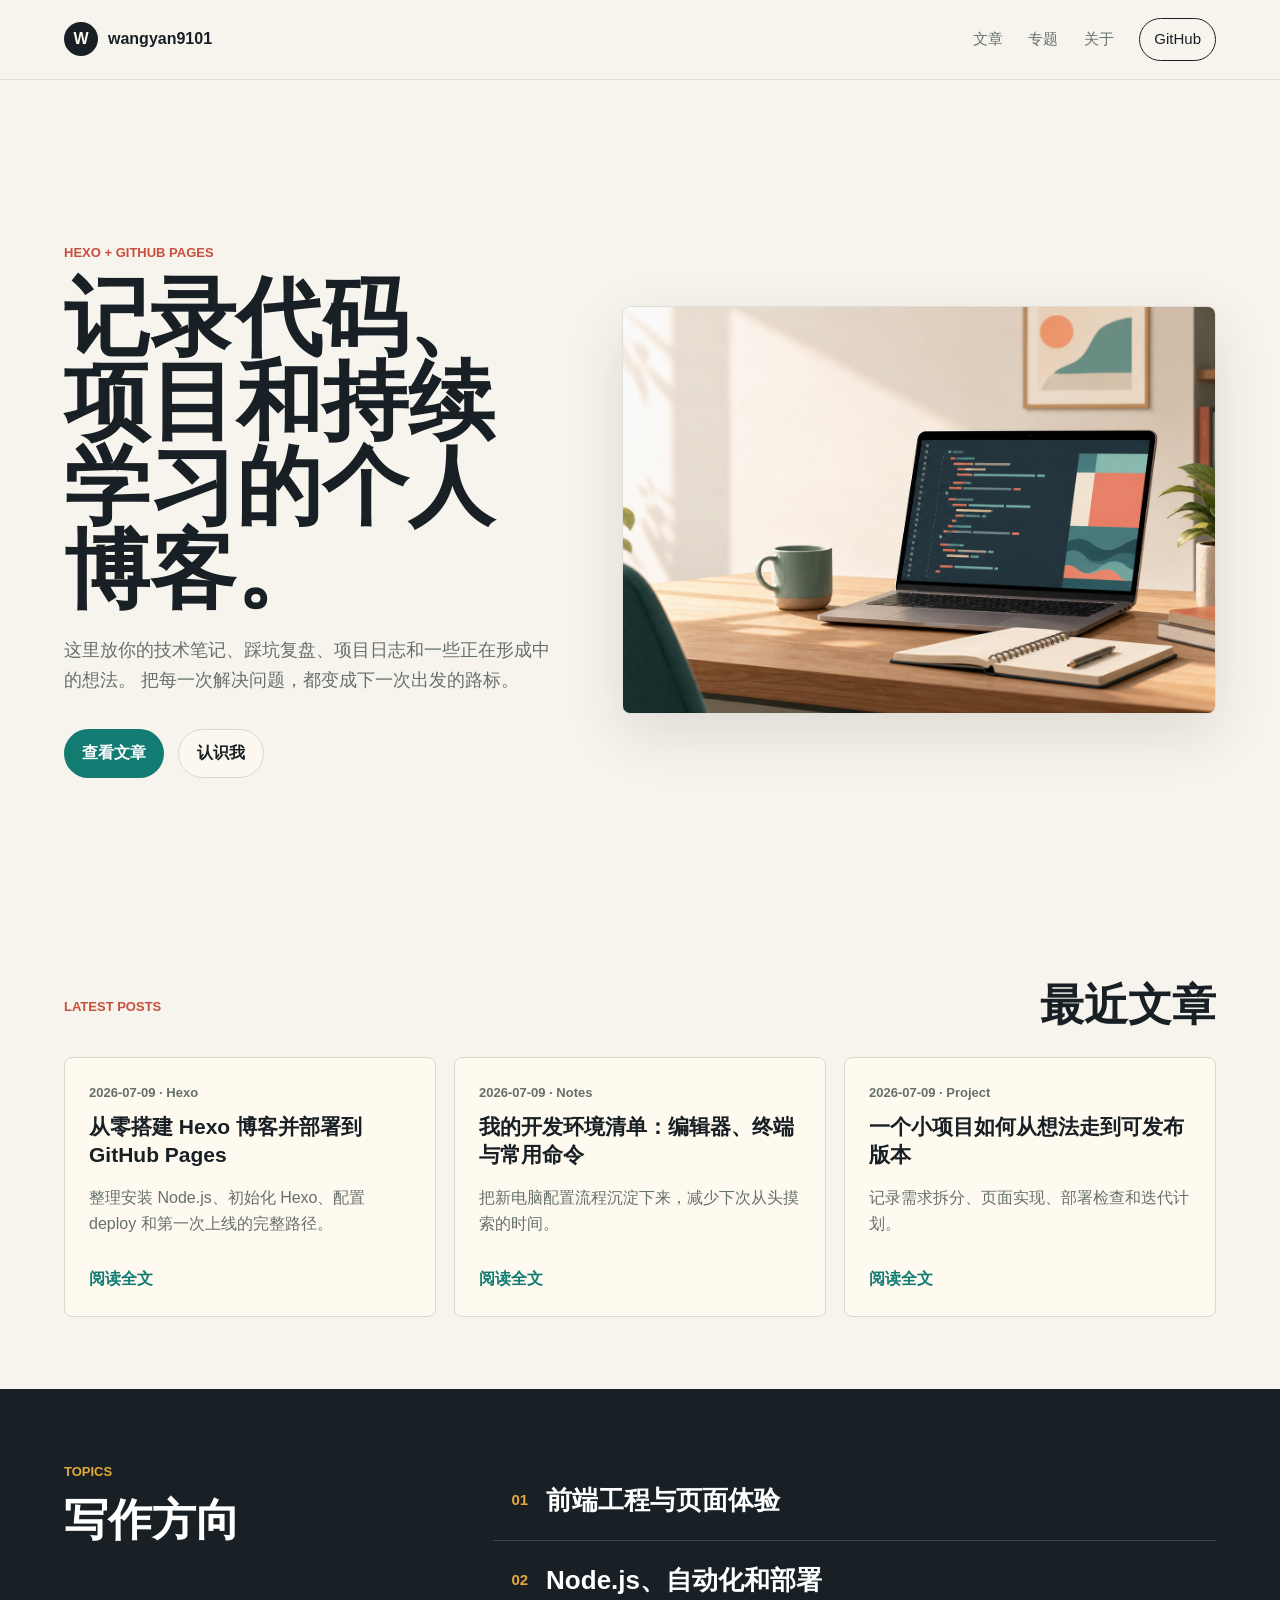
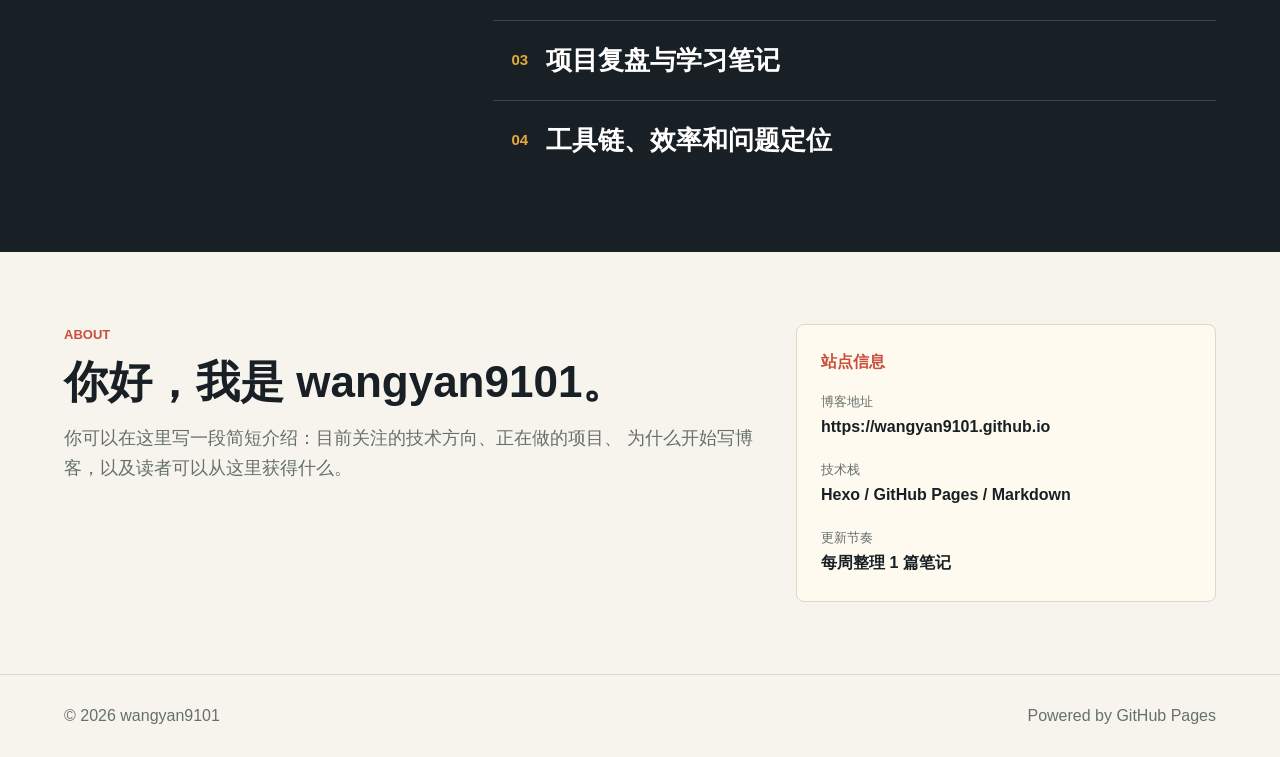
==== index.html @ 4f9e8845 "Publish Blog" ====
<!doctype html>
<html lang="zh-CN">
  <head>
    <meta charset="utf-8">
    <meta name="viewport" content="width=device-width, initial-scale=1">
    <title>wangyan9101 | 技术博客</title>
    <meta
      name="description"
      content="一个用于 GitHub Pages 的个人技术博客主页模板，适合 Hexo 博客、自我介绍和文章入口。"
    >
    <link rel="stylesheet" href="styles.css">
  </head>
  <body>
    <header class="site-header">
      <a class="brand" href="#top" aria-label="返回首页">
        <span class="brand-mark">W</span>
        <span>wangyan9101</span>
      </a>
      <nav class="nav" aria-label="主导航">
        <a href="#posts">文章</a>
        <a href="#topics">专题</a>
        <a href="#about">关于</a>
        <a class="nav-cta" href="https://github.com/wangyan9101" target="_blank" rel="noreferrer">GitHub</a>
      </nav>
    </header>

    <main id="top">
      <section class="hero">
        <div class="hero-copy">
          <p class="eyebrow">Hexo + GitHub Pages</p>
          <h1>记录代码、项目和持续学习的个人博客。</h1>
          <p class="hero-text">
            这里放你的技术笔记、踩坑复盘、项目日志和一些正在形成中的想法。
            把每一次解决问题，都变成下一次出发的路标。
          </p>
          <div class="hero-actions">
            <a class="button primary" href="#posts">查看文章</a>
            <a class="button secondary" href="#about">认识我</a>
          </div>
        </div>
        <div class="hero-media" aria-label="技术博客工作台插画">
          <img src="assets/hero-blog.png" alt="用于个人技术博客首页的代码写作工作台插画">
        </div>
      </section>

      <section class="section" id="posts" aria-labelledby="posts-title">
        <div class="section-heading">
          <p class="eyebrow">Latest Posts</p>
          <h2 id="posts-title">最近文章</h2>
        </div>

        <div class="post-grid">
          <article class="post-card">
            <p class="post-meta">2026-07-09 · Hexo</p>
            <h3>从零搭建 Hexo 博客并部署到 GitHub Pages</h3>
            <p>整理安装 Node.js、初始化 Hexo、配置 deploy 和第一次上线的完整路径。</p>
            <a href="#">阅读全文</a>
          </article>
          <article class="post-card">
            <p class="post-meta">2026-07-09 · Notes</p>
            <h3>我的开发环境清单：编辑器、终端与常用命令</h3>
            <p>把新电脑配置流程沉淀下来，减少下次从头摸索的时间。</p>
            <a href="#">阅读全文</a>
          </article>
          <article class="post-card">
            <p class="post-meta">2026-07-09 · Project</p>
            <h3>一个小项目如何从想法走到可发布版本</h3>
            <p>记录需求拆分、页面实现、部署检查和迭代计划。</p>
            <a href="#">阅读全文</a>
          </article>
        </div>
      </section>

      <section class="topics" id="topics" aria-labelledby="topics-title">
        <div>
          <p class="eyebrow">Topics</p>
          <h2 id="topics-title">写作方向</h2>
        </div>
        <ul class="topic-list">
          <li><span>01</span>前端工程与页面体验</li>
          <li><span>02</span>Node.js、自动化和部署</li>
          <li><span>03</span>项目复盘与学习笔记</li>
          <li><span>04</span>工具链、效率和问题定位</li>
        </ul>
      </section>

      <section class="about" id="about" aria-labelledby="about-title">
        <div class="about-copy">
          <p class="eyebrow">About</p>
          <h2 id="about-title">你好，我是 wangyan9101。</h2>
          <p>
            你可以在这里写一段简短介绍：目前关注的技术方向、正在做的项目、
            为什么开始写博客，以及读者可以从这里获得什么。
          </p>
        </div>
        <div class="profile-panel">
          <p class="profile-label">站点信息</p>
          <dl>
            <div>
              <dt>博客地址</dt>
              <dd>https://wangyan9101.github.io</dd>
            </div>
            <div>
              <dt>技术栈</dt>
              <dd>Hexo / GitHub Pages / Markdown</dd>
            </div>
            <div>
              <dt>更新节奏</dt>
              <dd>每周整理 1 篇笔记</dd>
            </div>
          </dl>
        </div>
      </section>
    </main>

    <footer class="site-footer">
      <span>© 2026 wangyan9101</span>
      <span>Powered by GitHub Pages</span>
    </footer>
  </body>
</html>
---- styles.css ----
:root {
  --bg: #f7f4ee;
  --ink: #182025;
  --muted: #66706b;
  --line: #ded7cb;
  --paper: #fffaf0;
  --green: #137c72;
  --coral: #c94f3d;
  --yellow: #e5a93a;
  --shadow: 0 20px 60px rgba(42, 36, 28, 0.12);
}

* {
  box-sizing: border-box;
}

html {
  scroll-behavior: smooth;
}

body {
  margin: 0;
  background: var(--bg);
  color: var(--ink);
  font-family:
    Inter, "PingFang SC", "Microsoft YaHei", "Noto Sans CJK SC", Arial,
    sans-serif;
  line-height: 1.65;
}

a {
  color: inherit;
  text-decoration: none;
}

.site-header {
  position: sticky;
  top: 0;
  z-index: 10;
  display: flex;
  align-items: center;
  justify-content: space-between;
  gap: 24px;
  padding: 18px clamp(20px, 5vw, 72px);
  border-bottom: 1px solid rgba(222, 215, 203, 0.76);
  background: rgba(247, 244, 238, 0.88);
  backdrop-filter: blur(16px);
}

.brand {
  display: inline-flex;
  align-items: center;
  gap: 10px;
  font-weight: 800;
}

.brand-mark {
  display: grid;
  width: 34px;
  height: 34px;
  place-items: center;
  border-radius: 50%;
  background: var(--ink);
  color: var(--paper);
}

.nav {
  display: flex;
  align-items: center;
  gap: clamp(12px, 2vw, 28px);
  color: var(--muted);
  font-size: 15px;
}

.nav a:hover {
  color: var(--ink);
}

.nav-cta {
  padding: 8px 14px;
  border: 1px solid var(--ink);
  border-radius: 999px;
  color: var(--ink);
}

.hero {
  display: grid;
  grid-template-columns: minmax(0, 0.9fr) minmax(320px, 1.1fr);
  align-items: center;
  gap: clamp(28px, 6vw, 72px);
  min-height: calc(100vh - 72px);
  padding: clamp(36px, 7vw, 88px) clamp(20px, 5vw, 72px) 56px;
}

.hero-copy {
  max-width: 650px;
}

.eyebrow {
  margin: 0 0 12px;
  color: var(--coral);
  font-size: 13px;
  font-weight: 800;
  letter-spacing: 0;
  text-transform: uppercase;
}

h1,
h2,
h3,
p {
  overflow-wrap: anywhere;
}

h1 {
  margin: 0;
  max-width: 11ch;
  font-size: clamp(44px, 7vw, 86px);
  line-height: 0.98;
  letter-spacing: 0;
}

h2 {
  margin: 0;
  font-size: clamp(28px, 4vw, 44px);
  line-height: 1.12;
  letter-spacing: 0;
}

h3 {
  margin: 10px 0 10px;
  font-size: 21px;
  line-height: 1.32;
  letter-spacing: 0;
}

.hero-text {
  max-width: 560px;
  margin: 24px 0 0;
  color: var(--muted);
  font-size: 18px;
}

.hero-actions {
  display: flex;
  flex-wrap: wrap;
  gap: 14px;
  margin-top: 34px;
}

.button {
  display: inline-flex;
  min-height: 46px;
  align-items: center;
  justify-content: center;
  padding: 10px 18px;
  border-radius: 999px;
  font-weight: 800;
}

.button.primary {
  background: var(--green);
  color: white;
}

.button.secondary {
  border: 1px solid var(--line);
  background: rgba(255, 250, 240, 0.64);
}

.hero-media {
  position: relative;
  min-height: 360px;
}

.hero-media img {
  display: block;
  width: 100%;
  aspect-ratio: 16 / 11;
  object-fit: cover;
  border: 1px solid rgba(24, 32, 37, 0.1);
  border-radius: 8px;
  box-shadow: var(--shadow);
}

.section,
.topics,
.about {
  padding: 72px clamp(20px, 5vw, 72px);
}

.section-heading {
  display: flex;
  align-items: end;
  justify-content: space-between;
  gap: 24px;
  margin-bottom: 28px;
}

.post-grid {
  display: grid;
  grid-template-columns: repeat(3, minmax(0, 1fr));
  gap: 18px;
}

.post-card {
  min-height: 250px;
  padding: 24px;
  border: 1px solid var(--line);
  border-radius: 8px;
  background: var(--paper);
}

.post-card p {
  color: var(--muted);
}

.post-card a {
  display: inline-flex;
  margin-top: 12px;
  color: var(--green);
  font-weight: 800;
}

.post-meta {
  margin: 0;
  color: var(--coral);
  font-size: 13px;
  font-weight: 800;
}

.topics {
  display: grid;
  grid-template-columns: minmax(220px, 0.55fr) minmax(0, 1fr);
  gap: 32px;
  background: #182025;
  color: white;
}

.topics .eyebrow {
  color: var(--yellow);
}

.topic-list {
  display: grid;
  gap: 1px;
  margin: 0;
  padding: 0;
  list-style: none;
  background: rgba(255, 255, 255, 0.16);
}

.topic-list li {
  display: flex;
  align-items: center;
  gap: 18px;
  min-height: 72px;
  padding: 18px;
  background: #182025;
  font-size: clamp(18px, 2.4vw, 26px);
  font-weight: 800;
}

.topic-list span {
  color: var(--yellow);
  font-size: 15px;
}

.about {
  display: grid;
  grid-template-columns: minmax(0, 1fr) minmax(280px, 420px);
  gap: 40px;
  align-items: start;
}

.about-copy p:last-child {
  max-width: 720px;
  color: var(--muted);
  font-size: 18px;
}

.profile-panel {
  padding: 24px;
  border: 1px solid var(--line);
  border-radius: 8px;
  background: var(--paper);
}

.profile-label {
  margin: 0 0 16px;
  color: var(--coral);
  font-weight: 800;
}

dl {
  display: grid;
  gap: 18px;
  margin: 0;
}

dt {
  color: var(--muted);
  font-size: 13px;
}

dd {
  margin: 2px 0 0;
  font-weight: 800;
  overflow-wrap: anywhere;
}

.site-footer {
  display: flex;
  justify-content: space-between;
  gap: 20px;
  padding: 28px clamp(20px, 5vw, 72px);
  border-top: 1px solid var(--line);
  color: var(--muted);
}

@media (max-width: 900px) {
  .site-header {
    align-items: flex-start;
    flex-direction: column;
  }

  .nav {
    width: 100%;
    overflow-x: auto;
    padding-bottom: 2px;
  }

  .hero,
  .topics,
  .about {
    grid-template-columns: 1fr;
  }

  .hero {
    min-height: auto;
  }

  h1 {
    max-width: 12ch;
  }

  .post-grid {
    grid-template-columns: 1fr;
  }
}

@media (max-width: 560px) {
  .hero-media {
    min-height: 220px;
  }

  .hero-media img {
    aspect-ratio: 4 / 3;
  }

  .section-heading,
  .site-footer {
    align-items: flex-start;
    flex-direction: column;
  }

  .topic-list li {
    align-items: flex-start;
    flex-direction: column;
    gap: 8px;
  }
}
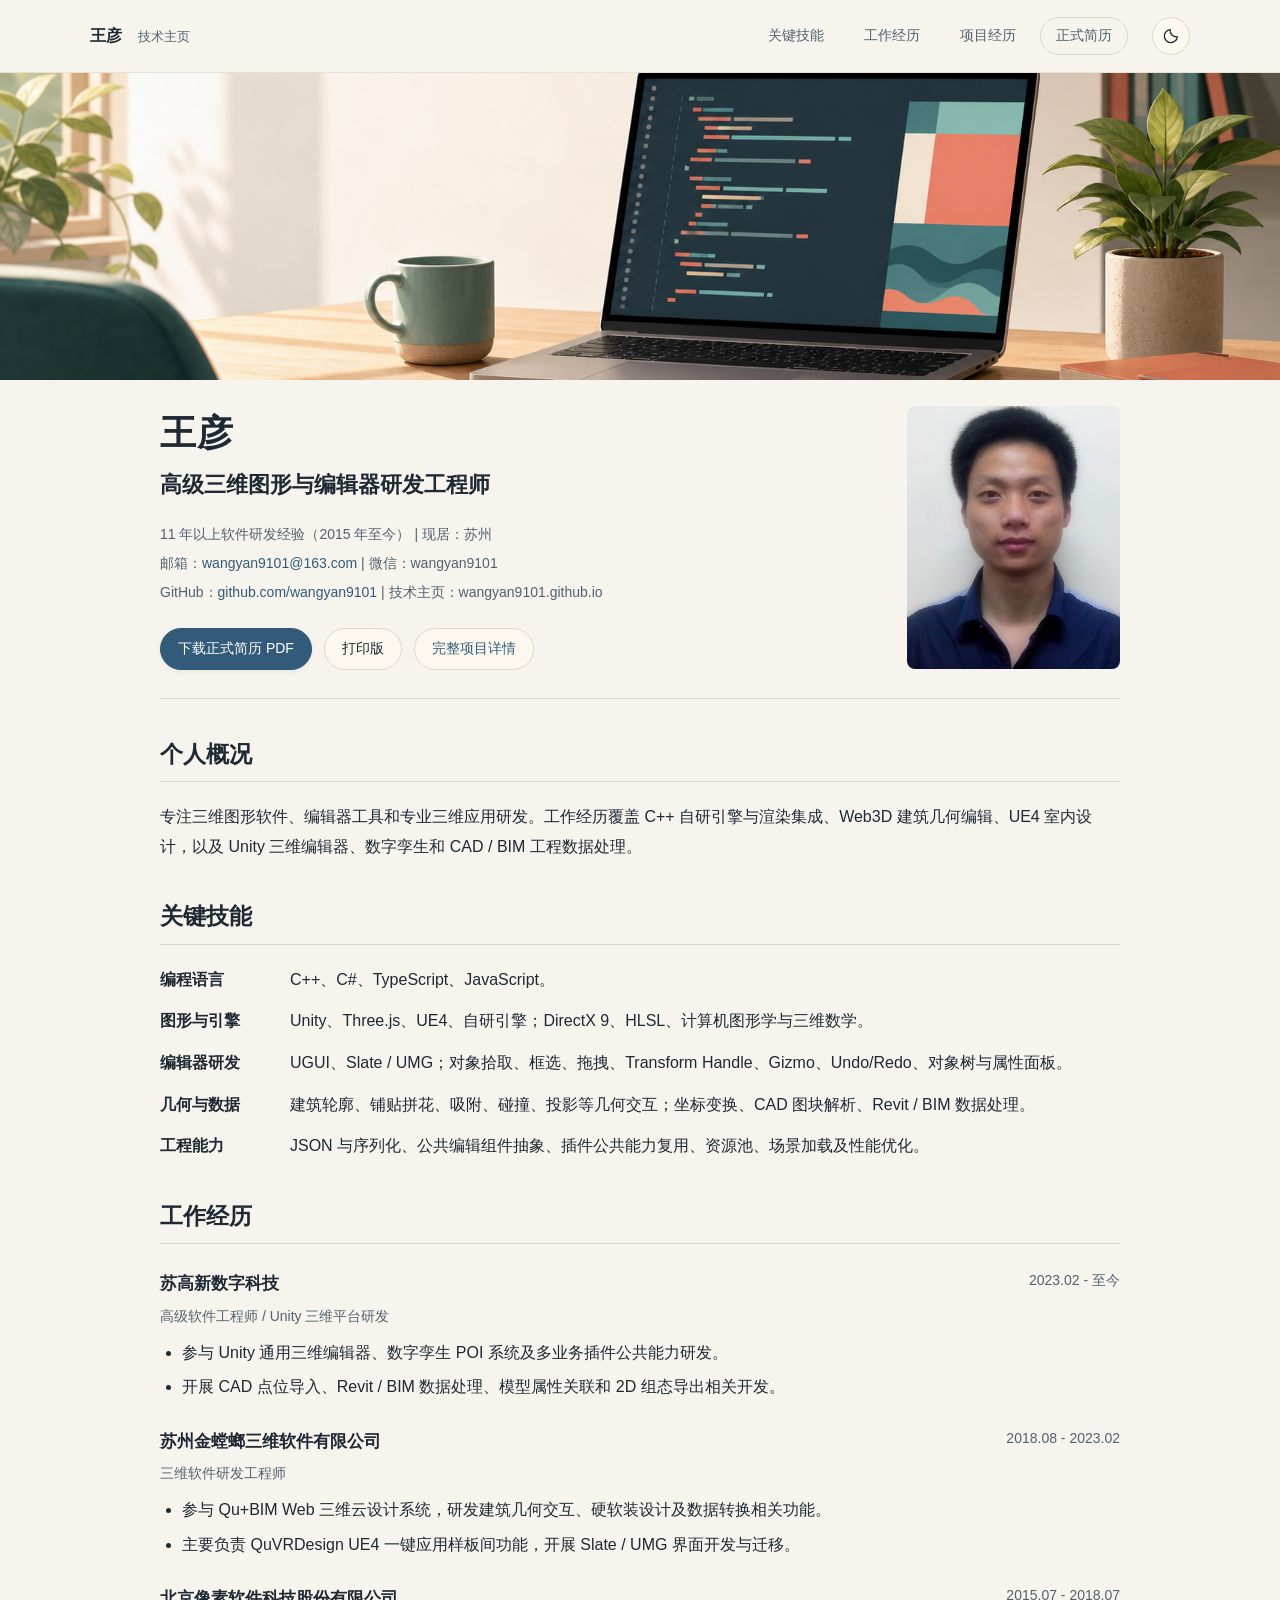
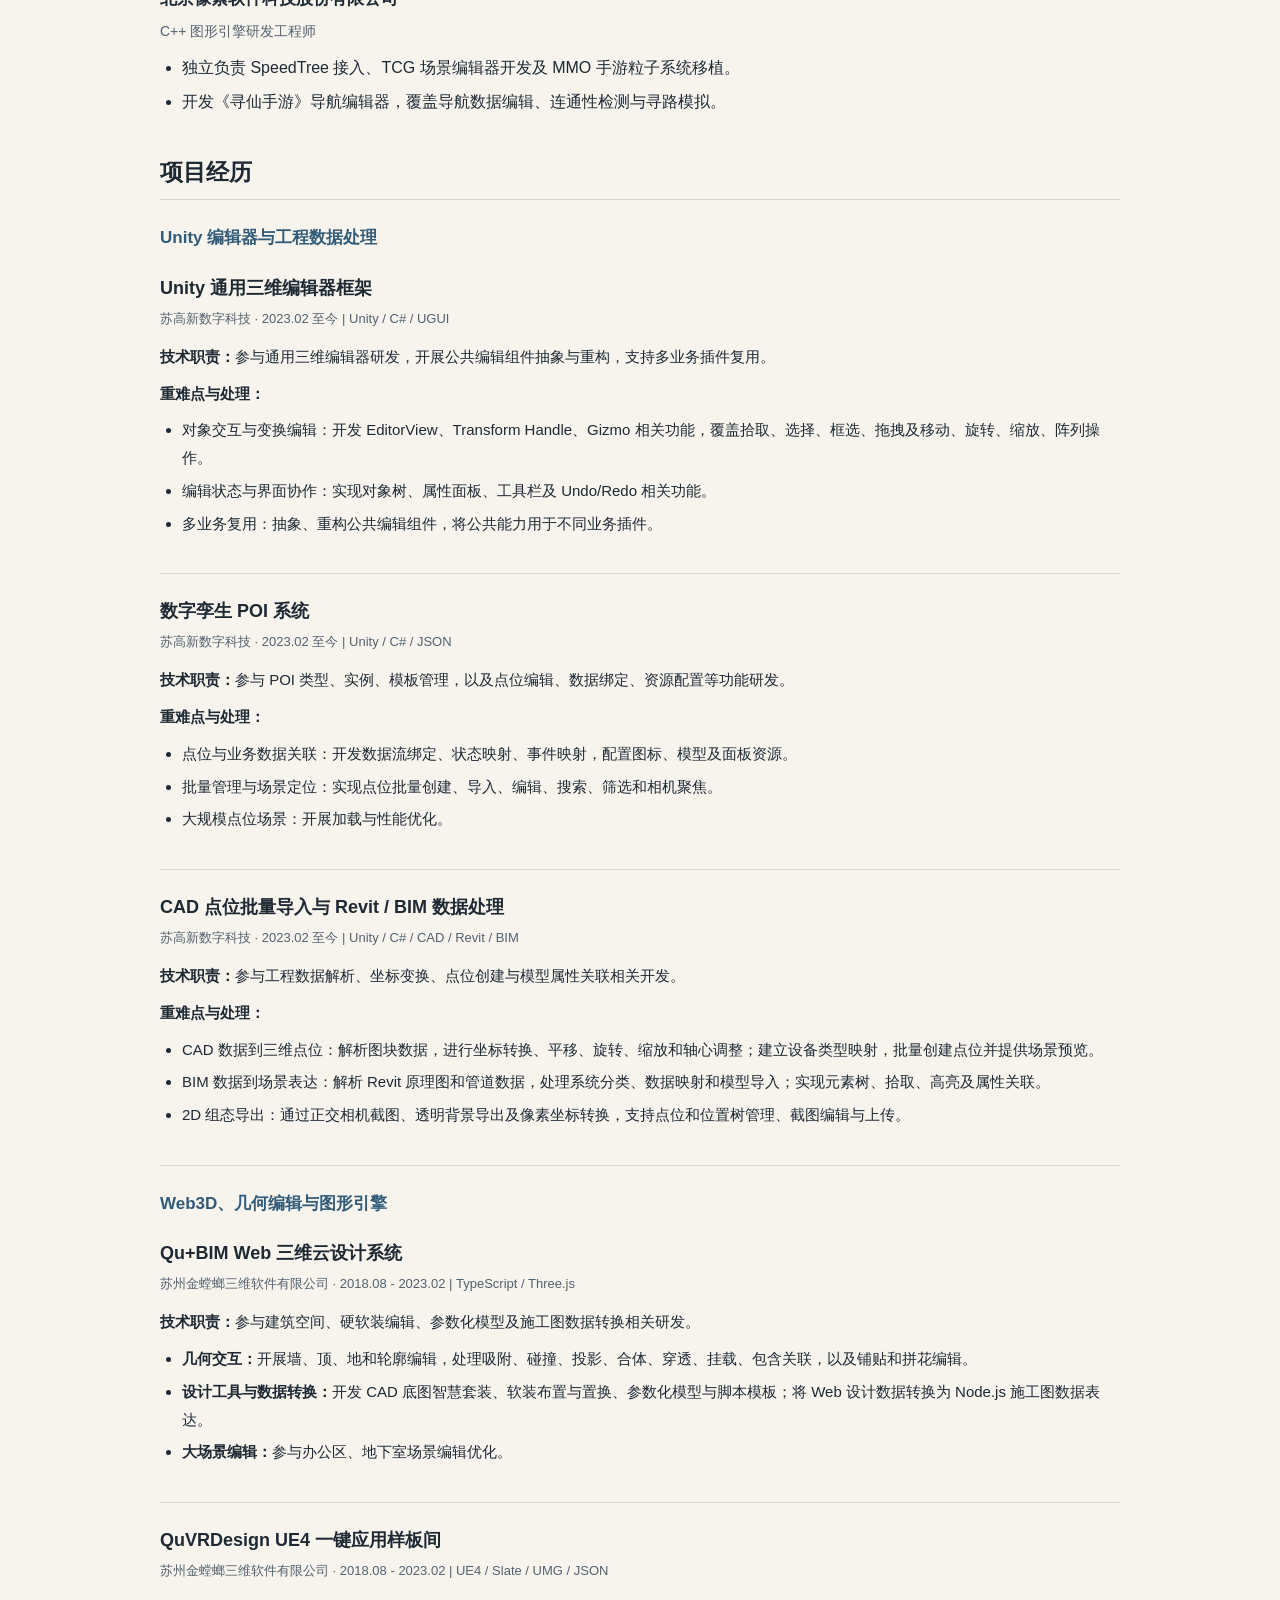
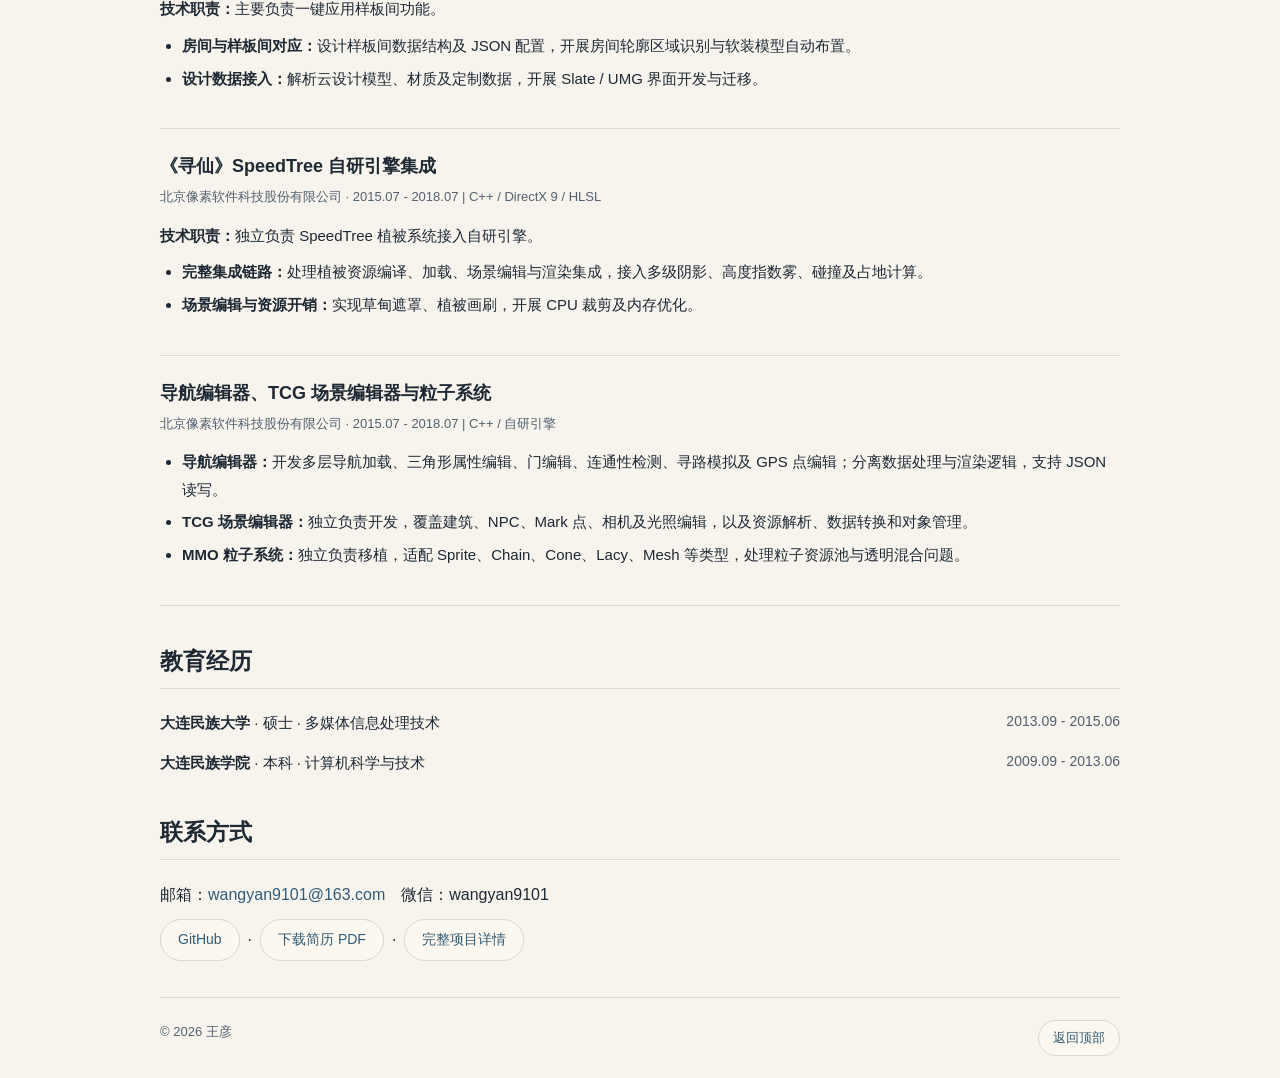
==== commit 79058bcf: "Update personal homepage and resume" ====
--- a/index.html
+++ b/index.html
@@ -1,121 +1,14 @@
-<!doctype html>
-<html lang="zh-CN">
-  <head>
-    <meta charset="utf-8">
-    <meta name="viewport" content="width=device-width, initial-scale=1">
-    <title>wangyan9101 | 技术博客</title>
-    <meta
-      name="description"
-      content="一个用于 GitHub Pages 的个人技术博客主页模板，适合 Hexo 博客、自我介绍和文章入口。"
-    >
-    <link rel="stylesheet" href="styles.css">
-  </head>
-  <body>
-    <header class="site-header">
-      <a class="brand" href="#top" aria-label="返回首页">
-        <span class="brand-mark">W</span>
-        <span>wangyan9101</span>
-      </a>
-      <nav class="nav" aria-label="主导航">
-        <a href="#posts">文章</a>
-        <a href="#topics">专题</a>
-        <a href="#about">关于</a>
-        <a class="nav-cta" href="https://github.com/wangyan9101" target="_blank" rel="noreferrer">GitHub</a>
-      </nav>
-    </header>
-
-    <main id="top">
-      <section class="hero">
-        <div class="hero-copy">
-          <p class="eyebrow">Hexo + GitHub Pages</p>
-          <h1>记录代码、项目和持续学习的个人博客。</h1>
-          <p class="hero-text">
-            这里放你的技术笔记、踩坑复盘、项目日志和一些正在形成中的想法。
-            把每一次解决问题，都变成下一次出发的路标。
-          </p>
-          <div class="hero-actions">
-            <a class="button primary" href="#posts">查看文章</a>
-            <a class="button secondary" href="#about">认识我</a>
-          </div>
-        </div>
-        <div class="hero-media" aria-label="技术博客工作台插画">
-          <img src="assets/hero-blog.png" alt="用于个人技术博客首页的代码写作工作台插画">
-        </div>
-      </section>
-
-      <section class="section" id="posts" aria-labelledby="posts-title">
-        <div class="section-heading">
-          <p class="eyebrow">Latest Posts</p>
-          <h2 id="posts-title">最近文章</h2>
-        </div>
-
-        <div class="post-grid">
-          <article class="post-card">
-            <p class="post-meta">2026-07-09 · Hexo</p>
-            <h3>从零搭建 Hexo 博客并部署到 GitHub Pages</h3>
-            <p>整理安装 Node.js、初始化 Hexo、配置 deploy 和第一次上线的完整路径。</p>
-            <a href="#">阅读全文</a>
-          </article>
-          <article class="post-card">
-            <p class="post-meta">2026-07-09 · Notes</p>
-            <h3>我的开发环境清单：编辑器、终端与常用命令</h3>
-            <p>把新电脑配置流程沉淀下来，减少下次从头摸索的时间。</p>
-            <a href="#">阅读全文</a>
-          </article>
-          <article class="post-card">
-            <p class="post-meta">2026-07-09 · Project</p>
-            <h3>一个小项目如何从想法走到可发布版本</h3>
-            <p>记录需求拆分、页面实现、部署检查和迭代计划。</p>
-            <a href="#">阅读全文</a>
-          </article>
-        </div>
-      </section>
-
-      <section class="topics" id="topics" aria-labelledby="topics-title">
-        <div>
-          <p class="eyebrow">Topics</p>
-          <h2 id="topics-title">写作方向</h2>
-        </div>
-        <ul class="topic-list">
-          <li><span>01</span>前端工程与页面体验</li>
-          <li><span>02</span>Node.js、自动化和部署</li>
-          <li><span>03</span>项目复盘与学习笔记</li>
-          <li><span>04</span>工具链、效率和问题定位</li>
-        </ul>
-      </section>
-
-      <section class="about" id="about" aria-labelledby="about-title">
-        <div class="about-copy">
-          <p class="eyebrow">About</p>
-          <h2 id="about-title">你好，我是 wangyan9101。</h2>
-          <p>
-            你可以在这里写一段简短介绍：目前关注的技术方向、正在做的项目、
-            为什么开始写博客，以及读者可以从这里获得什么。
-          </p>
-        </div>
-        <div class="profile-panel">
-          <p class="profile-label">站点信息</p>
-          <dl>
-            <div>
-              <dt>博客地址</dt>
-              <dd>https://wangyan9101.github.io</dd>
-            </div>
-            <div>
-              <dt>技术栈</dt>
-              <dd>Hexo / GitHub Pages / Markdown</dd>
-            </div>
-            <div>
-              <dt>更新节奏</dt>
-              <dd>每周整理 1 篇笔记</dd>
-            </div>
-          </dl>
-        </div>
-      </section>
-    </main>
-
-    <footer class="site-footer">
-      <span>© 2026 wangyan9101</span>
-      <span>Powered by GitHub Pages</span>
-    </footer>
-  </body>
-</html>
+<!doctype html><html lang="zh-CN"><head><meta charset="utf-8"><meta name="viewport" content="width=device-width,initial-scale=1"><title>王彦 | 三维图形与编辑器研发</title><meta name="description" content="王彦，11 年以上三维软件研发经验。C++、C#、Unity、Three.js、几何编辑与 CAD/BIM。工作经历、关键技能和项目重难点。"><meta property="og:title" content="王彦 | 三维图形与编辑器研发"><meta property="og:description" content="关键技能、项目职责与重难点处理"><meta property="og:type" content="website"><meta name="color-scheme" content="light"><link rel="icon" href="resume-v2/mark.svg" type="image/svg+xml"><link rel="stylesheet" href="styles.css"><script src="main.js" defer></script></head><body><a class="skip" href="#main">跳至正文</a><div class="site-header"><a class="brand" href="#top">王彦 <span>技术主页</span></a><nav aria-label="主导航"><a href="#skills">关键技能</a><a href="#experience">工作经历</a><a href="#projects">项目经历</a><a href="resume-v2/print.html">正式简历</a></nav><button class="theme-toggle" type="button" aria-label="切换至深色主题" aria-pressed="false" title="切换至深色主题"><svg class="moon-icon" viewBox="0 0 24 24" fill="none" stroke="currentColor" stroke-width="1.7" aria-hidden="true"><path d="M20.5 13.2A8.7 8.7 0 0 1 10.8 3.5a8.7 8.7 0 1 0 9.7 9.7Z"/></svg><svg class="sun-icon" viewBox="0 0 24 24" fill="none" stroke="currentColor" stroke-width="1.7" aria-hidden="true"><circle cx="12" cy="12" r="4"/><path d="M12 2v2m0 16v2M2 12h2m16 0h2M5 5l1.5 1.5m11 11L19 19M5 19l1.5-1.5m11-11L19 5"/></svg></button></div><div id="top"></div><div class="intro-banner"><img src="assets/hero-blog.png" alt="代码写作工作台插画" width="1717" height="916" fetchpriority="high"></div><main id="main"><header class="profile-intro"><div class="profile-copy"><div class="identity-title"><h1>王彦</h1><p class="position">高级三维图形与编辑器研发工程师</p></div><p class="meta">11 年以上软件研发经验（2015 年至今） | 现居：苏州</p><p class="meta">邮箱：<a href="mailto:wangyan9101@163.com">wangyan9101@163.com</a> | 微信：wangyan9101</p><p class="meta">GitHub：<a href="https://github.com/wangyan9101" target="_blank" rel="noopener noreferrer">github.com/wangyan9101</a> | 技术主页：wangyan9101.github.io</p><div class="actions"><a class="button primary" href="resume-v2/wangyan-resume.pdf" download>下载正式简历 PDF</a><a class="button" href="resume-v2/print.html">打印版</a><a class="text-link" href="resume-v2/">完整项目详情</a></div></div><div class="portrait-frame"><img class="portrait" src="assets/SB.jpg" alt="王彦证件照" width="358" height="441"></div></header>
+<h2 id="about">个人概况</h2><p>专注三维图形软件、编辑器工具和专业三维应用研发。工作经历覆盖 C++ 自研引擎与渲染集成、Web3D 建筑几何编辑、UE4 室内设计，以及 Unity 三维编辑器、数字孪生和 CAD / BIM 工程数据处理。</p>
+<h2 id="skills">关键技能</h2><dl class="skills"><dt>编程语言</dt><dd>C++、C#、TypeScript、JavaScript。</dd><dt>图形与引擎</dt><dd>Unity、Three.js、UE4、自研引擎；DirectX 9、HLSL、计算机图形学与三维数学。</dd><dt>编辑器研发</dt><dd>UGUI、Slate / UMG；对象拾取、框选、拖拽、Transform Handle、Gizmo、Undo/Redo、对象树与属性面板。</dd><dt>几何与数据</dt><dd>建筑轮廓、铺贴拼花、吸附、碰撞、投影等几何交互；坐标变换、CAD 图块解析、Revit / BIM 数据处理。</dd><dt>工程能力</dt><dd>JSON 与序列化、公共编辑组件抽象、插件公共能力复用、资源池、场景加载及性能优化。</dd></dl>
+<h2 id="experience">工作经历</h2><div class="job"><strong>苏高新数字科技</strong><span>2023.02 - 至今</span></div><p>高级软件工程师 / Unity 三维平台研发</p><ul><li>参与 Unity 通用三维编辑器、数字孪生 POI 系统及多业务插件公共能力研发。</li><li>开展 CAD 点位导入、Revit / BIM 数据处理、模型属性关联和 2D 组态导出相关开发。</li></ul>
+<div class="job"><strong>苏州金螳螂三维软件有限公司</strong><span>2018.08 - 2023.02</span></div><p>三维软件研发工程师</p><ul><li>参与 Qu+BIM Web 三维云设计系统，研发建筑几何交互、硬软装设计及数据转换相关功能。</li><li>主要负责 QuVRDesign UE4 一键应用样板间功能，开展 Slate / UMG 界面开发与迁移。</li></ul>
+<div class="job"><strong>北京像素软件科技股份有限公司</strong><span>2015.07 - 2018.07</span></div><p>C++ 图形引擎研发工程师</p><ul><li>独立负责 SpeedTree 接入、TCG 场景编辑器开发及 MMO 手游粒子系统移植。</li><li>开发《寻仙手游》导航编辑器，覆盖导航数据编辑、连通性检测与寻路模拟。</li></ul>
+<h2 id="projects">项目经历</h2><h3 class="group-title">Unity 编辑器与工程数据处理</h3>
+<article class="project"><h3>Unity 通用三维编辑器框架</h3><p class="stack">苏高新数字科技 · 2023.02 至今 | Unity / C# / UGUI</p><p><span class="label">技术职责：</span>参与通用三维编辑器研发，开展公共编辑组件抽象与重构，支持多业务插件复用。</p><p><span class="label">重难点与处理：</span></p><ul><li>对象交互与变换编辑：开发 EditorView、Transform Handle、Gizmo 相关功能，覆盖拾取、选择、框选、拖拽及移动、旋转、缩放、阵列操作。</li><li>编辑状态与界面协作：实现对象树、属性面板、工具栏及 Undo/Redo 相关功能。</li><li>多业务复用：抽象、重构公共编辑组件，将公共能力用于不同业务插件。</li></ul></article>
+<article class="project"><h3>数字孪生 POI 系统</h3><p class="stack">苏高新数字科技 · 2023.02 至今 | Unity / C# / JSON</p><p><span class="label">技术职责：</span>参与 POI 类型、实例、模板管理，以及点位编辑、数据绑定、资源配置等功能研发。</p><p><span class="label">重难点与处理：</span></p><ul><li>点位与业务数据关联：开发数据流绑定、状态映射、事件映射，配置图标、模型及面板资源。</li><li>批量管理与场景定位：实现点位批量创建、导入、编辑、搜索、筛选和相机聚焦。</li><li>大规模点位场景：开展加载与性能优化。</li></ul></article>
+<article class="project"><h3>CAD 点位批量导入与 Revit / BIM 数据处理</h3><p class="stack">苏高新数字科技 · 2023.02 至今 | Unity / C# / CAD / Revit / BIM</p><p><span class="label">技术职责：</span>参与工程数据解析、坐标变换、点位创建与模型属性关联相关开发。</p><p><span class="label">重难点与处理：</span></p><ul><li>CAD 数据到三维点位：解析图块数据，进行坐标转换、平移、旋转、缩放和轴心调整；建立设备类型映射，批量创建点位并提供场景预览。</li><li>BIM 数据到场景表达：解析 Revit 原理图和管道数据，处理系统分类、数据映射和模型导入；实现元素树、拾取、高亮及属性关联。</li><li>2D 组态导出：通过正交相机截图、透明背景导出及像素坐标转换，支持点位和位置树管理、截图编辑与上传。</li></ul></article><h3 class="group-title">Web3D、几何编辑与图形引擎</h3>
+<article class="project"><h3>Qu+BIM Web 三维云设计系统</h3><p class="stack">苏州金螳螂三维软件有限公司 · 2018.08 - 2023.02 | TypeScript / Three.js</p><p><span class="label">技术职责：</span>参与建筑空间、硬软装编辑、参数化模型及施工图数据转换相关研发。</p><ul><li><strong>几何交互：</strong>开展墙、顶、地和轮廓编辑，处理吸附、碰撞、投影、合体、穿透、挂载、包含关联，以及铺贴和拼花编辑。</li><li><strong>设计工具与数据转换：</strong>开发 CAD 底图智慧套装、软装布置与置换、参数化模型与脚本模板；将 Web 设计数据转换为 Node.js 施工图数据表达。</li><li><strong>大场景编辑：</strong>参与办公区、地下室场景编辑优化。</li></ul></article>
+<article class="project"><h3>QuVRDesign UE4 一键应用样板间</h3><p class="stack">苏州金螳螂三维软件有限公司 · 2018.08 - 2023.02 | UE4 / Slate / UMG / JSON</p><p><span class="label">技术职责：</span>主要负责一键应用样板间功能。</p><ul><li><strong>房间与样板间对应：</strong>设计样板间数据结构及 JSON 配置，开展房间轮廓区域识别与软装模型自动布置。</li><li><strong>设计数据接入：</strong>解析云设计模型、材质及定制数据，开展 Slate / UMG 界面开发与迁移。</li></ul></article>
+<article class="project"><h3>《寻仙》SpeedTree 自研引擎集成</h3><p class="stack">北京像素软件科技股份有限公司 · 2015.07 - 2018.07 | C++ / DirectX 9 / HLSL</p><p><span class="label">技术职责：</span>独立负责 SpeedTree 植被系统接入自研引擎。</p><ul><li><strong>完整集成链路：</strong>处理植被资源编译、加载、场景编辑与渲染集成，接入多级阴影、高度指数雾、碰撞及占地计算。</li><li><strong>场景编辑与资源开销：</strong>实现草甸遮罩、植被画刷，开展 CPU 裁剪及内存优化。</li></ul></article>
+<article class="project"><h3>导航编辑器、TCG 场景编辑器与粒子系统</h3><p class="stack">北京像素软件科技股份有限公司 · 2015.07 - 2018.07 | C++ / 自研引擎</p><ul><li><strong>导航编辑器：</strong>开发多层导航加载、三角形属性编辑、门编辑、连通性检测、寻路模拟及 GPS 点编辑；分离数据处理与渲染逻辑，支持 JSON 读写。</li><li><strong>TCG 场景编辑器：</strong>独立负责开发，覆盖建筑、NPC、Mark 点、相机及光照编辑，以及资源解析、数据转换和对象管理。</li><li><strong>MMO 粒子系统：</strong>独立负责移植，适配 Sprite、Chain、Cone、Lacy、Mesh 等类型，处理粒子资源池与透明混合问题。</li></ul></article><h2>教育经历</h2><div class="education"><span><strong>大连民族大学</strong> · 硕士 · 多媒体信息处理技术</span><span>2013.09 - 2015.06</span></div><div class="education"><span><strong>大连民族学院</strong> · 本科 · 计算机科学与技术</span><span>2009.09 - 2013.06</span></div><section class="contact"><h2>联系方式</h2><p>邮箱：<a href="mailto:wangyan9101@163.com">wangyan9101@163.com</a>　微信：wangyan9101</p><p><a href="https://github.com/wangyan9101" target="_blank" rel="noopener noreferrer">GitHub</a> · <a href="resume-v2/wangyan-resume.pdf" download>下载简历 PDF</a> · <a href="resume-v2/">完整项目详情</a></p></section></main><footer class="site-footer"><span>© 2026 王彦</span><a href="#top">返回顶部</a></footer></body></html>
--- a/styles.css
+++ b/styles.css
@@ -1,372 +1,286 @@
+:root{color-scheme:light;--text:#1e2933;--muted:#53616e;--line:#ded7cb;--accent:#315b78;--bg:#f7f4ee}*{box-sizing:border-box}html{scroll-behavior:smooth;scroll-padding-top:90px}body{margin:0;background:var(--bg);color:var(--text);font-family:"Segoe UI","Microsoft YaHei","PingFang SC",sans-serif;font-size:16px;line-height:1.85}a{color:var(--accent);text-decoration:none}a:hover{text-decoration:underline}a:focus-visible{outline:3px solid var(--accent);outline-offset:4px}h1,h2,h3,p{margin:0}h1,h2,h3{line-height:1.5}h1{font-size:36px;letter-spacing:1px}h2{font-size:23px;margin:38px 0 20px;border-bottom:1px solid var(--line);padding-bottom:10px}h3{font-size:18px}p{margin:9px 0}ul{margin:8px 0 12px;padding-left:22px}li{margin:5px 0}main,.site-footer{width:min(960px,calc(100% - 64px));margin:auto}.site-header{position:sticky;top:0;z-index:5;display:flex;align-items:center;justify-content:space-between;padding:17px max(32px,calc((100% - 1100px)/2));background:#fffffff5;border-bottom:1px solid var(--line);gap:24px}.brand{color:var(--text);font-weight:650;white-space:nowrap}.brand span{font-size:13px;color:var(--muted);font-weight:400;margin-left:12px}nav{display:flex;flex-wrap:wrap;gap:25px;font-size:14px}nav a{color:var(--muted)}header{padding:38px 0 28px;border-bottom:1px solid var(--line)}.position{font-size:22px;font-weight:600;margin:5px 0 15px}.meta{font-size:14px;color:var(--muted);margin:3px 0}.actions{display:flex;flex-wrap:wrap;align-items:center;gap:12px;margin-top:22px}.button{display:inline-block;border:1px solid var(--line);border-radius:4px;padding:8px 18px;font-size:14px;font-weight:500;color:var(--text)}.button:hover{border-color:var(--accent);text-decoration:none}.primary{background:var(--accent);border-color:var(--accent);color:white}.text-link{font-size:14px;padding:8px}.skills{display:grid;grid-template-columns:110px 1fr;gap:12px 20px;margin:0}.skills dt{font-weight:600}.skills dd{margin:0}.job{display:flex;justify-content:space-between;gap:20px;margin-top:24px}.job strong{font-size:17px}.job span{font-size:14px;color:var(--muted);white-space:nowrap}.job+p{font-size:14px;color:var(--muted);margin:4px 0}.group-title{margin-top:25px;color:var(--accent);font-size:17px}.project{padding:24px 0;border-bottom:1px solid var(--line)}.project .stack{font-size:13px;color:var(--muted);margin:5px 0 12px}.project p,.project li{font-size:15px}.label{font-weight:600}.education{display:flex;justify-content:space-between;gap:20px;margin:12px 0;font-size:15px}.education>span:last-child{font-size:14px;color:var(--muted);white-space:nowrap}.contact{margin-bottom:36px}.site-footer{border-top:1px solid var(--line);padding:22px 0;display:flex;justify-content:space-between;color:var(--muted);font-size:13px}.skip{position:fixed;top:-100px;left:10px;background:white;padding:10px;z-index:10}.skip:focus{top:0}#top{scroll-margin-top:90px}@media(max-width:700px){main,.site-footer{width:calc(100% - 36px)}.site-header{padding:12px 18px;flex-wrap:wrap;gap:9px}nav{width:100%;gap:19px;font-size:13px}header{padding-top:25px}.position{font-size:20px}h1{font-size:30px}h2{font-size:21px;margin-top:30px}.skills{grid-template-columns:1fr;gap:4px}.skills dt:not(:first-child){margin-top:10px}.skills dd{font-size:15px}.job,.education{flex-direction:column;gap:3px}.job{margin-top:20px}.project{padding:20px 0}p,li,dd{overflow-wrap:anywhere}.meta{font-size:13px}.actions{gap:8px}.button{padding:8px 12px}}@media(prefers-reduced-motion:reduce){html{scroll-behavior:auto}}@media print{.site-header,.actions,.site-footer,.skip{display:none}main{width:100%}body{font-size:10pt;line-height:1.6}h1{font-size:24pt}h2{font-size:14pt;margin-top:20px}header{padding-top:0}.project{break-inside:avoid}.project p,.project li,.skills dd{font-size:10pt}@page{size:A4;margin:15mm}}
+/* Rounded controls and restrained motion, shared across the homepage. */
 :root {
-  --bg: #f7f4ee;
-  --ink: #182025;
-  --muted: #66706b;
-  --line: #ded7cb;
-  --paper: #fffaf0;
-  --green: #137c72;
-  --coral: #c94f3d;
-  --yellow: #e5a93a;
-  --shadow: 0 20px 60px rgba(42, 36, 28, 0.12);
-}
-
-* {
-  box-sizing: border-box;
-}
-
-html {
-  scroll-behavior: smooth;
-}
-
-body {
-  margin: 0;
-  background: var(--bg);
-  color: var(--ink);
-  font-family:
-    Inter, "PingFang SC", "Microsoft YaHei", "Noto Sans CJK SC", Arial,
-    sans-serif;
-  line-height: 1.65;
-}
-
-a {
-  color: inherit;
-  text-decoration: none;
-}
-
+  --ease-out: cubic-bezier(.22, 1, .36, 1);
+  --control-bg: #eee8dd;
+  --header-height: 84px;
+}
+html { scroll-padding-top: calc(var(--header-height) + 18px); }
 .site-header {
-  position: sticky;
-  top: 0;
-  z-index: 10;
-  display: flex;
-  align-items: center;
-  justify-content: space-between;
-  gap: 24px;
-  padding: 18px clamp(20px, 5vw, 72px);
-  border-bottom: 1px solid rgba(222, 215, 203, 0.76);
-  background: rgba(247, 244, 238, 0.88);
-  backdrop-filter: blur(16px);
-}
-
-.brand {
+  background: rgba(247, 244, 238, .94);
+  border-bottom-color: rgba(222, 215, 203, .65);
+  -webkit-backdrop-filter: blur(16px) saturate(140%);
+  backdrop-filter: blur(16px) saturate(140%);
+  transition: background-color 300ms ease, border-color 300ms ease, box-shadow 300ms ease;
+}
+.site-header.is-scrolled {
+  background: rgba(247, 244, 238, .78);
+  border-bottom-color: rgba(222, 215, 203, .8);
+  box-shadow: 0 6px 28px rgba(30, 41, 51, .045);
+}
+nav { gap: 8px; }
+nav a,
+.button,
+.text-link,
+.contact p:last-child a,
+.site-footer a {
   display: inline-flex;
   align-items: center;
-  gap: 10px;
-  font-weight: 800;
+  justify-content: center;
+  min-height: 42px;
+  padding: 8px 17px;
+  border: 1px solid var(--line);
+  border-radius: 999px;
+  background: rgba(255, 250, 240, .64);
+  font-weight: 500;
+  line-height: 1.65;
+  text-decoration: none;
+  transition: background-color 200ms ease, color 200ms ease,
+    border-color 200ms ease, box-shadow 250ms ease, transform 250ms var(--ease-out);
+}
+nav a {
+  min-height: 38px;
+  padding: 6px 15px;
+  border-color: transparent;
+  background: transparent;
+}
+nav a:last-child { border-color: var(--line); }
+nav a[aria-current="location"] {
+  color: var(--accent);
+  background: #ece7dc;
+  border-color: #d9d2c5;
+}
+.button.primary {
+  background: var(--accent);
+  color: #fff;
+  border-color: var(--accent);
+  box-shadow: 0 2px 5px rgba(49, 91, 120, .08);
+}
+.text-link { color: var(--accent); }
+.contact p:last-child { display: flex; align-items: center; flex-wrap: wrap; gap: 8px; }
+.contact p:last-child a { font-size: 14px; }
+.site-footer a { min-height: 36px; padding: 5px 14px; }
+.brand { border-radius: 999px; transition: opacity 200ms ease; }
+.brand:hover { text-decoration: none; opacity: .72; }
+.meta a, .contact p:first-of-type a {
+  text-decoration: underline;
+  text-decoration-color: transparent;
+  text-underline-offset: 4px;
+  transition: color 200ms ease, text-decoration-color 200ms ease;
+}
+.meta a:hover, .contact p:first-of-type a:hover { text-decoration-color: currentColor; }
+a:focus-visible {
+  outline: 3px solid rgba(49, 91, 120, .65);
+  outline-offset: 4px;
+}
+nav a:active, .button:active, .text-link:active,
+.contact p:last-child a:active, .site-footer a:active {
+  transform: translateY(0) scale(.98);
+  box-shadow: none;
+  background: #e8e1d5;
+}
+.button.primary:active { background: #264b65; }
+main h2 { transition: border-color 300ms ease; }
+main h2:target { border-bottom-color: var(--accent); }
+@media (hover: hover) and (pointer: fine) {
+  nav a:hover, .button:hover, .text-link:hover,
+  .contact p:last-child a:hover, .site-footer a:hover {
+    background: var(--control-bg);
+    border-color: #b9cbd8;
+    color: var(--accent);
+    text-decoration: none;
+    transform: translateY(-2px);
+    box-shadow: 0 4px 12px rgba(30, 41, 51, .06);
+  }
+  .button.primary:hover {
+    background: #284e69;
+    border-color: #284e69;
+    color: #fff;
+    box-shadow: 0 5px 16px rgba(49, 91, 120, .17);
+  }
+  nav a:active, .button:active, .text-link:active,
+  .contact p:last-child a:active, .site-footer a:active {
+    transform: scale(.98);
+    box-shadow: none;
+  }
+}
+@supports not ((backdrop-filter: blur(1px)) or (-webkit-backdrop-filter: blur(1px))) {
+  .site-header, .site-header.is-scrolled { background: rgba(247, 244, 238, .97); }
+}
+@media (max-width: 700px) {
+  .site-header { gap: 10px; padding-block: 12px; }
+  nav { gap: 5px; }
+  nav a { padding: 6px 10px; min-height: 36px; }
+  .button, .text-link { padding: 9px 16px; }
+  .actions { gap: 10px; }
+}
+@media (prefers-reduced-motion: reduce) {
+  html { scroll-behavior: auto; }
+  *, *::before, *::after { transition: none !important; animation: none !important; }
+  nav a, .button, .text-link, .contact p:last-child a, .site-footer a { transform: none !important; }
+}
+@media print {
+  .site-header { display: none; }
+  .contact p:last-child { display: block; }
+  .contact p:last-child a { display: inline; padding: 0; border: 0; background: none; box-shadow: none; }
 }
 
-.brand-mark {
+/* Top illustration and portrait use the existing local assets. */
+.intro-banner {
+  margin: 0;
+  width: 100%;
+  height: clamp(180px, 24vw, 340px);
+  overflow: hidden;
+  border-radius: 0;
+  border: 0;
+  box-shadow: none;
+}
+.intro-banner img {
+  display: block;
+  width: 100%;
+  height: 100%;
+  object-fit: cover;
+  object-position: center 58%;
+}
+main > header { padding-top: 26px; }
+.profile-intro {
   display: grid;
-  width: 34px;
-  height: 34px;
-  place-items: center;
-  border-radius: 50%;
-  background: var(--ink);
-  color: var(--paper);
-}
-
-.nav {
-  display: flex;
-  align-items: center;
-  gap: clamp(12px, 2vw, 28px);
-  color: var(--muted);
-  font-size: 15px;
-}
-
-.nav a:hover {
-  color: var(--ink);
-}
-
-.nav-cta {
-  padding: 8px 14px;
-  border: 1px solid var(--ink);
-  border-radius: 999px;
-  color: var(--ink);
-}
-
-.hero {
-  display: grid;
-  grid-template-columns: minmax(0, 0.9fr) minmax(320px, 1.1fr);
-  align-items: center;
-  gap: clamp(28px, 6vw, 72px);
-  min-height: calc(100vh - 72px);
-  padding: clamp(36px, 7vw, 88px) clamp(20px, 5vw, 72px) 56px;
-}
-
-.hero-copy {
-  max-width: 650px;
-}
-
-.eyebrow {
-  margin: 0 0 12px;
-  color: var(--coral);
-  font-size: 13px;
-  font-weight: 800;
-  letter-spacing: 0;
-  text-transform: uppercase;
-}
-
-h1,
-h2,
-h3,
-p {
-  overflow-wrap: anywhere;
-}
-
-h1 {
+  grid-template-columns: minmax(0, 1fr) var(--portrait-width, 210px);
+  align-items: start;
+  gap: 32px;
+}
+.identity-title { margin-bottom: 16px; }
+.identity-title .position { margin-bottom: 0; }
+.portrait-frame {
+  position: relative;
+  isolation: isolate;
+  height: var(--portrait-height, 260px);
   margin: 0;
-  max-width: 11ch;
-  font-size: clamp(44px, 7vw, 86px);
-  line-height: 0.98;
-  letter-spacing: 0;
-}
-
-h2 {
+  padding: 0;
+  border-radius: 8px;
+}
+.portrait-frame::before {
+  content: "";
+  position: absolute;
+  z-index: -1;
+  inset: -4px;
+  border-radius: inherit;
+  background: linear-gradient(135deg, rgba(111, 172, 194, .65), rgba(201, 176, 120, .15) 55%, rgba(124, 168, 190, .45));
+  filter: blur(10px);
+  pointer-events: none;
+}
+.portrait-frame::after {
+  content: "";
+  position: absolute;
+  inset: 0;
+  border-radius: inherit;
+  box-shadow: inset 0 0 0 1px rgba(148, 190, 204, .5), 0 0 5px rgba(125, 179, 199, .2);
+  pointer-events: none;
+}
+.portrait {
+  display: block;
+  width: 100%;
+  height: 100%;
+  object-fit: contain;
   margin: 0;
-  font-size: clamp(28px, 4vw, 44px);
-  line-height: 1.12;
-  letter-spacing: 0;
-}
-
-h3 {
-  margin: 10px 0 10px;
-  font-size: 21px;
-  line-height: 1.32;
-  letter-spacing: 0;
-}
-
-.hero-text {
-  max-width: 560px;
-  margin: 24px 0 0;
-  color: var(--muted);
-  font-size: 18px;
-}
-
-.hero-actions {
-  display: flex;
-  flex-wrap: wrap;
-  gap: 14px;
-  margin-top: 34px;
-}
-
-.button {
+  padding: 0;
+  border: 0;
+  border-radius: inherit;
+  box-shadow: none;
+  background: transparent;
+}
+@media (max-width: 700px) {
+  .intro-banner { height: 180px; }
+  .profile-intro { grid-template-columns: 1fr; gap: 20px; }
+  .portrait-frame { width: 160px; height: auto; aspect-ratio: 358 / 441; }
+  .identity-title .position { font-size: 18px; }
+}
+@media print {
+  body { background: #fff; }
+  .intro-banner { display: none; }
+  main > header { padding-top: 0; }
+  .profile-intro { grid-template-columns: 1fr 35mm; }
+  .portrait-frame { height: auto; width: 35mm; aspect-ratio: 358 / 441; }
+  .portrait { box-shadow: none; }
+}
+.site-header nav { margin-left: auto; }
+.theme-toggle {
   display: inline-flex;
-  min-height: 46px;
+  flex: 0 0 38px;
   align-items: center;
   justify-content: center;
-  padding: 10px 18px;
-  border-radius: 999px;
-  font-weight: 800;
+  width: 38px;
+  height: 38px;
+  padding: 9px;
+  border: 1px solid var(--line);
+  border-radius: 50%;
+  background: rgba(255, 250, 240, .64);
+  color: var(--text);
+  cursor: pointer;
+  transition: background-color 200ms ease, transform 250ms var(--ease-out);
+}
+.theme-toggle svg { width: 20px; height: 20px; }
+.theme-toggle .sun-icon { display: none; }
+.theme-toggle:focus-visible { outline: 3px solid var(--accent); outline-offset: 4px; }
+.theme-toggle:active { transform: scale(.95); }
+@media (hover: hover) { .theme-toggle:hover { background: var(--control-bg); } }
+[data-theme="dark"] {
+  color-scheme: dark;
+  --bg: #1c2023;
+  --text: #e8e5de;
+  --muted: #b5b4ae;
+  --line: #414549;
+  --accent: #a5c4d6;
+  --control-bg: #343c40;
+}
+[data-theme="dark"] .site-header { background: rgba(28, 32, 35, .94); border-color: var(--line); }
+[data-theme="dark"] .site-header.is-scrolled { background: rgba(28, 32, 35, .8); }
+[data-theme="dark"] .button,
+[data-theme="dark"] .text-link,
+[data-theme="dark"] .contact p:last-child a,
+[data-theme="dark"] .site-footer a,
+[data-theme="dark"] .theme-toggle { background: #282e32; }
+[data-theme="dark"] .button.primary { background: #a5c4d6; color: #18232b; }
+[data-theme="dark"] nav a[aria-current="location"] { background: #303b43; border-color: #4c6270; }
+[data-theme="dark"] .portrait-frame::before {
+  background: linear-gradient(135deg, rgba(117, 189, 215, .6), rgba(174, 156, 109, .1) 55%, rgba(103, 159, 195, .45));
+}
+[data-theme="dark"] .portrait-frame::after {
+  box-shadow: inset 0 0 0 1px rgba(166, 208, 223, .5), 0 0 8px rgba(112, 179, 209, .22);
+}
+[data-theme="dark"] .theme-toggle .moon-icon { display: none; }
+[data-theme="dark"] .theme-toggle .sun-icon { display: block; }
+[data-theme="dark"] .skip { background: var(--bg); }
+@media (hover: hover) {
+  [data-theme="dark"] .button:hover,
+  [data-theme="dark"] .text-link:hover,
+  [data-theme="dark"] nav a:hover,
+  [data-theme="dark"] .contact p:last-child a:hover,
+  [data-theme="dark"] .site-footer a:hover,
+  [data-theme="dark"] .theme-toggle:hover { background: var(--control-bg); }
+  [data-theme="dark"] .button.primary:hover { background: #bad4e3; color: #18232b; }
+}
+@media (max-width: 700px) {
+  .site-header .brand { order: 0; }
+  .site-header .theme-toggle { order: 1; margin-left: auto; }
+  .site-header nav { order: 2; margin-left: 0; }
+}
+@media print {
+  html[data-theme="dark"] { --text: #1e2933; --muted: #53616e; --line: #dce2e7; --accent: #315b78; color-scheme: light; }
+  .theme-toggle { display: none; }
 }
 
-.button.primary {
-  background: var(--green);
-  color: white;
+@media print {
+  .portrait-frame::before, .portrait-frame::after { display: none; }
 }
 
-.button.secondary {
-  border: 1px solid var(--line);
-  background: rgba(255, 250, 240, 0.64);
-}
-
-.hero-media {
-  position: relative;
-  min-height: 360px;
-}
-
-.hero-media img {
-  display: block;
-  width: 100%;
-  aspect-ratio: 16 / 11;
-  object-fit: cover;
-  border: 1px solid rgba(24, 32, 37, 0.1);
-  border-radius: 8px;
-  box-shadow: var(--shadow);
-}
-
-.section,
-.topics,
-.about {
-  padding: 72px clamp(20px, 5vw, 72px);
-}
-
-.section-heading {
-  display: flex;
-  align-items: end;
-  justify-content: space-between;
-  gap: 24px;
-  margin-bottom: 28px;
-}
-
-.post-grid {
-  display: grid;
-  grid-template-columns: repeat(3, minmax(0, 1fr));
-  gap: 18px;
-}
-
-.post-card {
-  min-height: 250px;
-  padding: 24px;
-  border: 1px solid var(--line);
-  border-radius: 8px;
-  background: var(--paper);
-}
-
-.post-card p {
-  color: var(--muted);
-}
-
-.post-card a {
-  display: inline-flex;
-  margin-top: 12px;
-  color: var(--green);
-  font-weight: 800;
-}
-
-.post-meta {
-  margin: 0;
-  color: var(--coral);
-  font-size: 13px;
-  font-weight: 800;
-}
-
-.topics {
-  display: grid;
-  grid-template-columns: minmax(220px, 0.55fr) minmax(0, 1fr);
-  gap: 32px;
-  background: #182025;
-  color: white;
-}
-
-.topics .eyebrow {
-  color: var(--yellow);
-}
-
-.topic-list {
-  display: grid;
-  gap: 1px;
-  margin: 0;
-  padding: 0;
-  list-style: none;
-  background: rgba(255, 255, 255, 0.16);
-}
-
-.topic-list li {
-  display: flex;
-  align-items: center;
-  gap: 18px;
-  min-height: 72px;
-  padding: 18px;
-  background: #182025;
-  font-size: clamp(18px, 2.4vw, 26px);
-  font-weight: 800;
-}
-
-.topic-list span {
-  color: var(--yellow);
-  font-size: 15px;
-}
-
-.about {
-  display: grid;
-  grid-template-columns: minmax(0, 1fr) minmax(280px, 420px);
-  gap: 40px;
-  align-items: start;
-}
-
-.about-copy p:last-child {
-  max-width: 720px;
-  color: var(--muted);
-  font-size: 18px;
-}
-
-.profile-panel {
-  padding: 24px;
-  border: 1px solid var(--line);
-  border-radius: 8px;
-  background: var(--paper);
-}
-
-.profile-label {
-  margin: 0 0 16px;
-  color: var(--coral);
-  font-weight: 800;
-}
-
-dl {
-  display: grid;
-  gap: 18px;
-  margin: 0;
-}
-
-dt {
-  color: var(--muted);
-  font-size: 13px;
-}
-
-dd {
-  margin: 2px 0 0;
-  font-weight: 800;
-  overflow-wrap: anywhere;
-}
-
-.site-footer {
-  display: flex;
-  justify-content: space-between;
-  gap: 20px;
-  padding: 28px clamp(20px, 5vw, 72px);
-  border-top: 1px solid var(--line);
-  color: var(--muted);
-}
-
-@media (max-width: 900px) {
-  .site-header {
-    align-items: flex-start;
-    flex-direction: column;
-  }
-
-  .nav {
-    width: 100%;
-    overflow-x: auto;
-    padding-bottom: 2px;
-  }
-
-  .hero,
-  .topics,
-  .about {
-    grid-template-columns: 1fr;
-  }
-
-  .hero {
-    min-height: auto;
-  }
-
-  h1 {
-    max-width: 12ch;
-  }
-
-  .post-grid {
-    grid-template-columns: 1fr;
-  }
-}
-
-@media (max-width: 560px) {
-  .hero-media {
-    min-height: 220px;
-  }
-
-  .hero-media img {
-    aspect-ratio: 4 / 3;
-  }
-
-  .section-heading,
-  .site-footer {
-    align-items: flex-start;
-    flex-direction: column;
-  }
-
-  .topic-list li {
-    align-items: flex-start;
-    flex-direction: column;
-    gap: 8px;
-  }
-}
+/* The portrait highlight appears only on devices with hover input. */
+.portrait-frame::before,
+.portrait-frame::after {
+  opacity: 0;
+  transition: opacity 280ms ease;
+}
+@media (hover: hover) and (pointer: fine) {
+  .portrait-frame:hover::before,
+  .portrait-frame:hover::after { opacity: 1; }
+}
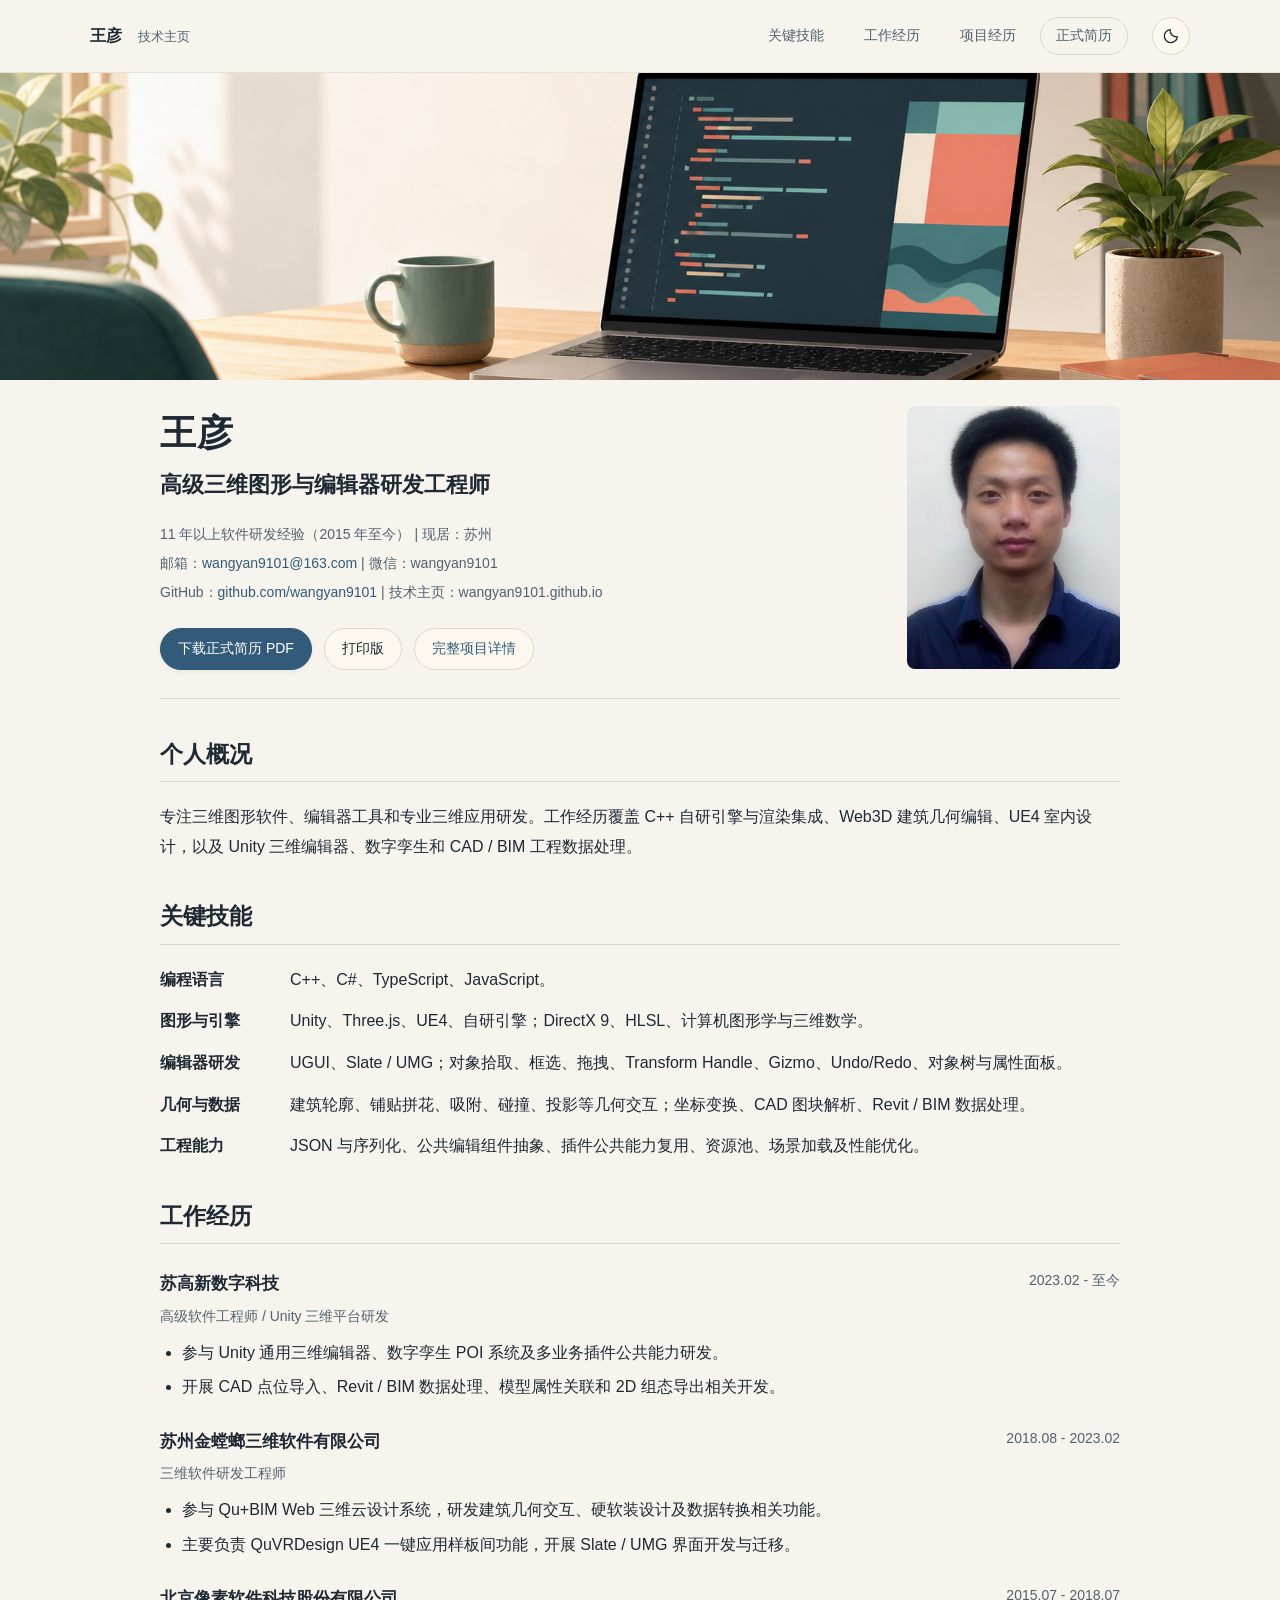
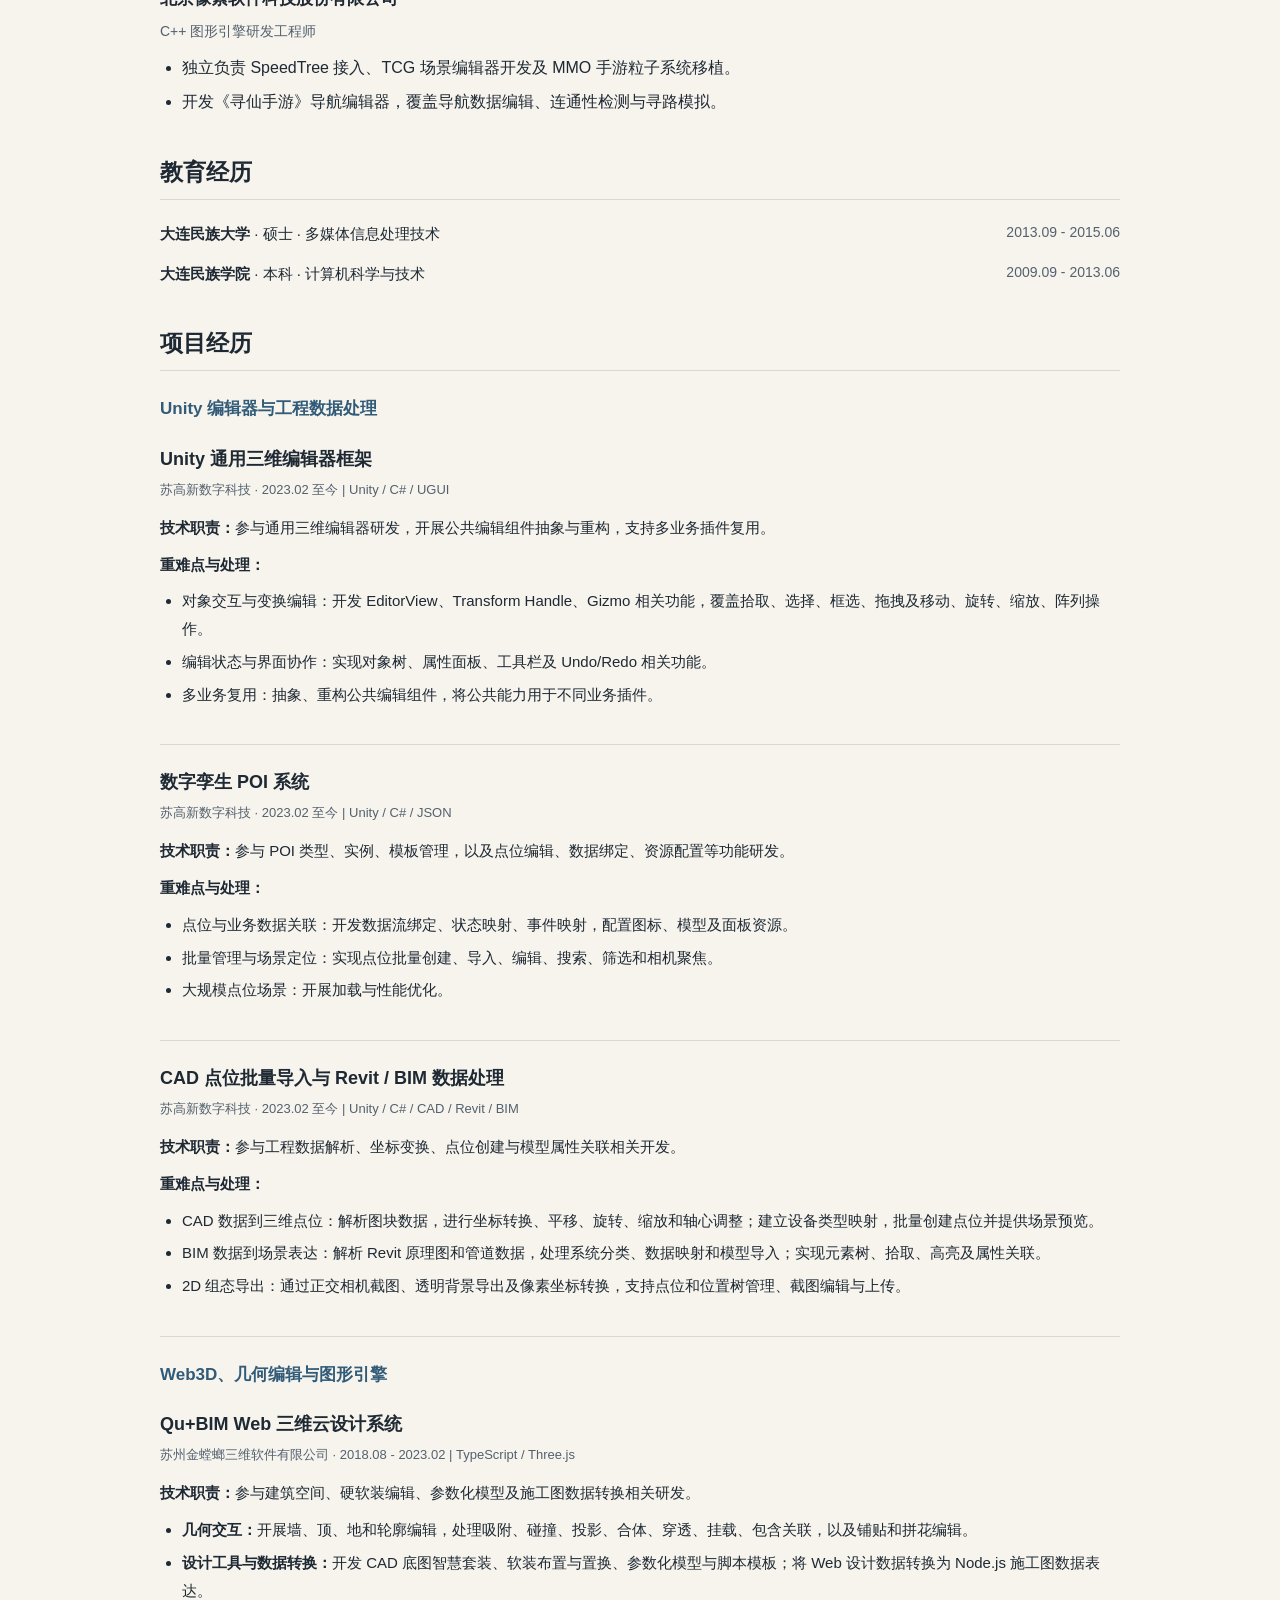
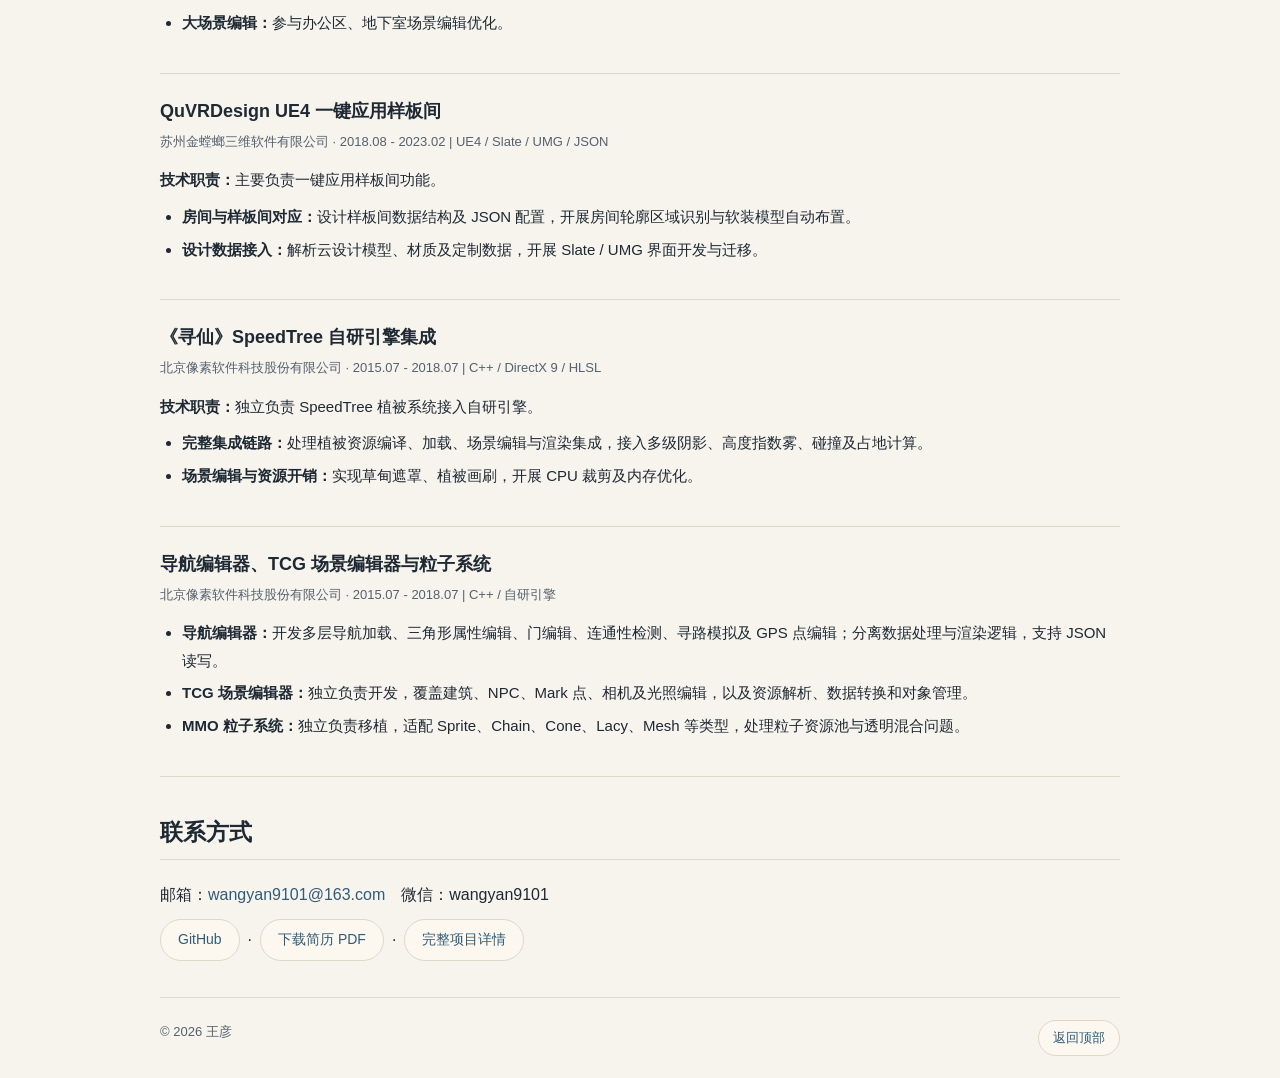
==== commit bdde395b: "标题顺序" ====
--- a/index.html
+++ b/index.html
@@ -1,9 +1,10 @@
-<!doctype html><html lang="zh-CN"><head><meta charset="utf-8"><meta name="viewport" content="width=device-width,initial-scale=1"><title>王彦 | 三维图形与编辑器研发</title><meta name="description" content="王彦，11 年以上三维软件研发经验。C++、C#、Unity、Three.js、几何编辑与 CAD/BIM。工作经历、关键技能和项目重难点。"><meta property="og:title" content="王彦 | 三维图形与编辑器研发"><meta property="og:description" content="关键技能、项目职责与重难点处理"><meta property="og:type" content="website"><meta name="color-scheme" content="light"><link rel="icon" href="resume-v2/mark.svg" type="image/svg+xml"><link rel="stylesheet" href="styles.css"><script src="main.js" defer></script></head><body><a class="skip" href="#main">跳至正文</a><div class="site-header"><a class="brand" href="#top">王彦 <span>技术主页</span></a><nav aria-label="主导航"><a href="#skills">关键技能</a><a href="#experience">工作经历</a><a href="#projects">项目经历</a><a href="resume-v2/print.html">正式简历</a></nav><button class="theme-toggle" type="button" aria-label="切换至深色主题" aria-pressed="false" title="切换至深色主题"><svg class="moon-icon" viewBox="0 0 24 24" fill="none" stroke="currentColor" stroke-width="1.7" aria-hidden="true"><path d="M20.5 13.2A8.7 8.7 0 0 1 10.8 3.5a8.7 8.7 0 1 0 9.7 9.7Z"/></svg><svg class="sun-icon" viewBox="0 0 24 24" fill="none" stroke="currentColor" stroke-width="1.7" aria-hidden="true"><circle cx="12" cy="12" r="4"/><path d="M12 2v2m0 16v2M2 12h2m16 0h2M5 5l1.5 1.5m11 11L19 19M5 19l1.5-1.5m11-11L19 5"/></svg></button></div><div id="top"></div><div class="intro-banner"><img src="assets/hero-blog.png" alt="代码写作工作台插画" width="1717" height="916" fetchpriority="high"></div><main id="main"><header class="profile-intro"><div class="profile-copy"><div class="identity-title"><h1>王彦</h1><p class="position">高级三维图形与编辑器研发工程师</p></div><p class="meta">11 年以上软件研发经验（2015 年至今） | 现居：苏州</p><p class="meta">邮箱：<a href="mailto:wangyan9101@163.com">wangyan9101@163.com</a> | 微信：wangyan9101</p><p class="meta">GitHub：<a href="https://github.com/wangyan9101" target="_blank" rel="noopener noreferrer">github.com/wangyan9101</a> | 技术主页：wangyan9101.github.io</p><div class="actions"><a class="button primary" href="resume-v2/wangyan-resume.pdf" download>下载正式简历 PDF</a><a class="button" href="resume-v2/print.html">打印版</a><a class="text-link" href="resume-v2/">完整项目详情</a></div></div><div class="portrait-frame"><img class="portrait" src="assets/SB.jpg" alt="王彦证件照" width="358" height="441"></div></header>
+<!doctype html><html lang="zh-CN"><head><meta charset="utf-8"><meta name="viewport" content="width=device-width,initial-scale=1"><title>王彦 | 三维图形与编辑器研发</title><meta name="description" content="王彦，11 年以上三维软件研发经验。C++、C#、Unity、Three.js、几何编辑与 CAD/BIM。工作经历、关键技能和项目重难点。"><meta property="og:title" content="王彦 | 三维图形与编辑器研发"><meta property="og:description" content="关键技能、项目职责与重难点处理"><meta property="og:type" content="website"><meta name="color-scheme" content="light"><link rel="icon" href="resume-v2/mark.svg" type="image/svg+xml"><link rel="stylesheet" href="styles.css?v=c5d308048a21"><script src="main.js?v=d6a070cda247" defer></script></head><body><a class="skip" href="#main">跳至正文</a><div class="site-header"><a class="brand" href="#top">王彦 <span>技术主页</span></a><nav aria-label="主导航"><a href="#skills">关键技能</a><a href="#experience">工作经历</a><a href="#projects">项目经历</a><a href="resume-v2/print.html">正式简历</a></nav><button class="theme-toggle" type="button" aria-label="切换至深色主题" aria-pressed="false" title="切换至深色主题"><svg class="moon-icon" viewBox="0 0 24 24" fill="none" stroke="currentColor" stroke-width="1.7" aria-hidden="true"><path d="M20.5 13.2A8.7 8.7 0 0 1 10.8 3.5a8.7 8.7 0 1 0 9.7 9.7Z"/></svg><svg class="sun-icon" viewBox="0 0 24 24" fill="none" stroke="currentColor" stroke-width="1.7" aria-hidden="true"><circle cx="12" cy="12" r="4"/><path d="M12 2v2m0 16v2M2 12h2m16 0h2M5 5l1.5 1.5m11 11L19 19M5 19l1.5-1.5m11-11L19 5"/></svg></button></div><div id="top"></div><div class="intro-banner"><img src="assets/hero-blog.png" alt="代码写作工作台插画" width="1717" height="916" fetchpriority="high"></div><main id="main"><header class="profile-intro"><div class="profile-copy"><div class="identity-title"><h1>王彦</h1><p class="position">高级三维图形与编辑器研发工程师</p></div><p class="meta">11 年以上软件研发经验（2015 年至今） | 现居：苏州</p><p class="meta">邮箱：<a href="mailto:wangyan9101@163.com">wangyan9101@163.com</a> | 微信：wangyan9101</p><p class="meta">GitHub：<a href="https://github.com/wangyan9101" target="_blank" rel="noopener noreferrer">github.com/wangyan9101</a> | 技术主页：wangyan9101.github.io</p><div class="actions"><a class="button primary" href="resume-v2/wangyan-resume.pdf" download>下载正式简历 PDF</a><a class="button" href="resume-v2/print.html">打印版</a><a class="text-link" href="resume-v2/">完整项目详情</a></div></div><div class="portrait-frame"><img class="portrait" src="assets/SB.jpg" alt="王彦证件照" width="358" height="441"></div></header>
 <h2 id="about">个人概况</h2><p>专注三维图形软件、编辑器工具和专业三维应用研发。工作经历覆盖 C++ 自研引擎与渲染集成、Web3D 建筑几何编辑、UE4 室内设计，以及 Unity 三维编辑器、数字孪生和 CAD / BIM 工程数据处理。</p>
 <h2 id="skills">关键技能</h2><dl class="skills"><dt>编程语言</dt><dd>C++、C#、TypeScript、JavaScript。</dd><dt>图形与引擎</dt><dd>Unity、Three.js、UE4、自研引擎；DirectX 9、HLSL、计算机图形学与三维数学。</dd><dt>编辑器研发</dt><dd>UGUI、Slate / UMG；对象拾取、框选、拖拽、Transform Handle、Gizmo、Undo/Redo、对象树与属性面板。</dd><dt>几何与数据</dt><dd>建筑轮廓、铺贴拼花、吸附、碰撞、投影等几何交互；坐标变换、CAD 图块解析、Revit / BIM 数据处理。</dd><dt>工程能力</dt><dd>JSON 与序列化、公共编辑组件抽象、插件公共能力复用、资源池、场景加载及性能优化。</dd></dl>
 <h2 id="experience">工作经历</h2><div class="job"><strong>苏高新数字科技</strong><span>2023.02 - 至今</span></div><p>高级软件工程师 / Unity 三维平台研发</p><ul><li>参与 Unity 通用三维编辑器、数字孪生 POI 系统及多业务插件公共能力研发。</li><li>开展 CAD 点位导入、Revit / BIM 数据处理、模型属性关联和 2D 组态导出相关开发。</li></ul>
 <div class="job"><strong>苏州金螳螂三维软件有限公司</strong><span>2018.08 - 2023.02</span></div><p>三维软件研发工程师</p><ul><li>参与 Qu+BIM Web 三维云设计系统，研发建筑几何交互、硬软装设计及数据转换相关功能。</li><li>主要负责 QuVRDesign UE4 一键应用样板间功能，开展 Slate / UMG 界面开发与迁移。</li></ul>
 <div class="job"><strong>北京像素软件科技股份有限公司</strong><span>2015.07 - 2018.07</span></div><p>C++ 图形引擎研发工程师</p><ul><li>独立负责 SpeedTree 接入、TCG 场景编辑器开发及 MMO 手游粒子系统移植。</li><li>开发《寻仙手游》导航编辑器，覆盖导航数据编辑、连通性检测与寻路模拟。</li></ul>
+<h2>教育经历</h2><div class="education"><span><strong>大连民族大学</strong> · 硕士 · 多媒体信息处理技术</span><span>2013.09 - 2015.06</span></div><div class="education"><span><strong>大连民族学院</strong> · 本科 · 计算机科学与技术</span><span>2009.09 - 2013.06</span></div>
 <h2 id="projects">项目经历</h2><h3 class="group-title">Unity 编辑器与工程数据处理</h3>
 <article class="project"><h3>Unity 通用三维编辑器框架</h3><p class="stack">苏高新数字科技 · 2023.02 至今 | Unity / C# / UGUI</p><p><span class="label">技术职责：</span>参与通用三维编辑器研发，开展公共编辑组件抽象与重构，支持多业务插件复用。</p><p><span class="label">重难点与处理：</span></p><ul><li>对象交互与变换编辑：开发 EditorView、Transform Handle、Gizmo 相关功能，覆盖拾取、选择、框选、拖拽及移动、旋转、缩放、阵列操作。</li><li>编辑状态与界面协作：实现对象树、属性面板、工具栏及 Undo/Redo 相关功能。</li><li>多业务复用：抽象、重构公共编辑组件，将公共能力用于不同业务插件。</li></ul></article>
 <article class="project"><h3>数字孪生 POI 系统</h3><p class="stack">苏高新数字科技 · 2023.02 至今 | Unity / C# / JSON</p><p><span class="label">技术职责：</span>参与 POI 类型、实例、模板管理，以及点位编辑、数据绑定、资源配置等功能研发。</p><p><span class="label">重难点与处理：</span></p><ul><li>点位与业务数据关联：开发数据流绑定、状态映射、事件映射，配置图标、模型及面板资源。</li><li>批量管理与场景定位：实现点位批量创建、导入、编辑、搜索、筛选和相机聚焦。</li><li>大规模点位场景：开展加载与性能优化。</li></ul></article>
@@ -11,4 +12,4 @@
 <article class="project"><h3>Qu+BIM Web 三维云设计系统</h3><p class="stack">苏州金螳螂三维软件有限公司 · 2018.08 - 2023.02 | TypeScript / Three.js</p><p><span class="label">技术职责：</span>参与建筑空间、硬软装编辑、参数化模型及施工图数据转换相关研发。</p><ul><li><strong>几何交互：</strong>开展墙、顶、地和轮廓编辑，处理吸附、碰撞、投影、合体、穿透、挂载、包含关联，以及铺贴和拼花编辑。</li><li><strong>设计工具与数据转换：</strong>开发 CAD 底图智慧套装、软装布置与置换、参数化模型与脚本模板；将 Web 设计数据转换为 Node.js 施工图数据表达。</li><li><strong>大场景编辑：</strong>参与办公区、地下室场景编辑优化。</li></ul></article>
 <article class="project"><h3>QuVRDesign UE4 一键应用样板间</h3><p class="stack">苏州金螳螂三维软件有限公司 · 2018.08 - 2023.02 | UE4 / Slate / UMG / JSON</p><p><span class="label">技术职责：</span>主要负责一键应用样板间功能。</p><ul><li><strong>房间与样板间对应：</strong>设计样板间数据结构及 JSON 配置，开展房间轮廓区域识别与软装模型自动布置。</li><li><strong>设计数据接入：</strong>解析云设计模型、材质及定制数据，开展 Slate / UMG 界面开发与迁移。</li></ul></article>
 <article class="project"><h3>《寻仙》SpeedTree 自研引擎集成</h3><p class="stack">北京像素软件科技股份有限公司 · 2015.07 - 2018.07 | C++ / DirectX 9 / HLSL</p><p><span class="label">技术职责：</span>独立负责 SpeedTree 植被系统接入自研引擎。</p><ul><li><strong>完整集成链路：</strong>处理植被资源编译、加载、场景编辑与渲染集成，接入多级阴影、高度指数雾、碰撞及占地计算。</li><li><strong>场景编辑与资源开销：</strong>实现草甸遮罩、植被画刷，开展 CPU 裁剪及内存优化。</li></ul></article>
-<article class="project"><h3>导航编辑器、TCG 场景编辑器与粒子系统</h3><p class="stack">北京像素软件科技股份有限公司 · 2015.07 - 2018.07 | C++ / 自研引擎</p><ul><li><strong>导航编辑器：</strong>开发多层导航加载、三角形属性编辑、门编辑、连通性检测、寻路模拟及 GPS 点编辑；分离数据处理与渲染逻辑，支持 JSON 读写。</li><li><strong>TCG 场景编辑器：</strong>独立负责开发，覆盖建筑、NPC、Mark 点、相机及光照编辑，以及资源解析、数据转换和对象管理。</li><li><strong>MMO 粒子系统：</strong>独立负责移植，适配 Sprite、Chain、Cone、Lacy、Mesh 等类型，处理粒子资源池与透明混合问题。</li></ul></article><h2>教育经历</h2><div class="education"><span><strong>大连民族大学</strong> · 硕士 · 多媒体信息处理技术</span><span>2013.09 - 2015.06</span></div><div class="education"><span><strong>大连民族学院</strong> · 本科 · 计算机科学与技术</span><span>2009.09 - 2013.06</span></div><section class="contact"><h2>联系方式</h2><p>邮箱：<a href="mailto:wangyan9101@163.com">wangyan9101@163.com</a>　微信：wangyan9101</p><p><a href="https://github.com/wangyan9101" target="_blank" rel="noopener noreferrer">GitHub</a> · <a href="resume-v2/wangyan-resume.pdf" download>下载简历 PDF</a> · <a href="resume-v2/">完整项目详情</a></p></section></main><footer class="site-footer"><span>© 2026 王彦</span><a href="#top">返回顶部</a></footer></body></html>+<article class="project"><h3>导航编辑器、TCG 场景编辑器与粒子系统</h3><p class="stack">北京像素软件科技股份有限公司 · 2015.07 - 2018.07 | C++ / 自研引擎</p><ul><li><strong>导航编辑器：</strong>开发多层导航加载、三角形属性编辑、门编辑、连通性检测、寻路模拟及 GPS 点编辑；分离数据处理与渲染逻辑，支持 JSON 读写。</li><li><strong>TCG 场景编辑器：</strong>独立负责开发，覆盖建筑、NPC、Mark 点、相机及光照编辑，以及资源解析、数据转换和对象管理。</li><li><strong>MMO 粒子系统：</strong>独立负责移植，适配 Sprite、Chain、Cone、Lacy、Mesh 等类型，处理粒子资源池与透明混合问题。</li></ul></article><section class="contact"><h2>联系方式</h2><p>邮箱：<a href="mailto:wangyan9101@163.com">wangyan9101@163.com</a>　微信：wangyan9101</p><p><a href="https://github.com/wangyan9101" target="_blank" rel="noopener noreferrer">GitHub</a> · <a href="resume-v2/wangyan-resume.pdf" download>下载简历 PDF</a> · <a href="resume-v2/">完整项目详情</a></p></section></main><footer class="site-footer"><span>© 2026 王彦</span><a href="#top">返回顶部</a></footer></body></html>
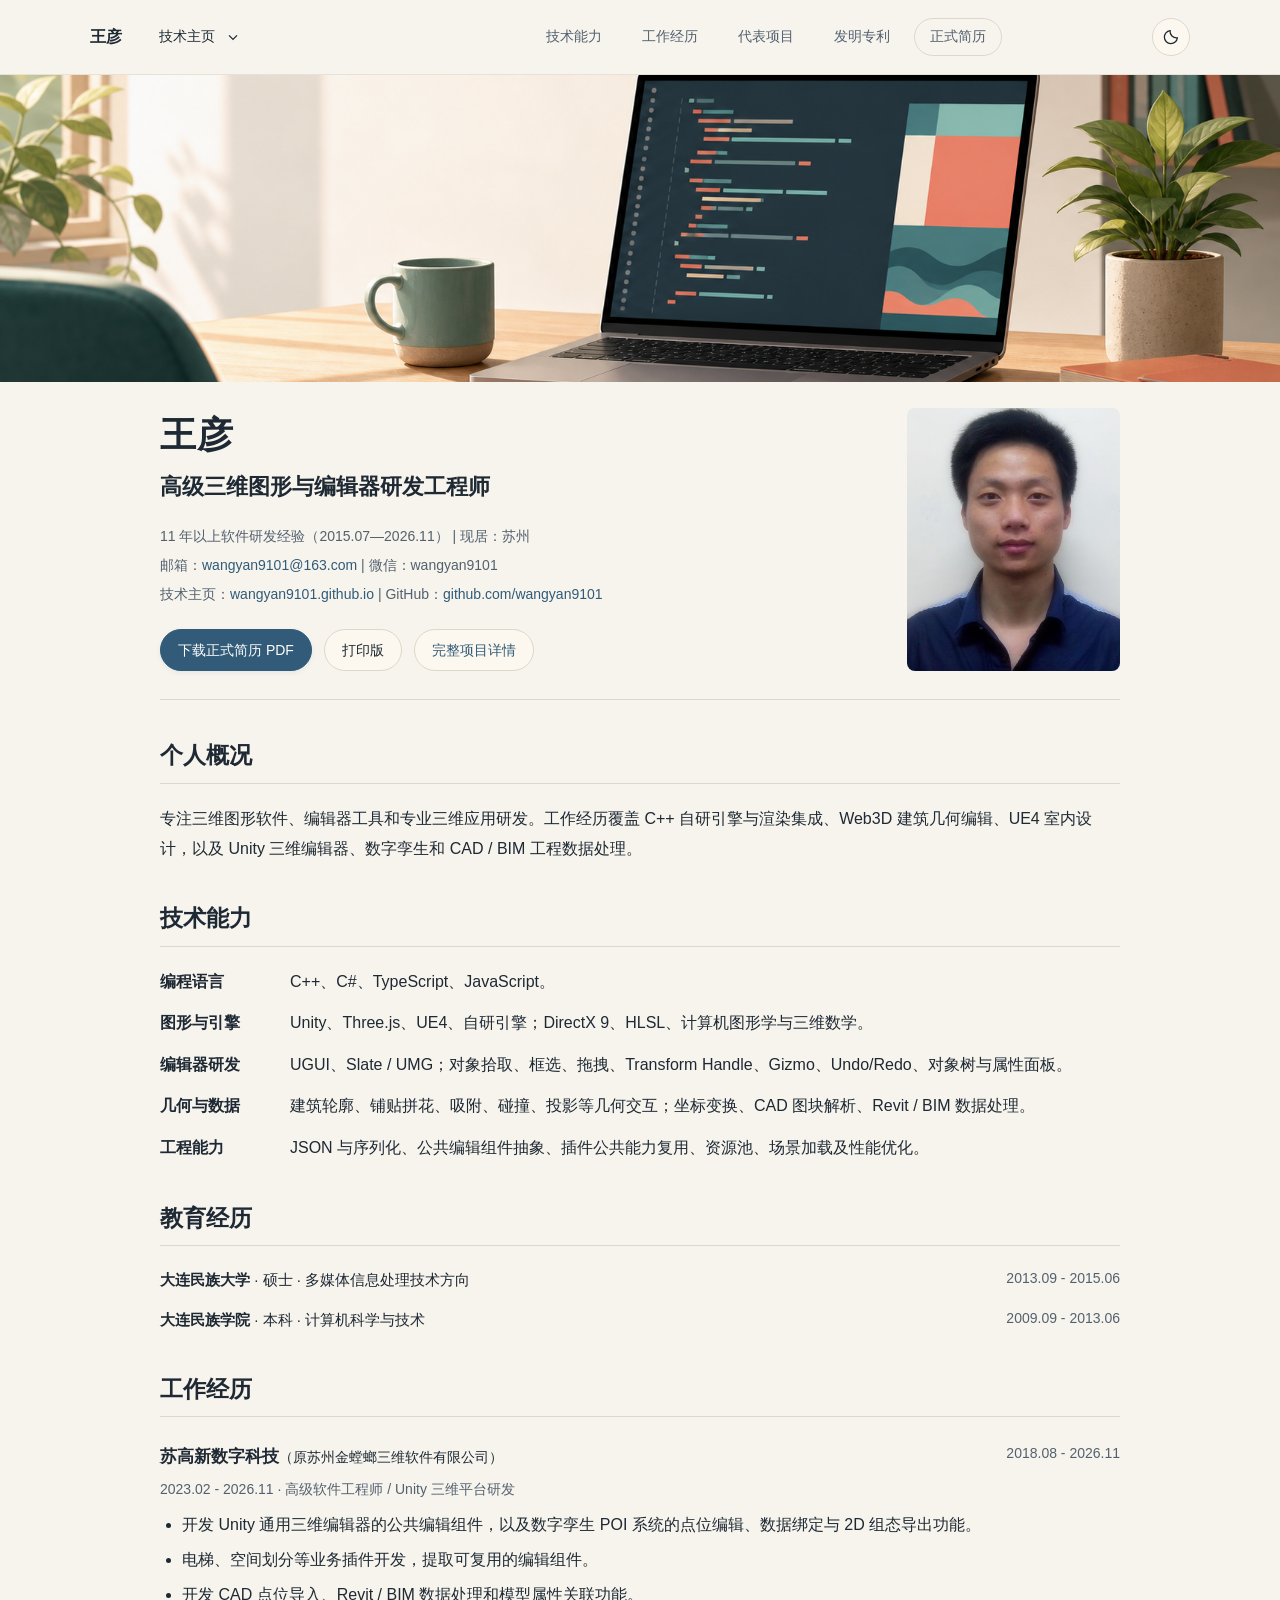
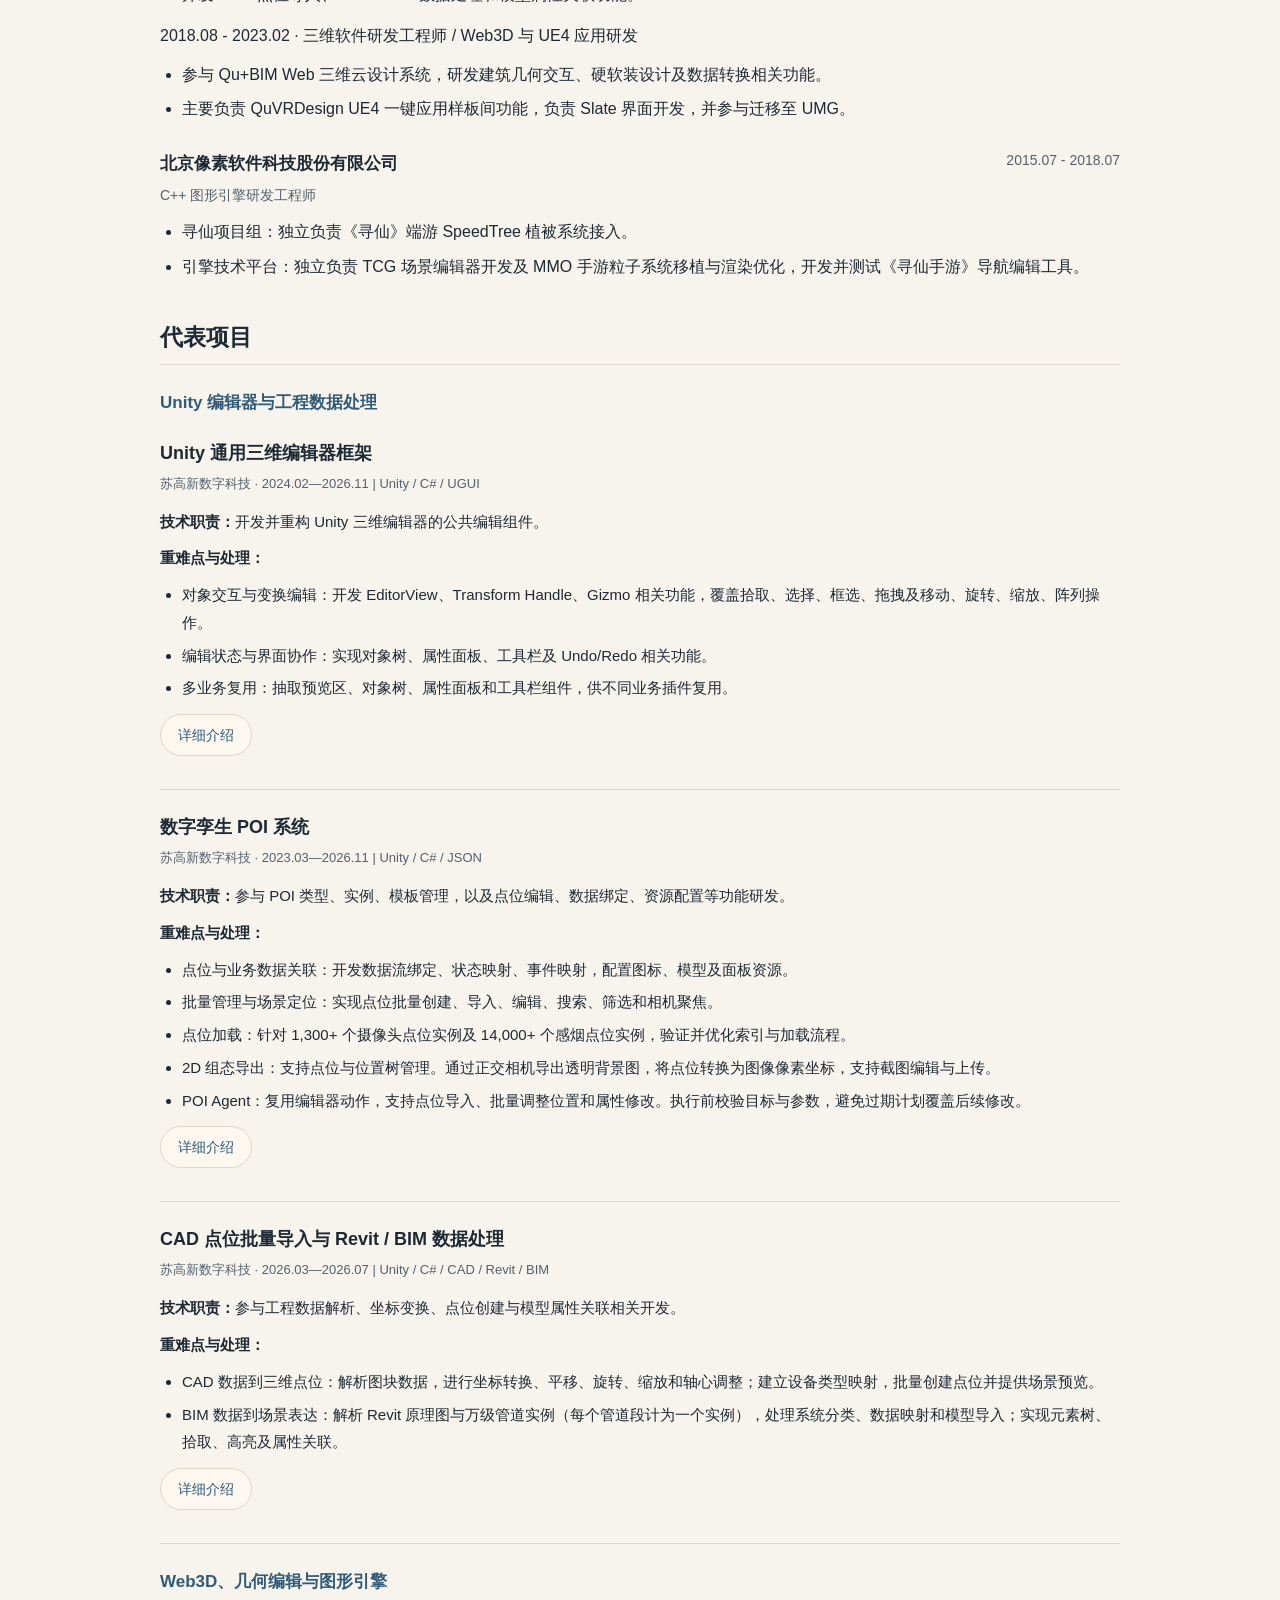
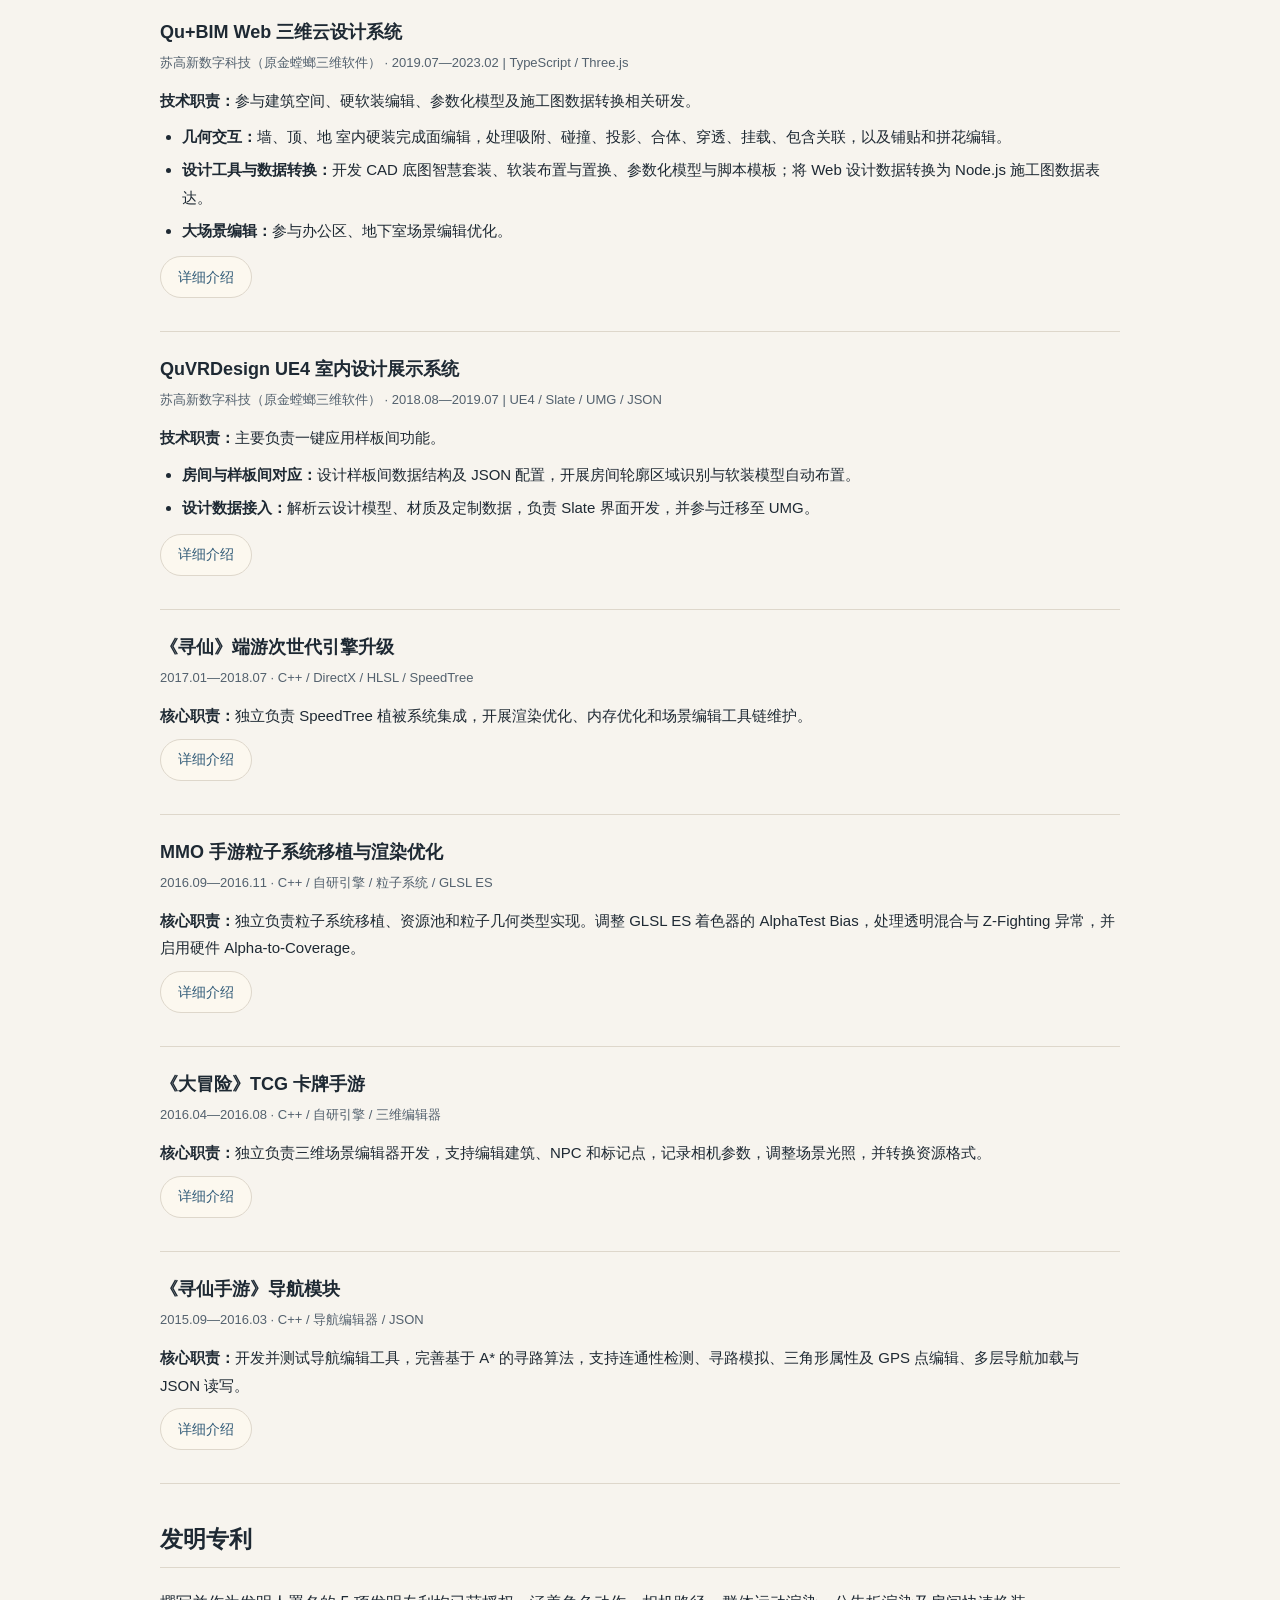
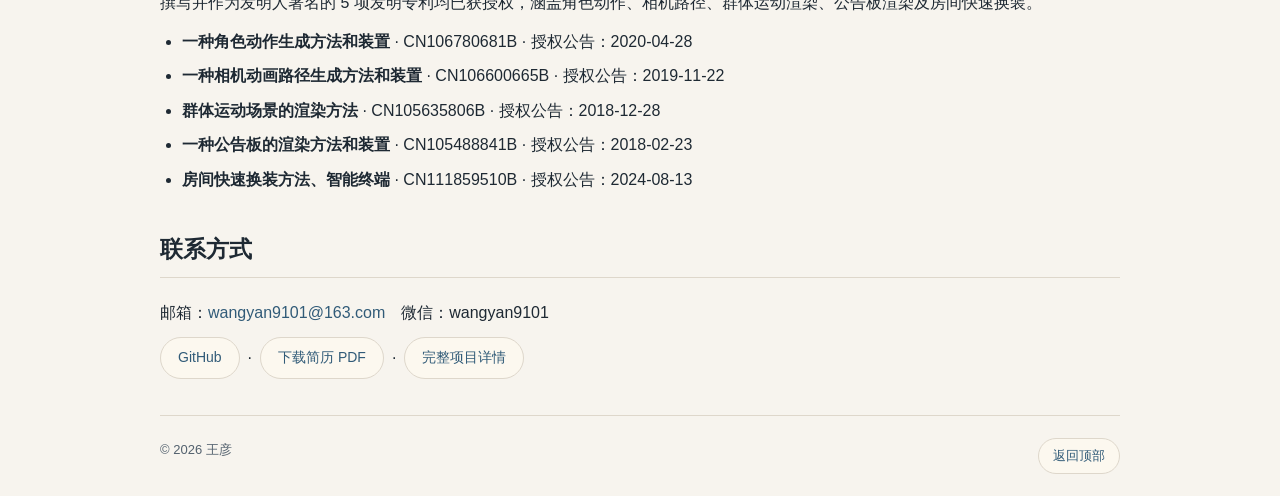
==== commit 678ff51d: "Publish updated portfolio and resume" ====
--- a/index.html
+++ b/index.html
@@ -1,15 +1,19 @@
-<!doctype html><html lang="zh-CN"><head><meta charset="utf-8"><meta name="viewport" content="width=device-width,initial-scale=1"><title>王彦 | 三维图形与编辑器研发</title><meta name="description" content="王彦，11 年以上三维软件研发经验。C++、C#、Unity、Three.js、几何编辑与 CAD/BIM。工作经历、关键技能和项目重难点。"><meta property="og:title" content="王彦 | 三维图形与编辑器研发"><meta property="og:description" content="关键技能、项目职责与重难点处理"><meta property="og:type" content="website"><meta name="color-scheme" content="light"><link rel="icon" href="resume-v2/mark.svg" type="image/svg+xml"><link rel="stylesheet" href="styles.css?v=c5d308048a21"><script src="main.js?v=d6a070cda247" defer></script></head><body><a class="skip" href="#main">跳至正文</a><div class="site-header"><a class="brand" href="#top">王彦 <span>技术主页</span></a><nav aria-label="主导航"><a href="#skills">关键技能</a><a href="#experience">工作经历</a><a href="#projects">项目经历</a><a href="resume-v2/print.html">正式简历</a></nav><button class="theme-toggle" type="button" aria-label="切换至深色主题" aria-pressed="false" title="切换至深色主题"><svg class="moon-icon" viewBox="0 0 24 24" fill="none" stroke="currentColor" stroke-width="1.7" aria-hidden="true"><path d="M20.5 13.2A8.7 8.7 0 0 1 10.8 3.5a8.7 8.7 0 1 0 9.7 9.7Z"/></svg><svg class="sun-icon" viewBox="0 0 24 24" fill="none" stroke="currentColor" stroke-width="1.7" aria-hidden="true"><circle cx="12" cy="12" r="4"/><path d="M12 2v2m0 16v2M2 12h2m16 0h2M5 5l1.5 1.5m11 11L19 19M5 19l1.5-1.5m11-11L19 5"/></svg></button></div><div id="top"></div><div class="intro-banner"><img src="assets/hero-blog.png" alt="代码写作工作台插画" width="1717" height="916" fetchpriority="high"></div><main id="main"><header class="profile-intro"><div class="profile-copy"><div class="identity-title"><h1>王彦</h1><p class="position">高级三维图形与编辑器研发工程师</p></div><p class="meta">11 年以上软件研发经验（2015 年至今） | 现居：苏州</p><p class="meta">邮箱：<a href="mailto:wangyan9101@163.com">wangyan9101@163.com</a> | 微信：wangyan9101</p><p class="meta">GitHub：<a href="https://github.com/wangyan9101" target="_blank" rel="noopener noreferrer">github.com/wangyan9101</a> | 技术主页：wangyan9101.github.io</p><div class="actions"><a class="button primary" href="resume-v2/wangyan-resume.pdf" download>下载正式简历 PDF</a><a class="button" href="resume-v2/print.html">打印版</a><a class="text-link" href="resume-v2/">完整项目详情</a></div></div><div class="portrait-frame"><img class="portrait" src="assets/SB.jpg" alt="王彦证件照" width="358" height="441"></div></header>
+<!doctype html><html lang="zh-CN"><head><meta charset="utf-8"><meta name="viewport" content="width=device-width,initial-scale=1"><title>王彦 | 三维图形与编辑器研发</title><meta name="description" content="王彦，11 年以上三维软件研发经验。C++、C#、Unity、Three.js、几何编辑与 CAD/BIM。工作经历、关键技能和项目重难点。"><meta property="og:title" content="王彦 | 三维图形与编辑器研发"><meta property="og:description" content="关键技能、项目职责与重难点处理"><meta property="og:type" content="website"><meta name="color-scheme" content="light"><link rel="icon" href="projects/mark.svg" type="image/svg+xml"><link rel="stylesheet" href="styles.css?v=e8d966989921"><script src="main.js?v=283712231aef" defer></script><link rel="stylesheet" href="back-to-top.css?v=5ec0dcc4ddd5"><script defer src="back-to-top.js?v=46f91dd4b315"></script></head><body><a class="skip" href="#main">跳至正文</a><div class="site-header"><a class="brand" href="./">王彦</a><details class="page-switcher"><summary>技术主页<svg viewBox="0 0 20 20" width="16" height="16" fill="none" stroke="currentColor" stroke-width="1.6" aria-hidden="true"><path d="m5 8 5 5 5-5"/></svg></summary><div class="page-switcher-menu"><a href="./" aria-current="page">技术主页</a><a href="projects/">项目详情页</a></div></details><nav aria-label="主导航"><a href="#skills">技术能力</a><a href="#experience">工作经历</a><a href="#projects">代表项目</a><a href="#patents">发明专利</a><a href="resume/print.html">正式简历</a></nav><button class="theme-toggle" type="button" aria-label="切换至深色主题" aria-pressed="false" title="切换至深色主题"><svg class="moon-icon" viewBox="0 0 24 24" fill="none" stroke="currentColor" stroke-width="1.7" aria-hidden="true"><path d="M20.5 13.2A8.7 8.7 0 0 1 10.8 3.5a8.7 8.7 0 1 0 9.7 9.7Z"/></svg><svg class="sun-icon" viewBox="0 0 24 24" fill="none" stroke="currentColor" stroke-width="1.7" aria-hidden="true"><circle cx="12" cy="12" r="4"/><path d="M12 2v2m0 16v2M2 12h2m16 0h2M5 5l1.5 1.5m11 11L19 19M5 19l1.5-1.5m11-11L19 5"/></svg></button></div><div id="top"></div><div class="intro-banner"><img src="assets/hero-blog.png" alt="代码写作工作台插画" width="1717" height="916" fetchpriority="high"></div><main id="main"><header class="profile-intro"><div class="profile-copy"><div class="identity-title"><h1>王彦</h1><p class="position">高级三维图形与编辑器研发工程师</p></div><p class="meta">11 年以上软件研发经验（2015.07—2026.11） | 现居：苏州</p><p class="meta">邮箱：<a href="mailto:wangyan9101@163.com">wangyan9101@163.com</a> | 微信：wangyan9101</p><p class="meta">技术主页：<a href="https://wangyan9101.github.io/" target="_blank" rel="noopener noreferrer">wangyan9101.github.io</a> | GitHub：<a href="https://github.com/wangyan9101" target="_blank" rel="noopener noreferrer">github.com/wangyan9101</a></p><div class="actions"><a class="button primary" href="resume/wangyan-resume.pdf?v=a959902a2875" download>下载正式简历 PDF</a><a class="button" href="resume/print.html">打印版</a><a class="text-link" href="projects/">完整项目详情</a></div></div><div class="portrait-frame"><img class="portrait" src="assets/SB.jpg" alt="王彦证件照" width="358" height="441"></div></header>
 <h2 id="about">个人概况</h2><p>专注三维图形软件、编辑器工具和专业三维应用研发。工作经历覆盖 C++ 自研引擎与渲染集成、Web3D 建筑几何编辑、UE4 室内设计，以及 Unity 三维编辑器、数字孪生和 CAD / BIM 工程数据处理。</p>
-<h2 id="skills">关键技能</h2><dl class="skills"><dt>编程语言</dt><dd>C++、C#、TypeScript、JavaScript。</dd><dt>图形与引擎</dt><dd>Unity、Three.js、UE4、自研引擎；DirectX 9、HLSL、计算机图形学与三维数学。</dd><dt>编辑器研发</dt><dd>UGUI、Slate / UMG；对象拾取、框选、拖拽、Transform Handle、Gizmo、Undo/Redo、对象树与属性面板。</dd><dt>几何与数据</dt><dd>建筑轮廓、铺贴拼花、吸附、碰撞、投影等几何交互；坐标变换、CAD 图块解析、Revit / BIM 数据处理。</dd><dt>工程能力</dt><dd>JSON 与序列化、公共编辑组件抽象、插件公共能力复用、资源池、场景加载及性能优化。</dd></dl>
-<h2 id="experience">工作经历</h2><div class="job"><strong>苏高新数字科技</strong><span>2023.02 - 至今</span></div><p>高级软件工程师 / Unity 三维平台研发</p><ul><li>参与 Unity 通用三维编辑器、数字孪生 POI 系统及多业务插件公共能力研发。</li><li>开展 CAD 点位导入、Revit / BIM 数据处理、模型属性关联和 2D 组态导出相关开发。</li></ul>
-<div class="job"><strong>苏州金螳螂三维软件有限公司</strong><span>2018.08 - 2023.02</span></div><p>三维软件研发工程师</p><ul><li>参与 Qu+BIM Web 三维云设计系统，研发建筑几何交互、硬软装设计及数据转换相关功能。</li><li>主要负责 QuVRDesign UE4 一键应用样板间功能，开展 Slate / UMG 界面开发与迁移。</li></ul>
-<div class="job"><strong>北京像素软件科技股份有限公司</strong><span>2015.07 - 2018.07</span></div><p>C++ 图形引擎研发工程师</p><ul><li>独立负责 SpeedTree 接入、TCG 场景编辑器开发及 MMO 手游粒子系统移植。</li><li>开发《寻仙手游》导航编辑器，覆盖导航数据编辑、连通性检测与寻路模拟。</li></ul>
-<h2>教育经历</h2><div class="education"><span><strong>大连民族大学</strong> · 硕士 · 多媒体信息处理技术</span><span>2013.09 - 2015.06</span></div><div class="education"><span><strong>大连民族学院</strong> · 本科 · 计算机科学与技术</span><span>2009.09 - 2013.06</span></div>
-<h2 id="projects">项目经历</h2><h3 class="group-title">Unity 编辑器与工程数据处理</h3>
-<article class="project"><h3>Unity 通用三维编辑器框架</h3><p class="stack">苏高新数字科技 · 2023.02 至今 | Unity / C# / UGUI</p><p><span class="label">技术职责：</span>参与通用三维编辑器研发，开展公共编辑组件抽象与重构，支持多业务插件复用。</p><p><span class="label">重难点与处理：</span></p><ul><li>对象交互与变换编辑：开发 EditorView、Transform Handle、Gizmo 相关功能，覆盖拾取、选择、框选、拖拽及移动、旋转、缩放、阵列操作。</li><li>编辑状态与界面协作：实现对象树、属性面板、工具栏及 Undo/Redo 相关功能。</li><li>多业务复用：抽象、重构公共编辑组件，将公共能力用于不同业务插件。</li></ul></article>
-<article class="project"><h3>数字孪生 POI 系统</h3><p class="stack">苏高新数字科技 · 2023.02 至今 | Unity / C# / JSON</p><p><span class="label">技术职责：</span>参与 POI 类型、实例、模板管理，以及点位编辑、数据绑定、资源配置等功能研发。</p><p><span class="label">重难点与处理：</span></p><ul><li>点位与业务数据关联：开发数据流绑定、状态映射、事件映射，配置图标、模型及面板资源。</li><li>批量管理与场景定位：实现点位批量创建、导入、编辑、搜索、筛选和相机聚焦。</li><li>大规模点位场景：开展加载与性能优化。</li></ul></article>
-<article class="project"><h3>CAD 点位批量导入与 Revit / BIM 数据处理</h3><p class="stack">苏高新数字科技 · 2023.02 至今 | Unity / C# / CAD / Revit / BIM</p><p><span class="label">技术职责：</span>参与工程数据解析、坐标变换、点位创建与模型属性关联相关开发。</p><p><span class="label">重难点与处理：</span></p><ul><li>CAD 数据到三维点位：解析图块数据，进行坐标转换、平移、旋转、缩放和轴心调整；建立设备类型映射，批量创建点位并提供场景预览。</li><li>BIM 数据到场景表达：解析 Revit 原理图和管道数据，处理系统分类、数据映射和模型导入；实现元素树、拾取、高亮及属性关联。</li><li>2D 组态导出：通过正交相机截图、透明背景导出及像素坐标转换，支持点位和位置树管理、截图编辑与上传。</li></ul></article><h3 class="group-title">Web3D、几何编辑与图形引擎</h3>
-<article class="project"><h3>Qu+BIM Web 三维云设计系统</h3><p class="stack">苏州金螳螂三维软件有限公司 · 2018.08 - 2023.02 | TypeScript / Three.js</p><p><span class="label">技术职责：</span>参与建筑空间、硬软装编辑、参数化模型及施工图数据转换相关研发。</p><ul><li><strong>几何交互：</strong>开展墙、顶、地和轮廓编辑，处理吸附、碰撞、投影、合体、穿透、挂载、包含关联，以及铺贴和拼花编辑。</li><li><strong>设计工具与数据转换：</strong>开发 CAD 底图智慧套装、软装布置与置换、参数化模型与脚本模板；将 Web 设计数据转换为 Node.js 施工图数据表达。</li><li><strong>大场景编辑：</strong>参与办公区、地下室场景编辑优化。</li></ul></article>
-<article class="project"><h3>QuVRDesign UE4 一键应用样板间</h3><p class="stack">苏州金螳螂三维软件有限公司 · 2018.08 - 2023.02 | UE4 / Slate / UMG / JSON</p><p><span class="label">技术职责：</span>主要负责一键应用样板间功能。</p><ul><li><strong>房间与样板间对应：</strong>设计样板间数据结构及 JSON 配置，开展房间轮廓区域识别与软装模型自动布置。</li><li><strong>设计数据接入：</strong>解析云设计模型、材质及定制数据，开展 Slate / UMG 界面开发与迁移。</li></ul></article>
-<article class="project"><h3>《寻仙》SpeedTree 自研引擎集成</h3><p class="stack">北京像素软件科技股份有限公司 · 2015.07 - 2018.07 | C++ / DirectX 9 / HLSL</p><p><span class="label">技术职责：</span>独立负责 SpeedTree 植被系统接入自研引擎。</p><ul><li><strong>完整集成链路：</strong>处理植被资源编译、加载、场景编辑与渲染集成，接入多级阴影、高度指数雾、碰撞及占地计算。</li><li><strong>场景编辑与资源开销：</strong>实现草甸遮罩、植被画刷，开展 CPU 裁剪及内存优化。</li></ul></article>
-<article class="project"><h3>导航编辑器、TCG 场景编辑器与粒子系统</h3><p class="stack">北京像素软件科技股份有限公司 · 2015.07 - 2018.07 | C++ / 自研引擎</p><ul><li><strong>导航编辑器：</strong>开发多层导航加载、三角形属性编辑、门编辑、连通性检测、寻路模拟及 GPS 点编辑；分离数据处理与渲染逻辑，支持 JSON 读写。</li><li><strong>TCG 场景编辑器：</strong>独立负责开发，覆盖建筑、NPC、Mark 点、相机及光照编辑，以及资源解析、数据转换和对象管理。</li><li><strong>MMO 粒子系统：</strong>独立负责移植，适配 Sprite、Chain、Cone、Lacy、Mesh 等类型，处理粒子资源池与透明混合问题。</li></ul></article><section class="contact"><h2>联系方式</h2><p>邮箱：<a href="mailto:wangyan9101@163.com">wangyan9101@163.com</a>　微信：wangyan9101</p><p><a href="https://github.com/wangyan9101" target="_blank" rel="noopener noreferrer">GitHub</a> · <a href="resume-v2/wangyan-resume.pdf" download>下载简历 PDF</a> · <a href="resume-v2/">完整项目详情</a></p></section></main><footer class="site-footer"><span>© 2026 王彦</span><a href="#top">返回顶部</a></footer></body></html>+<h2 id="skills">技术能力</h2><dl class="skills"><dt>编程语言</dt><dd>C++、C#、TypeScript、JavaScript。</dd><dt>图形与引擎</dt><dd>Unity、Three.js、UE4、自研引擎；DirectX 9、HLSL、计算机图形学与三维数学。</dd><dt>编辑器研发</dt><dd>UGUI、Slate / UMG；对象拾取、框选、拖拽、Transform Handle、Gizmo、Undo/Redo、对象树与属性面板。</dd><dt>几何与数据</dt><dd>建筑轮廓、铺贴拼花、吸附、碰撞、投影等几何交互；坐标变换、CAD 图块解析、Revit / BIM 数据处理。</dd><dt>工程能力</dt><dd>JSON 与序列化、公共编辑组件抽象、插件公共能力复用、资源池、场景加载及性能优化。</dd></dl>
+<h2>教育经历</h2><div class="education"><span><strong>大连民族大学</strong> · 硕士 · 多媒体信息处理技术方向</span><span>2013.09 - 2015.06</span></div><div class="education"><span><strong>大连民族学院</strong> · 本科 · 计算机科学与技术</span><span>2009.09 - 2013.06</span></div>
+<h2 id="experience">工作经历</h2><div class="job"><strong>苏高新数字科技<small class="former-name">（原苏州金螳螂三维软件有限公司）</small></strong><span>2018.08 - 2026.11</span></div><p>2023.02 - 2026.11 · 高级软件工程师 / Unity 三维平台研发</p><ul><li>开发 Unity 通用三维编辑器的公共编辑组件，以及数字孪生 POI 系统的点位编辑、数据绑定与 2D 组态导出功能。</li><li>电梯、空间划分等业务插件开发，提取可复用的编辑组件。</li><li>开发 CAD 点位导入、Revit / BIM 数据处理和模型属性关联功能。</li></ul>
+<p>2018.08 - 2023.02 · 三维软件研发工程师 / Web3D 与 UE4 应用研发</p><ul><li>参与 Qu+BIM Web 三维云设计系统，研发建筑几何交互、硬软装设计及数据转换相关功能。</li><li>主要负责 QuVRDesign UE4 一键应用样板间功能，负责 Slate 界面开发，并参与迁移至 UMG。</li></ul>
+<div class="job"><strong>北京像素软件科技股份有限公司</strong><span>2015.07 - 2018.07</span></div><p>C++ 图形引擎研发工程师</p><ul><li>寻仙项目组：独立负责《寻仙》端游 SpeedTree 植被系统接入。</li><li>引擎技术平台：独立负责 TCG 场景编辑器开发及 MMO 手游粒子系统移植与渲染优化，开发并测试《寻仙手游》导航编辑工具。</li></ul>
+<h2 id="projects">代表项目</h2><h3 class="group-title">Unity 编辑器与工程数据处理</h3>
+<article class="project"><h3>Unity 通用三维编辑器框架</h3><p class="stack">苏高新数字科技 · 2024.02—2026.11 | Unity / C# / UGUI</p><p><span class="label">技术职责：</span>开发并重构 Unity 三维编辑器的公共编辑组件。</p><p><span class="label">重难点与处理：</span></p><ul><li>对象交互与变换编辑：开发 EditorView、Transform Handle、Gizmo 相关功能，覆盖拾取、选择、框选、拖拽及移动、旋转、缩放、阵列操作。</li><li>编辑状态与界面协作：实现对象树、属性面板、工具栏及 Undo/Redo 相关功能。</li><li>多业务复用：抽取预览区、对象树、属性面板和工具栏组件，供不同业务插件复用。</li></ul><p class="project-detail-links"><a class="text-link" href="projects/#unity-editor">详细介绍</a></p></article>
+<article class="project"><h3>数字孪生 POI 系统</h3><p class="stack">苏高新数字科技 · 2023.03—2026.11 | Unity / C# / JSON</p><p><span class="label">技术职责：</span>参与 POI 类型、实例、模板管理，以及点位编辑、数据绑定、资源配置等功能研发。</p><p><span class="label">重难点与处理：</span></p><ul><li>点位与业务数据关联：开发数据流绑定、状态映射、事件映射，配置图标、模型及面板资源。</li><li>批量管理与场景定位：实现点位批量创建、导入、编辑、搜索、筛选和相机聚焦。</li><li>点位加载：针对 1,300+ 个摄像头点位实例及 14,000+ 个感烟点位实例，验证并优化索引与加载流程。</li><li>2D 组态导出：支持点位与位置树管理。通过正交相机导出透明背景图，将点位转换为图像像素坐标，支持截图编辑与上传。</li><li>POI Agent：复用编辑器动作，支持点位导入、批量调整位置和属性修改。执行前校验目标与参数，避免过期计划覆盖后续修改。</li></ul><p class="project-detail-links"><a class="text-link" href="projects/#poi">详细介绍</a></p></article>
+<article class="project"><h3>CAD 点位批量导入与 Revit / BIM 数据处理</h3><p class="stack">苏高新数字科技 · 2026.03—2026.07 | Unity / C# / CAD / Revit / BIM</p><p><span class="label">技术职责：</span>参与工程数据解析、坐标变换、点位创建与模型属性关联相关开发。</p><p><span class="label">重难点与处理：</span></p><ul><li>CAD 数据到三维点位：解析图块数据，进行坐标转换、平移、旋转、缩放和轴心调整；建立设备类型映射，批量创建点位并提供场景预览。</li><li>BIM 数据到场景表达：解析 Revit 原理图与万级管道实例（每个管道段计为一个实例），处理系统分类、数据映射和模型导入；实现元素树、拾取、高亮及属性关联。</li></ul><p class="project-detail-links"><a class="text-link" href="projects/#cad-bim">详细介绍</a></p></article><h3 class="group-title">Web3D、几何编辑与图形引擎</h3>
+<article class="project"><h3>Qu+BIM Web 三维云设计系统</h3><p class="stack">苏高新数字科技（原金螳螂三维软件） · 2019.07—2023.02 | TypeScript / Three.js</p><p><span class="label">技术职责：</span>参与建筑空间、硬软装编辑、参数化模型及施工图数据转换相关研发。</p><ul><li><strong>几何交互：</strong>墙、顶、地 室内硬装完成面编辑，处理吸附、碰撞、投影、合体、穿透、挂载、包含关联，以及铺贴和拼花编辑。</li><li><strong>设计工具与数据转换：</strong>开发 CAD 底图智慧套装、软装布置与置换、参数化模型与脚本模板；将 Web 设计数据转换为 Node.js 施工图数据表达。</li><li><strong>大场景编辑：</strong>参与办公区、地下室场景编辑优化。</li></ul><p class="project-detail-links"><a class="text-link" href="projects/#web-design">详细介绍</a></p></article>
+<article class="project"><h3>QuVRDesign UE4 室内设计展示系统</h3><p class="stack">苏高新数字科技（原金螳螂三维软件） · 2018.08—2019.07 | UE4 / Slate / UMG / JSON</p><p><span class="label">技术职责：</span>主要负责一键应用样板间功能。</p><ul><li><strong>房间与样板间对应：</strong>设计样板间数据结构及 JSON 配置，开展房间轮廓区域识别与软装模型自动布置。</li><li><strong>设计数据接入：</strong>解析云设计模型、材质及定制数据，负责 Slate 界面开发，并参与迁移至 UMG。</li></ul><p class="project-detail-links"><a class="text-link" href="projects/#ue4">详细介绍</a></p></article>
+<article class="project pixel-project"><h3>《寻仙》端游次世代引擎升级</h3><p class="stack">2017.01—2018.07 · C++ / DirectX / HLSL / SpeedTree</p><p><span class="label">核心职责：</span>独立负责 SpeedTree 植被系统集成，开展渲染优化、内存优化和场景编辑工具链维护。</p><p class="project-detail-links"><a class="text-link" href="projects/#speedtree">详细介绍</a></p></article>
+<article class="project pixel-project"><h3>MMO 手游粒子系统移植与渲染优化</h3><p class="stack">2016.09—2016.11 · C++ / 自研引擎 / 粒子系统 / GLSL ES</p><p><span class="label">核心职责：</span>独立负责粒子系统移植、资源池和粒子几何类型实现。调整 GLSL ES 着色器的 AlphaTest Bias，处理透明混合与 Z-Fighting 异常，并启用硬件 Alpha-to-Coverage。</p><p class="project-detail-links"><a class="text-link" href="projects/#particles">详细介绍</a></p></article>
+<article class="project pixel-project"><h3>《大冒险》TCG 卡牌手游</h3><p class="stack">2016.04—2016.08 · C++ / 自研引擎 / 三维编辑器</p><p><span class="label">核心职责：</span>独立负责三维场景编辑器开发，支持编辑建筑、NPC 和标记点，记录相机参数，调整场景光照，并转换资源格式。</p><p class="project-detail-links"><a class="text-link" href="projects/#tcg">详细介绍</a></p></article>
+<article class="project pixel-project"><h3>《寻仙手游》导航模块</h3><p class="stack">2015.09—2016.03 · C++ / 导航编辑器 / JSON</p><p><span class="label">核心职责：</span>开发并测试导航编辑工具，完善基于 A* 的寻路算法，支持连通性检测、寻路模拟、三角形属性及 GPS 点编辑、多层导航加载与 JSON 读写。</p><p class="project-detail-links"><a class="text-link" href="projects/#navigation">详细介绍</a></p></article>
+<h2 id="patents">发明专利</h2><p>撰写并作为发明人署名的 5 项发明专利均已获授权，涵盖角色动作、相机路径、群体运动渲染、公告板渲染及房间快速换装。</p><ul class="patent-list"><li><strong>一种角色动作生成方法和装置</strong> · CN106780681B · 授权公告：2020-04-28</li><li><strong>一种相机动画路径生成方法和装置</strong> · CN106600665B · 授权公告：2019-11-22</li><li><strong>群体运动场景的渲染方法</strong> · CN105635806B · 授权公告：2018-12-28</li><li><strong>一种公告板的渲染方法和装置</strong> · CN105488841B · 授权公告：2018-02-23</li><li><strong>房间快速换装方法、智能终端</strong> · CN111859510B · 授权公告：2024-08-13</li></ul>
+<section class="contact"><h2>联系方式</h2><p>邮箱：<a href="mailto:wangyan9101@163.com">wangyan9101@163.com</a>　微信：wangyan9101</p><p><a href="https://github.com/wangyan9101" target="_blank" rel="noopener noreferrer">GitHub</a> · <a href="resume/wangyan-resume.pdf?v=a959902a2875" download>下载简历 PDF</a> · <a href="projects/">完整项目详情</a></p></section></main><footer class="site-footer"><span>© 2026 王彦</span><a href="#top">返回顶部</a></footer></body></html>
--- a/styles.css
+++ b/styles.css
@@ -284,3 +284,22 @@
   .portrait-frame:hover::before,
   .portrait-frame:hover::after { opacity: 1; }
 }
+/* Shared page navigation, with native keyboard-accessible disclosure. */
+.page-switcher{position:relative;margin-right:auto;font-size:14px}
+.page-switcher summary{display:flex;align-items:center;gap:10px;list-style:none;cursor:pointer;padding:6px 12px;border:1px solid transparent;border-radius:999px;transition:background-color .2s,border-color .2s}
+.page-switcher summary::-webkit-details-marker{display:none}
+.page-switcher summary:hover,.page-switcher[open] summary{background:var(--control-bg);border-color:var(--line)}
+.page-switcher summary svg{transition:transform .2s}
+.page-switcher[open] summary svg{transform:rotate(180deg)}
+.page-switcher summary:focus-visible{outline:3px solid var(--accent);outline-offset:3px}
+.page-switcher-menu{position:absolute;top:calc(100% + 10px);left:0;min-width:180px;padding:6px;background:var(--bg);border:1px solid var(--line);border-radius:12px;box-shadow:0 8px 28px rgba(30,41,51,.12)}
+.page-switcher-menu a{display:block;padding:9px 12px;border-radius:7px;color:var(--text);text-decoration:none}
+.page-switcher-menu a:hover,.page-switcher-menu a[aria-current="page"]{background:var(--control-bg);color:var(--accent)}
+.site-header>.theme-toggle{margin-left:auto}
+@media(max-width:700px){.site-header{column-gap:10px}.site-header>.page-switcher{order:0}.site-header>.brand{order:0}.site-header>.theme-toggle{order:1}}
+@media print{.page-switcher{display:none}}
+
+.job .former-name {
+  font-size: 0.85em;
+  font-weight: normal;
+}
--- a/back-to-top.css
+++ b/back-to-top.css
@@ -0,0 +1,8 @@
+.back-to-top{position:fixed;right:max(24px,env(safe-area-inset-right));bottom:calc(24px + env(safe-area-inset-bottom));z-index:50;display:grid;place-items:center;width:46px;height:46px;padding:0;border:1px solid var(--line,#d5cbb8);border-radius:50%;background:var(--bg,#f2eadb);color:var(--text,#18212a);box-shadow:0 6px 24px #00000014;cursor:pointer;transition:transform .2s,box-shadow .2s,background-color .2s;animation:back-to-top-in .2s ease-out;backdrop-filter:blur(16px)}
+.back-to-top[hidden]{display:none}
+.back-to-top svg{width:22px;height:22px}
+.back-to-top:focus-visible{outline:3px solid var(--accent,#8a6537);outline-offset:4px}
+@media(hover:hover){.back-to-top:hover{transform:translateY(-3px);box-shadow:0 9px 26px #00000024}}
+@keyframes back-to-top-in{from{opacity:0;transform:translateY(6px)}to{opacity:1;transform:translateY(0)}}
+@media(prefers-reduced-motion:reduce){.back-to-top{transition:none;animation:none}}
+@media print{.back-to-top{display:none!important}}
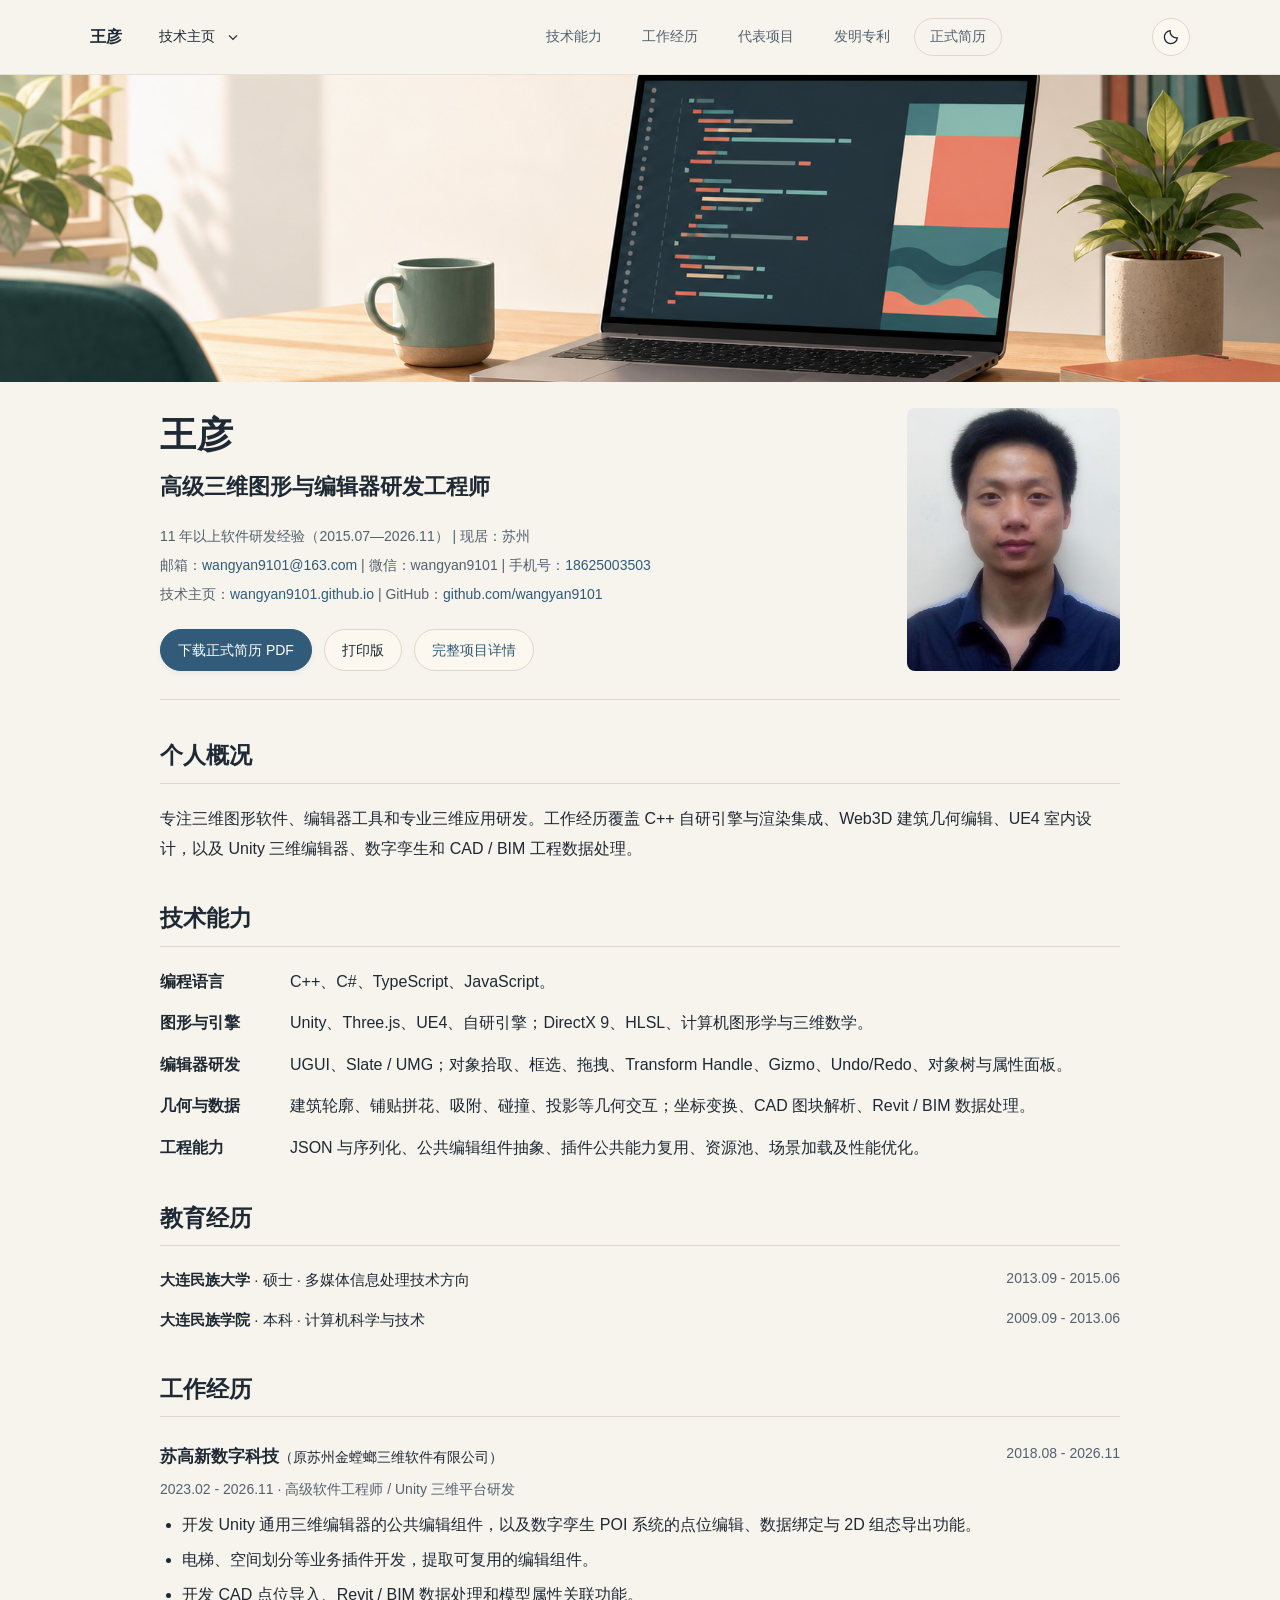
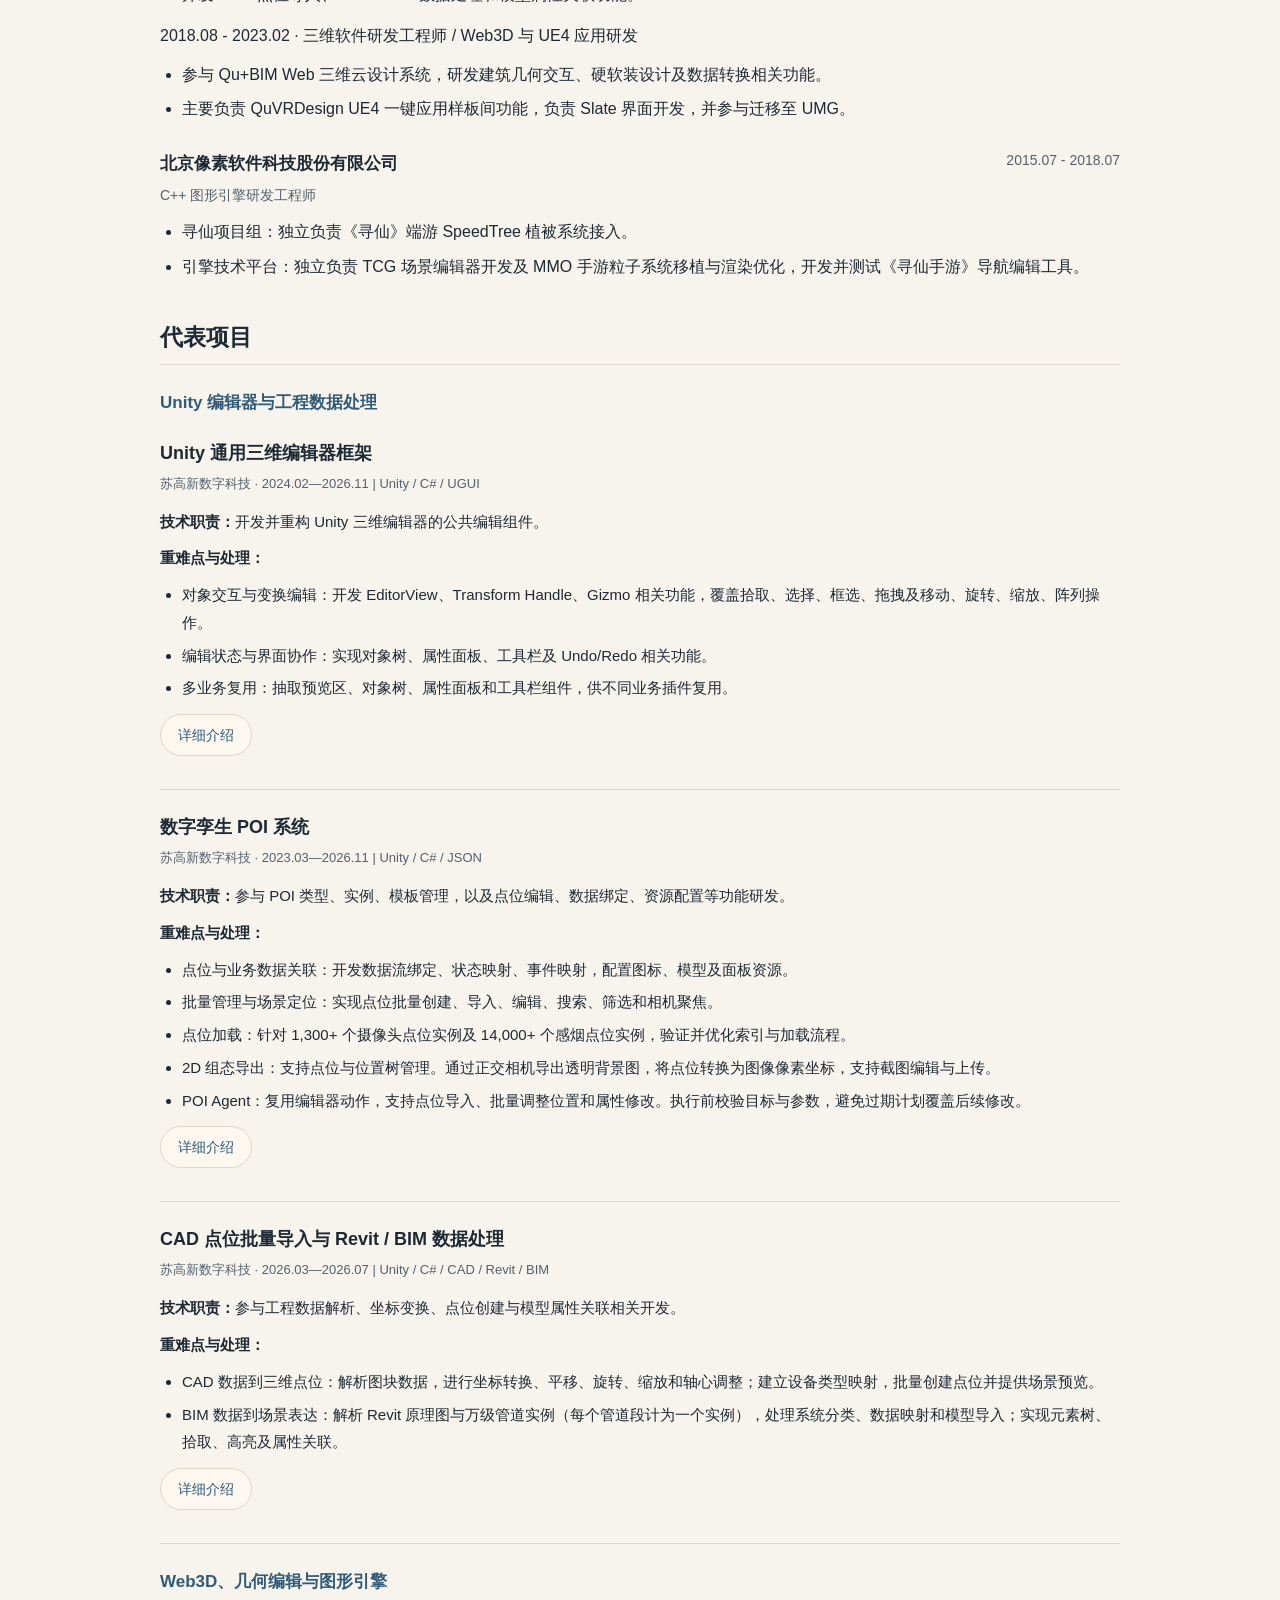
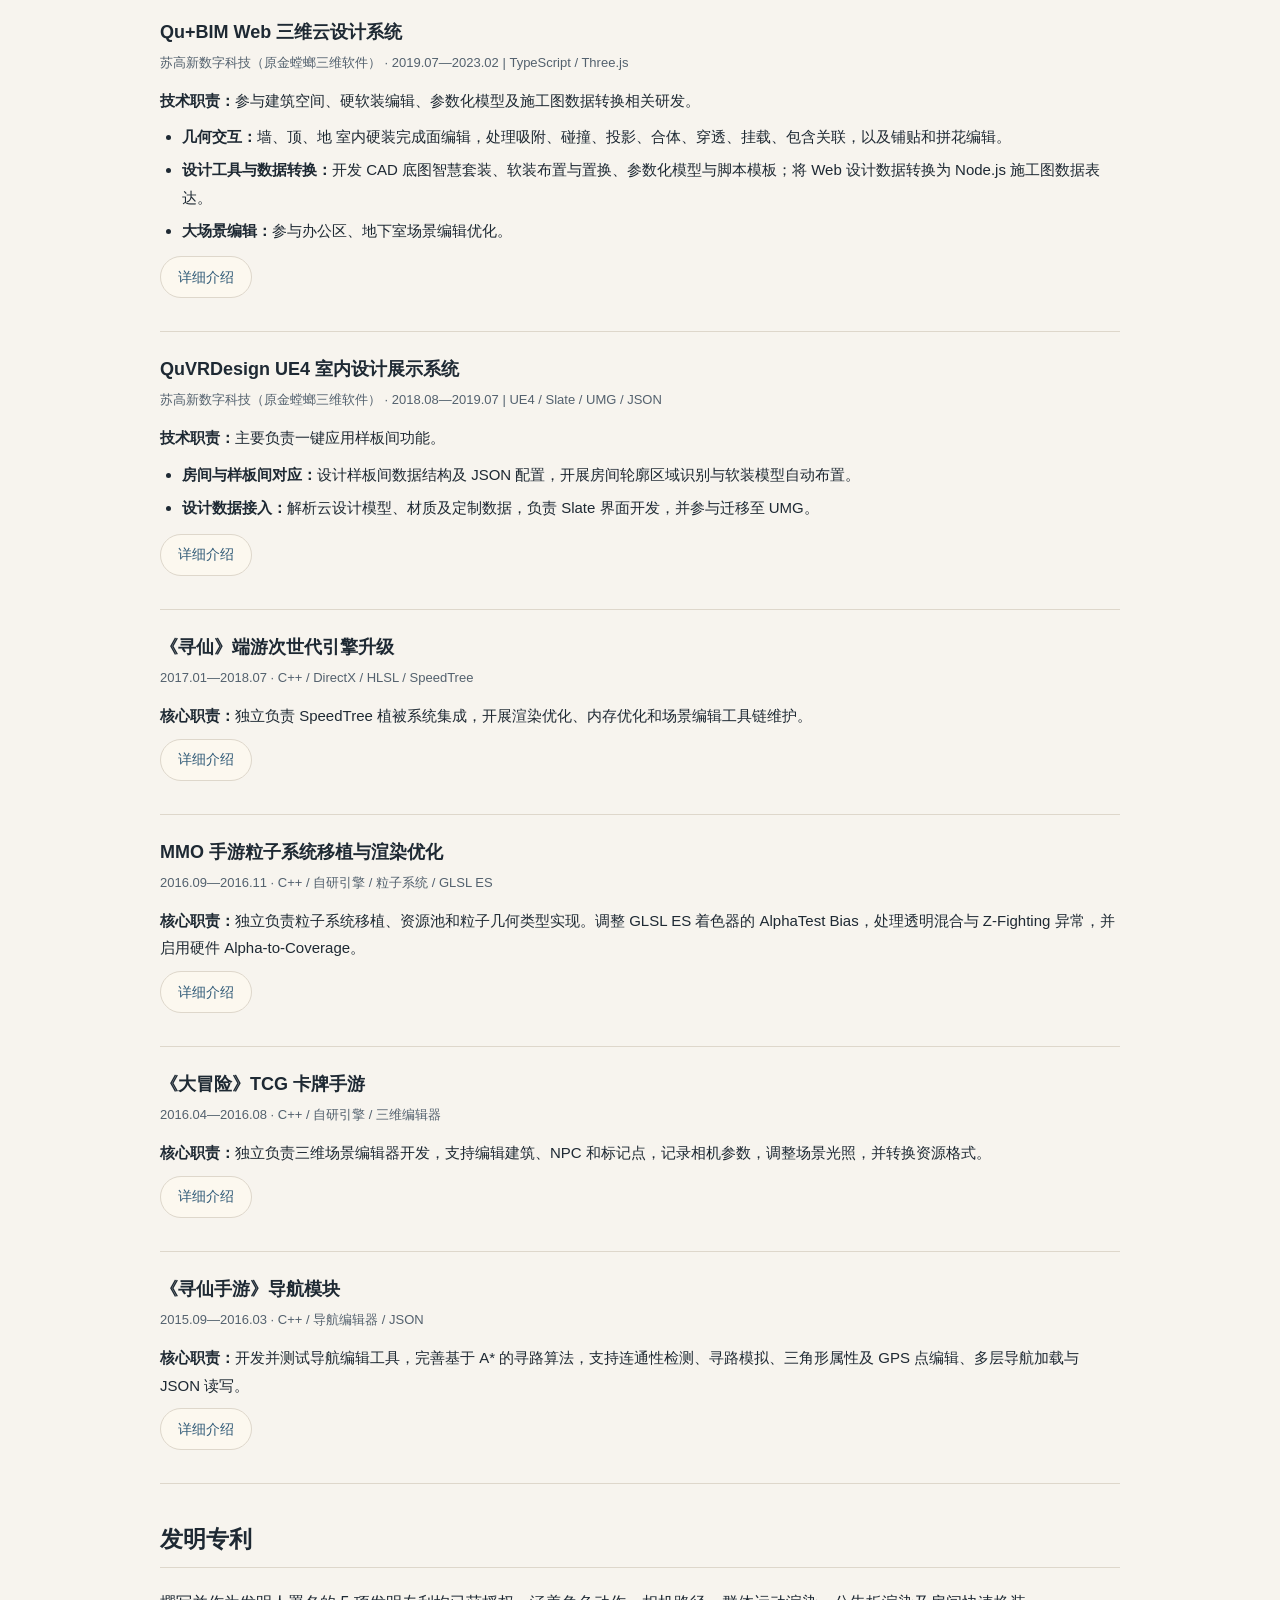
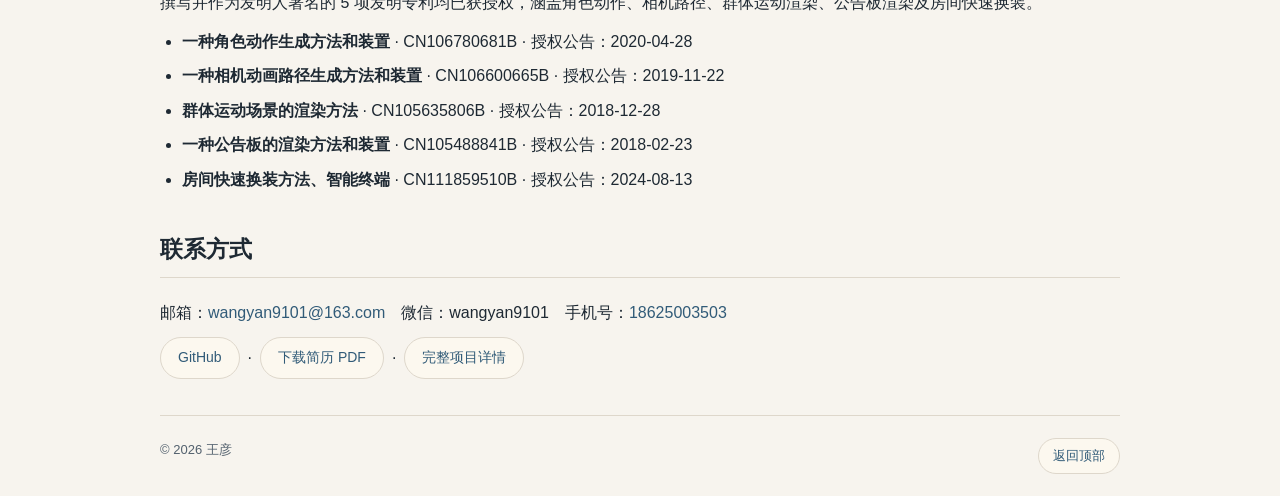
==== commit 05b6e8d3: "Add phone contact to portfolio and resume" ====
--- a/index.html
+++ b/index.html
@@ -1,4 +1,4 @@
-<!doctype html><html lang="zh-CN"><head><meta charset="utf-8"><meta name="viewport" content="width=device-width,initial-scale=1"><title>王彦 | 三维图形与编辑器研发</title><meta name="description" content="王彦，11 年以上三维软件研发经验。C++、C#、Unity、Three.js、几何编辑与 CAD/BIM。工作经历、关键技能和项目重难点。"><meta property="og:title" content="王彦 | 三维图形与编辑器研发"><meta property="og:description" content="关键技能、项目职责与重难点处理"><meta property="og:type" content="website"><meta name="color-scheme" content="light"><link rel="icon" href="projects/mark.svg" type="image/svg+xml"><link rel="stylesheet" href="styles.css?v=e8d966989921"><script src="main.js?v=283712231aef" defer></script><link rel="stylesheet" href="back-to-top.css?v=5ec0dcc4ddd5"><script defer src="back-to-top.js?v=46f91dd4b315"></script></head><body><a class="skip" href="#main">跳至正文</a><div class="site-header"><a class="brand" href="./">王彦</a><details class="page-switcher"><summary>技术主页<svg viewBox="0 0 20 20" width="16" height="16" fill="none" stroke="currentColor" stroke-width="1.6" aria-hidden="true"><path d="m5 8 5 5 5-5"/></svg></summary><div class="page-switcher-menu"><a href="./" aria-current="page">技术主页</a><a href="projects/">项目详情页</a></div></details><nav aria-label="主导航"><a href="#skills">技术能力</a><a href="#experience">工作经历</a><a href="#projects">代表项目</a><a href="#patents">发明专利</a><a href="resume/print.html">正式简历</a></nav><button class="theme-toggle" type="button" aria-label="切换至深色主题" aria-pressed="false" title="切换至深色主题"><svg class="moon-icon" viewBox="0 0 24 24" fill="none" stroke="currentColor" stroke-width="1.7" aria-hidden="true"><path d="M20.5 13.2A8.7 8.7 0 0 1 10.8 3.5a8.7 8.7 0 1 0 9.7 9.7Z"/></svg><svg class="sun-icon" viewBox="0 0 24 24" fill="none" stroke="currentColor" stroke-width="1.7" aria-hidden="true"><circle cx="12" cy="12" r="4"/><path d="M12 2v2m0 16v2M2 12h2m16 0h2M5 5l1.5 1.5m11 11L19 19M5 19l1.5-1.5m11-11L19 5"/></svg></button></div><div id="top"></div><div class="intro-banner"><img src="assets/hero-blog.png" alt="代码写作工作台插画" width="1717" height="916" fetchpriority="high"></div><main id="main"><header class="profile-intro"><div class="profile-copy"><div class="identity-title"><h1>王彦</h1><p class="position">高级三维图形与编辑器研发工程师</p></div><p class="meta">11 年以上软件研发经验（2015.07—2026.11） | 现居：苏州</p><p class="meta">邮箱：<a href="mailto:wangyan9101@163.com">wangyan9101@163.com</a> | 微信：wangyan9101</p><p class="meta">技术主页：<a href="https://wangyan9101.github.io/" target="_blank" rel="noopener noreferrer">wangyan9101.github.io</a> | GitHub：<a href="https://github.com/wangyan9101" target="_blank" rel="noopener noreferrer">github.com/wangyan9101</a></p><div class="actions"><a class="button primary" href="resume/wangyan-resume.pdf?v=a959902a2875" download>下载正式简历 PDF</a><a class="button" href="resume/print.html">打印版</a><a class="text-link" href="projects/">完整项目详情</a></div></div><div class="portrait-frame"><img class="portrait" src="assets/SB.jpg" alt="王彦证件照" width="358" height="441"></div></header>
+<!doctype html><html lang="zh-CN"><head><meta charset="utf-8"><meta name="viewport" content="width=device-width,initial-scale=1"><title>王彦 | 三维图形与编辑器研发</title><meta name="description" content="王彦，11 年以上三维软件研发经验。C++、C#、Unity、Three.js、几何编辑与 CAD/BIM。工作经历、关键技能和项目重难点。"><meta property="og:title" content="王彦 | 三维图形与编辑器研发"><meta property="og:description" content="关键技能、项目职责与重难点处理"><meta property="og:type" content="website"><meta name="color-scheme" content="light"><link rel="icon" href="projects/mark.svg" type="image/svg+xml"><link rel="stylesheet" href="styles.css?v=e8d966989921"><script src="main.js?v=283712231aef" defer></script><link rel="stylesheet" href="back-to-top.css?v=5ec0dcc4ddd5"><script defer src="back-to-top.js?v=46f91dd4b315"></script></head><body><a class="skip" href="#main">跳至正文</a><div class="site-header"><a class="brand" href="./">王彦</a><details class="page-switcher"><summary>技术主页<svg viewBox="0 0 20 20" width="16" height="16" fill="none" stroke="currentColor" stroke-width="1.6" aria-hidden="true"><path d="m5 8 5 5 5-5"/></svg></summary><div class="page-switcher-menu"><a href="./" aria-current="page">技术主页</a><a href="projects/">项目详情页</a></div></details><nav aria-label="主导航"><a href="#skills">技术能力</a><a href="#experience">工作经历</a><a href="#projects">代表项目</a><a href="#patents">发明专利</a><a href="resume/print.html">正式简历</a></nav><button class="theme-toggle" type="button" aria-label="切换至深色主题" aria-pressed="false" title="切换至深色主题"><svg class="moon-icon" viewBox="0 0 24 24" fill="none" stroke="currentColor" stroke-width="1.7" aria-hidden="true"><path d="M20.5 13.2A8.7 8.7 0 0 1 10.8 3.5a8.7 8.7 0 1 0 9.7 9.7Z"/></svg><svg class="sun-icon" viewBox="0 0 24 24" fill="none" stroke="currentColor" stroke-width="1.7" aria-hidden="true"><circle cx="12" cy="12" r="4"/><path d="M12 2v2m0 16v2M2 12h2m16 0h2M5 5l1.5 1.5m11 11L19 19M5 19l1.5-1.5m11-11L19 5"/></svg></button></div><div id="top"></div><div class="intro-banner"><img src="assets/hero-blog.png" alt="代码写作工作台插画" width="1717" height="916" fetchpriority="high"></div><main id="main"><header class="profile-intro"><div class="profile-copy"><div class="identity-title"><h1>王彦</h1><p class="position">高级三维图形与编辑器研发工程师</p></div><p class="meta">11 年以上软件研发经验（2015.07—2026.11） | 现居：苏州</p><p class="meta">邮箱：<a href="mailto:wangyan9101@163.com">wangyan9101@163.com</a> | 微信：wangyan9101 | 手机号：<a href="tel:18625003503">18625003503</a></p><p class="meta">技术主页：<a href="https://wangyan9101.github.io/" target="_blank" rel="noopener noreferrer">wangyan9101.github.io</a> | GitHub：<a href="https://github.com/wangyan9101" target="_blank" rel="noopener noreferrer">github.com/wangyan9101</a></p><div class="actions"><a class="button primary" href="resume/wangyan-resume.pdf?v=348509ffa541" download>下载正式简历 PDF</a><a class="button" href="resume/print.html">打印版</a><a class="text-link" href="projects/">完整项目详情</a></div></div><div class="portrait-frame"><img class="portrait" src="assets/SB.jpg" alt="王彦证件照" width="358" height="441"></div></header>
 <h2 id="about">个人概况</h2><p>专注三维图形软件、编辑器工具和专业三维应用研发。工作经历覆盖 C++ 自研引擎与渲染集成、Web3D 建筑几何编辑、UE4 室内设计，以及 Unity 三维编辑器、数字孪生和 CAD / BIM 工程数据处理。</p>
 <h2 id="skills">技术能力</h2><dl class="skills"><dt>编程语言</dt><dd>C++、C#、TypeScript、JavaScript。</dd><dt>图形与引擎</dt><dd>Unity、Three.js、UE4、自研引擎；DirectX 9、HLSL、计算机图形学与三维数学。</dd><dt>编辑器研发</dt><dd>UGUI、Slate / UMG；对象拾取、框选、拖拽、Transform Handle、Gizmo、Undo/Redo、对象树与属性面板。</dd><dt>几何与数据</dt><dd>建筑轮廓、铺贴拼花、吸附、碰撞、投影等几何交互；坐标变换、CAD 图块解析、Revit / BIM 数据处理。</dd><dt>工程能力</dt><dd>JSON 与序列化、公共编辑组件抽象、插件公共能力复用、资源池、场景加载及性能优化。</dd></dl>
 <h2>教育经历</h2><div class="education"><span><strong>大连民族大学</strong> · 硕士 · 多媒体信息处理技术方向</span><span>2013.09 - 2015.06</span></div><div class="education"><span><strong>大连民族学院</strong> · 本科 · 计算机科学与技术</span><span>2009.09 - 2013.06</span></div>
@@ -16,4 +16,4 @@
 <article class="project pixel-project"><h3>《大冒险》TCG 卡牌手游</h3><p class="stack">2016.04—2016.08 · C++ / 自研引擎 / 三维编辑器</p><p><span class="label">核心职责：</span>独立负责三维场景编辑器开发，支持编辑建筑、NPC 和标记点，记录相机参数，调整场景光照，并转换资源格式。</p><p class="project-detail-links"><a class="text-link" href="projects/#tcg">详细介绍</a></p></article>
 <article class="project pixel-project"><h3>《寻仙手游》导航模块</h3><p class="stack">2015.09—2016.03 · C++ / 导航编辑器 / JSON</p><p><span class="label">核心职责：</span>开发并测试导航编辑工具，完善基于 A* 的寻路算法，支持连通性检测、寻路模拟、三角形属性及 GPS 点编辑、多层导航加载与 JSON 读写。</p><p class="project-detail-links"><a class="text-link" href="projects/#navigation">详细介绍</a></p></article>
 <h2 id="patents">发明专利</h2><p>撰写并作为发明人署名的 5 项发明专利均已获授权，涵盖角色动作、相机路径、群体运动渲染、公告板渲染及房间快速换装。</p><ul class="patent-list"><li><strong>一种角色动作生成方法和装置</strong> · CN106780681B · 授权公告：2020-04-28</li><li><strong>一种相机动画路径生成方法和装置</strong> · CN106600665B · 授权公告：2019-11-22</li><li><strong>群体运动场景的渲染方法</strong> · CN105635806B · 授权公告：2018-12-28</li><li><strong>一种公告板的渲染方法和装置</strong> · CN105488841B · 授权公告：2018-02-23</li><li><strong>房间快速换装方法、智能终端</strong> · CN111859510B · 授权公告：2024-08-13</li></ul>
-<section class="contact"><h2>联系方式</h2><p>邮箱：<a href="mailto:wangyan9101@163.com">wangyan9101@163.com</a>　微信：wangyan9101</p><p><a href="https://github.com/wangyan9101" target="_blank" rel="noopener noreferrer">GitHub</a> · <a href="resume/wangyan-resume.pdf?v=a959902a2875" download>下载简历 PDF</a> · <a href="projects/">完整项目详情</a></p></section></main><footer class="site-footer"><span>© 2026 王彦</span><a href="#top">返回顶部</a></footer></body></html>+<section class="contact"><h2>联系方式</h2><p>邮箱：<a href="mailto:wangyan9101@163.com">wangyan9101@163.com</a>　微信：wangyan9101　手机号：<a href="tel:18625003503">18625003503</a></p><p><a href="https://github.com/wangyan9101" target="_blank" rel="noopener noreferrer">GitHub</a> · <a href="resume/wangyan-resume.pdf?v=348509ffa541" download>下载简历 PDF</a> · <a href="projects/">完整项目详情</a></p></section></main><footer class="site-footer"><span>© 2026 王彦</span><a href="#top">返回顶部</a></footer></body></html>
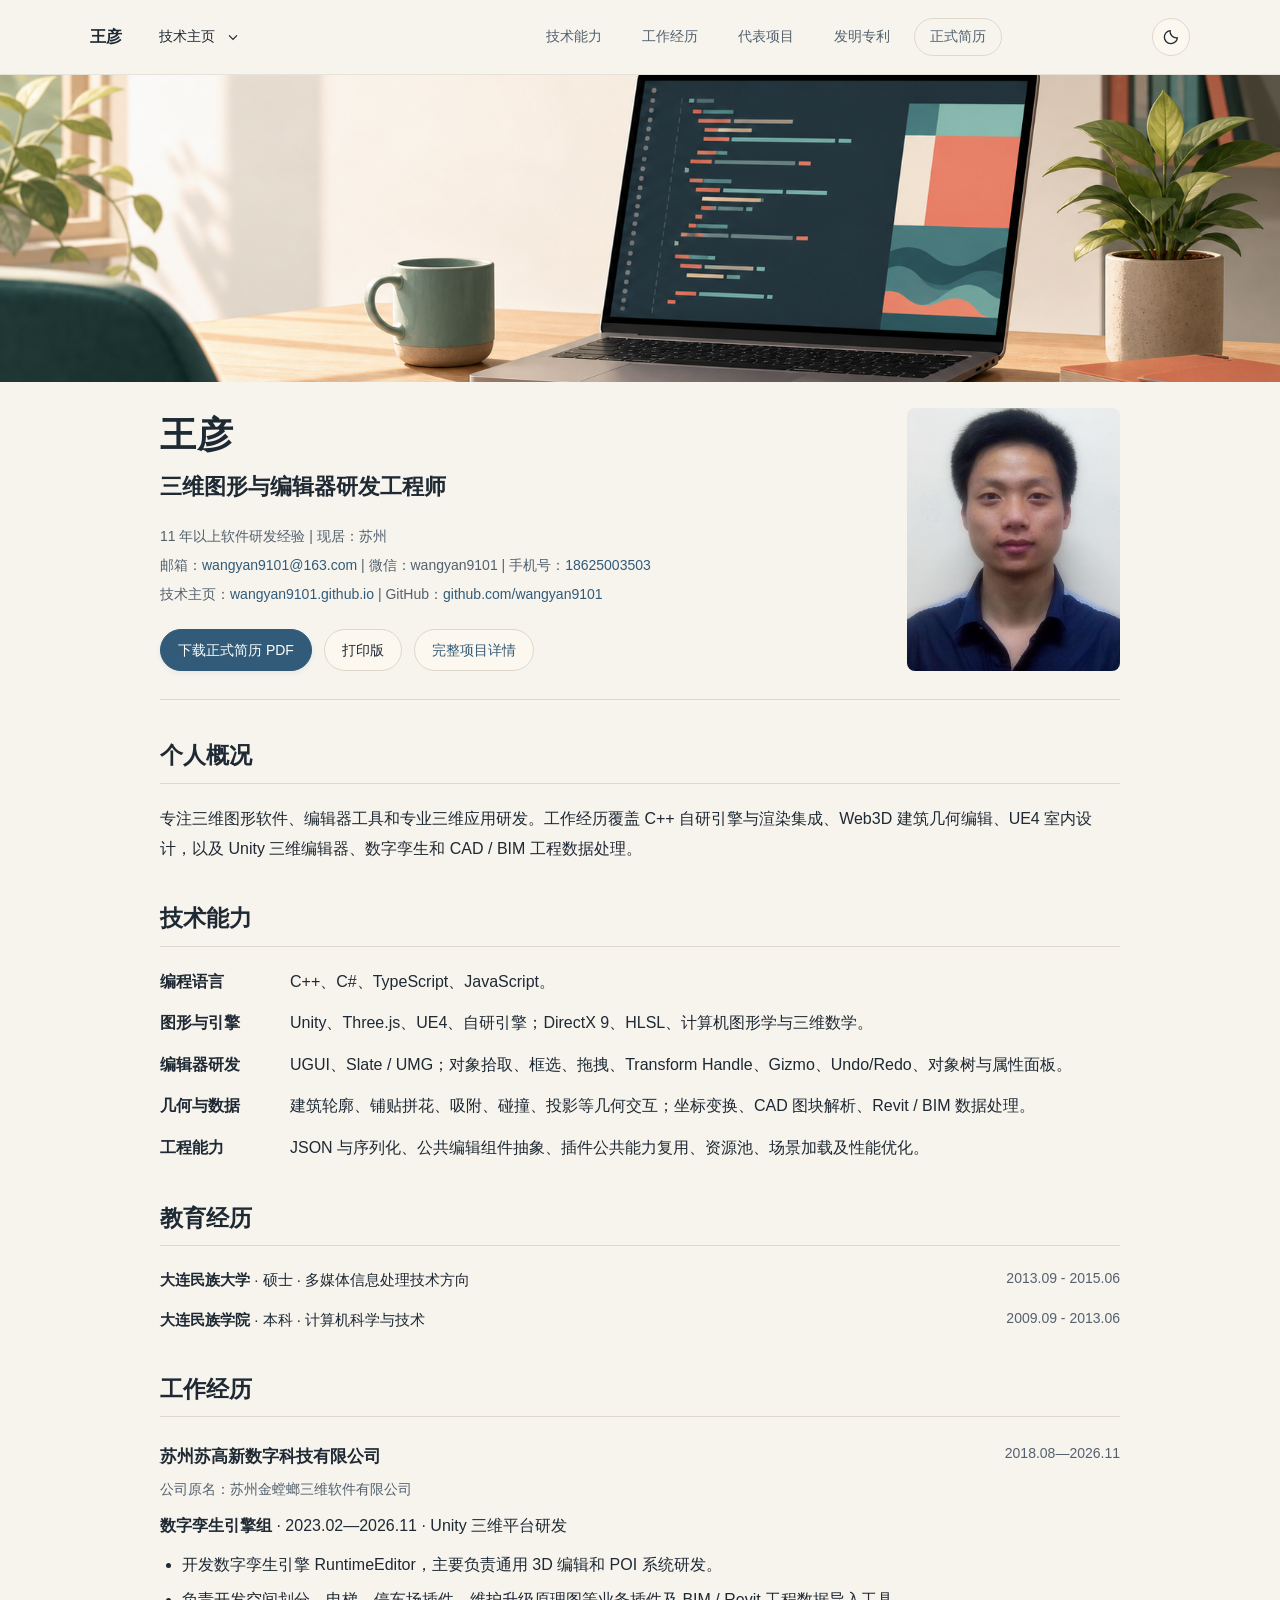
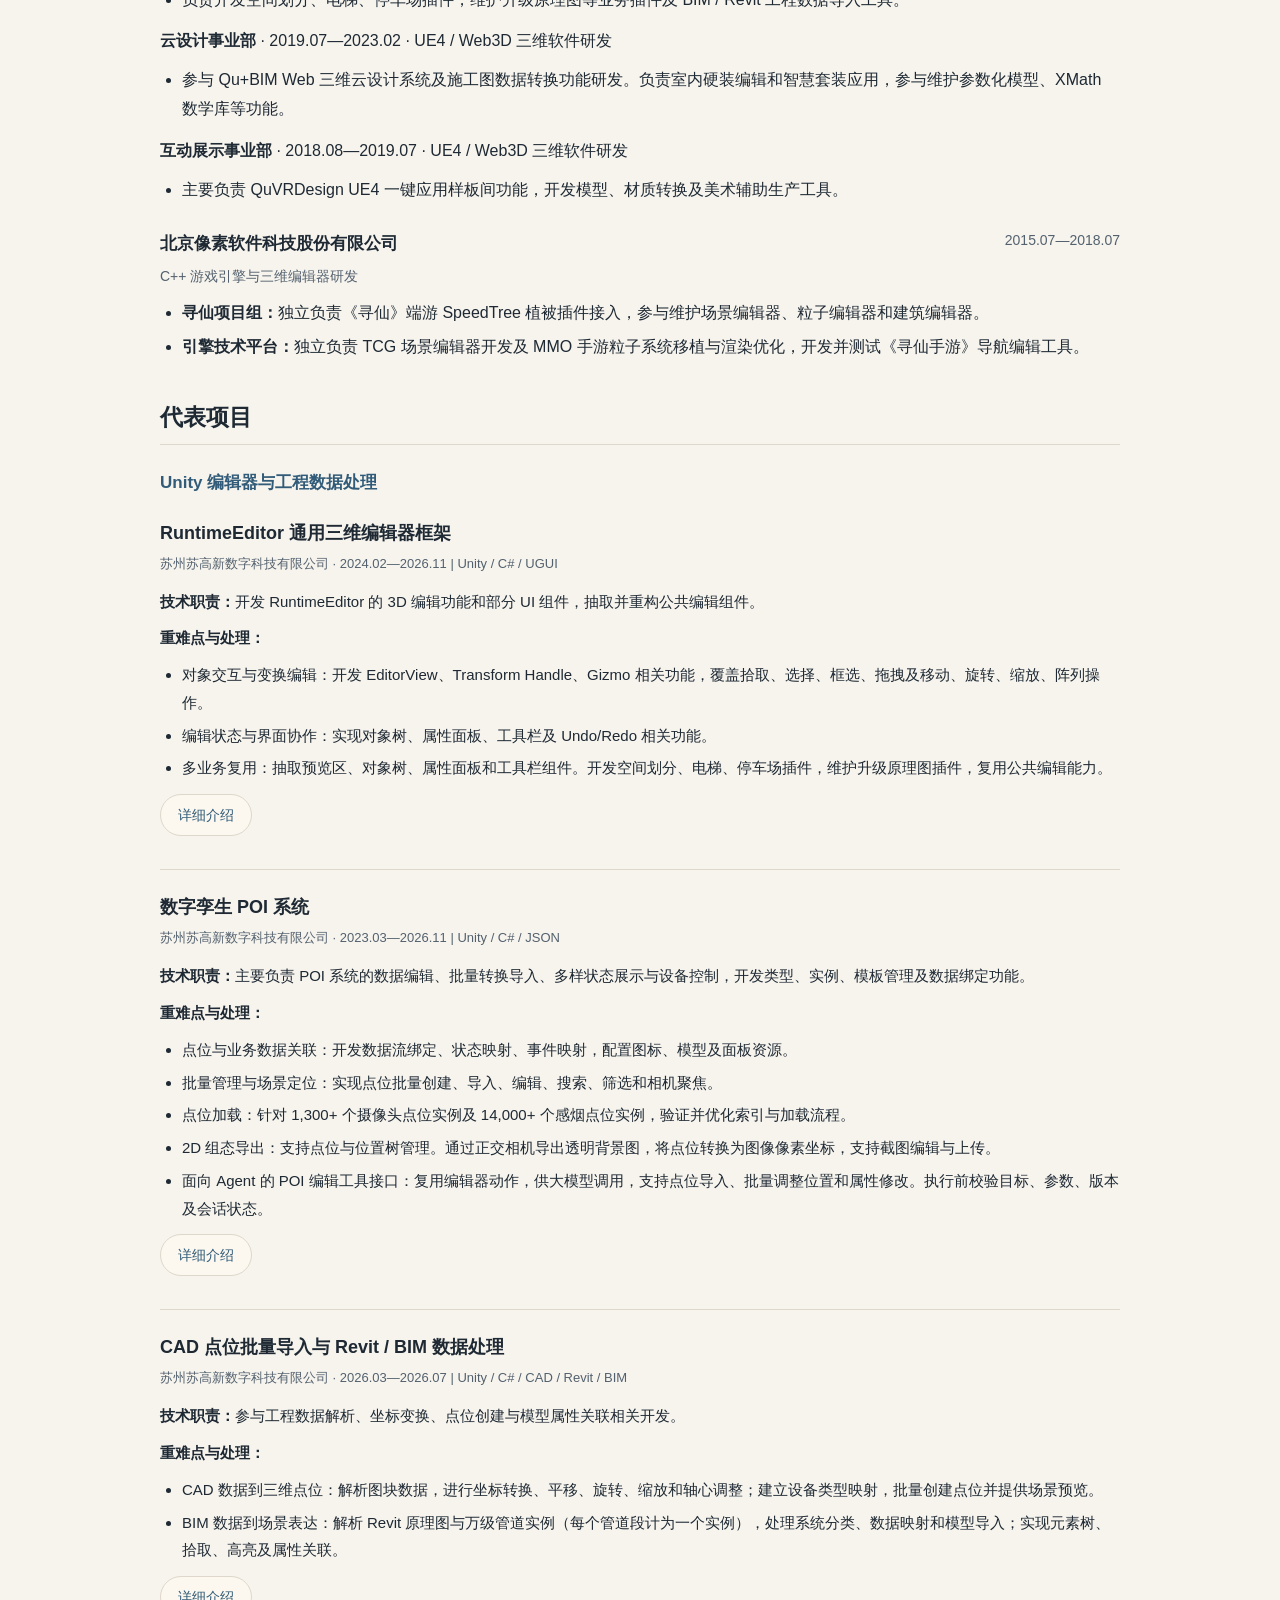
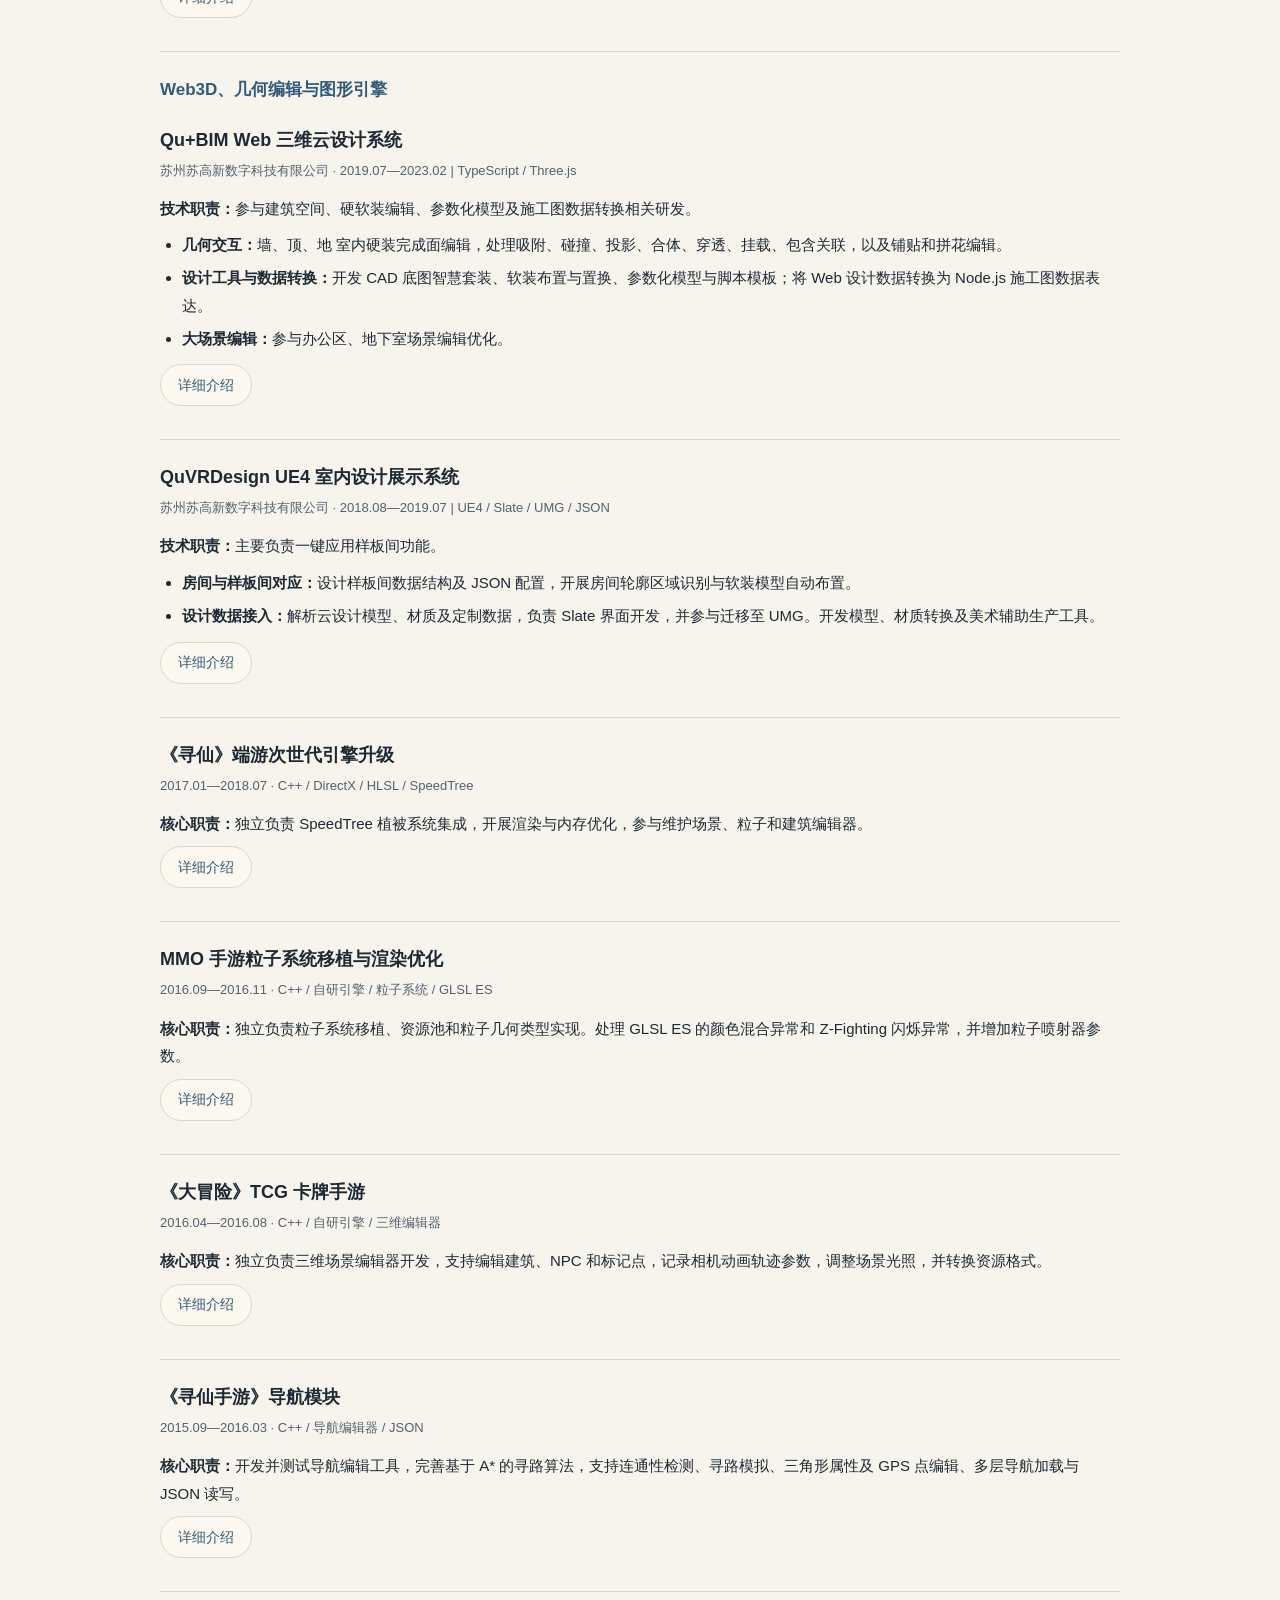
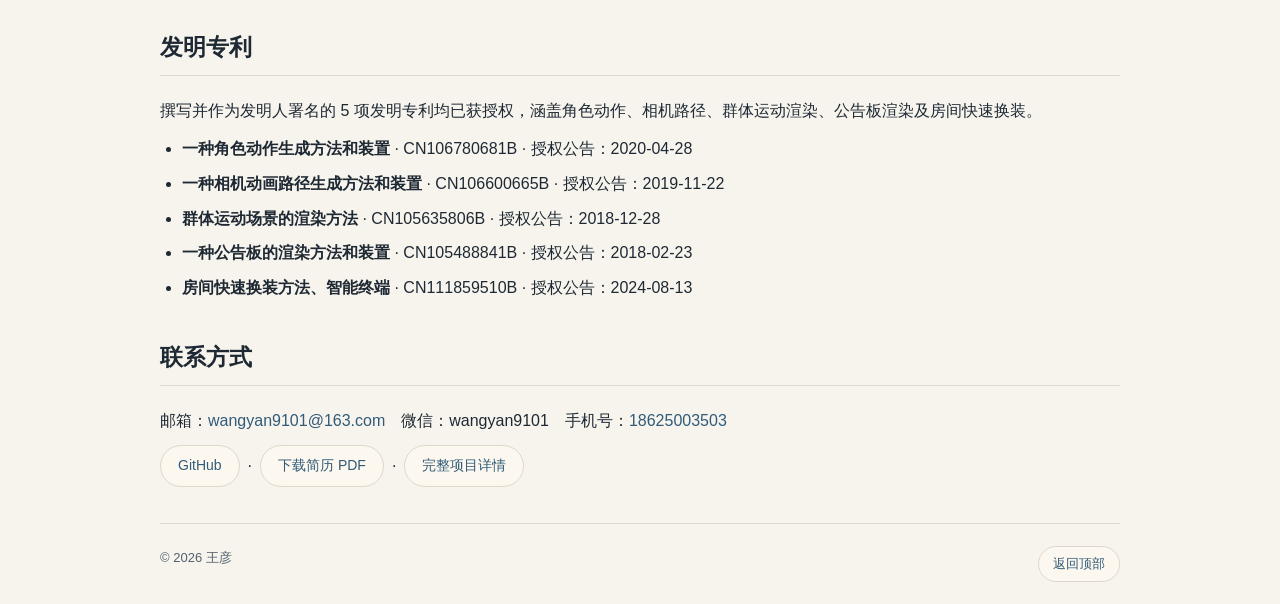
==== commit 4cfcf499: "Refine resume roles, team history and project responsibilities" ====
--- a/index.html
+++ b/index.html
@@ -1,19 +1,22 @@
-<!doctype html><html lang="zh-CN"><head><meta charset="utf-8"><meta name="viewport" content="width=device-width,initial-scale=1"><title>王彦 | 三维图形与编辑器研发</title><meta name="description" content="王彦，11 年以上三维软件研发经验。C++、C#、Unity、Three.js、几何编辑与 CAD/BIM。工作经历、关键技能和项目重难点。"><meta property="og:title" content="王彦 | 三维图形与编辑器研发"><meta property="og:description" content="关键技能、项目职责与重难点处理"><meta property="og:type" content="website"><meta name="color-scheme" content="light"><link rel="icon" href="projects/mark.svg" type="image/svg+xml"><link rel="stylesheet" href="styles.css?v=e8d966989921"><script src="main.js?v=283712231aef" defer></script><link rel="stylesheet" href="back-to-top.css?v=5ec0dcc4ddd5"><script defer src="back-to-top.js?v=46f91dd4b315"></script></head><body><a class="skip" href="#main">跳至正文</a><div class="site-header"><a class="brand" href="./">王彦</a><details class="page-switcher"><summary>技术主页<svg viewBox="0 0 20 20" width="16" height="16" fill="none" stroke="currentColor" stroke-width="1.6" aria-hidden="true"><path d="m5 8 5 5 5-5"/></svg></summary><div class="page-switcher-menu"><a href="./" aria-current="page">技术主页</a><a href="projects/">项目详情页</a></div></details><nav aria-label="主导航"><a href="#skills">技术能力</a><a href="#experience">工作经历</a><a href="#projects">代表项目</a><a href="#patents">发明专利</a><a href="resume/print.html">正式简历</a></nav><button class="theme-toggle" type="button" aria-label="切换至深色主题" aria-pressed="false" title="切换至深色主题"><svg class="moon-icon" viewBox="0 0 24 24" fill="none" stroke="currentColor" stroke-width="1.7" aria-hidden="true"><path d="M20.5 13.2A8.7 8.7 0 0 1 10.8 3.5a8.7 8.7 0 1 0 9.7 9.7Z"/></svg><svg class="sun-icon" viewBox="0 0 24 24" fill="none" stroke="currentColor" stroke-width="1.7" aria-hidden="true"><circle cx="12" cy="12" r="4"/><path d="M12 2v2m0 16v2M2 12h2m16 0h2M5 5l1.5 1.5m11 11L19 19M5 19l1.5-1.5m11-11L19 5"/></svg></button></div><div id="top"></div><div class="intro-banner"><img src="assets/hero-blog.png" alt="代码写作工作台插画" width="1717" height="916" fetchpriority="high"></div><main id="main"><header class="profile-intro"><div class="profile-copy"><div class="identity-title"><h1>王彦</h1><p class="position">高级三维图形与编辑器研发工程师</p></div><p class="meta">11 年以上软件研发经验（2015.07—2026.11） | 现居：苏州</p><p class="meta">邮箱：<a href="mailto:wangyan9101@163.com">wangyan9101@163.com</a> | 微信：wangyan9101 | 手机号：<a href="tel:18625003503">18625003503</a></p><p class="meta">技术主页：<a href="https://wangyan9101.github.io/" target="_blank" rel="noopener noreferrer">wangyan9101.github.io</a> | GitHub：<a href="https://github.com/wangyan9101" target="_blank" rel="noopener noreferrer">github.com/wangyan9101</a></p><div class="actions"><a class="button primary" href="resume/wangyan-resume.pdf?v=348509ffa541" download>下载正式简历 PDF</a><a class="button" href="resume/print.html">打印版</a><a class="text-link" href="projects/">完整项目详情</a></div></div><div class="portrait-frame"><img class="portrait" src="assets/SB.jpg" alt="王彦证件照" width="358" height="441"></div></header>
+<!doctype html><html lang="zh-CN"><head><meta charset="utf-8"><meta name="viewport" content="width=device-width,initial-scale=1"><title>王彦 | 三维图形与编辑器研发工程师</title><meta name="description" content="王彦，三维图形与编辑器研发工程师，11 年以上三维软件研发经验。C++、C#、Unity、Three.js、几何编辑与 CAD/BIM。工作经历、关键技能和项目重难点。"><meta property="og:title" content="王彦 | 三维图形与编辑器研发工程师"><meta property="og:description" content="三维图形与编辑器研发工程师，关键技能、项目职责与重难点处理"><meta property="og:type" content="website"><meta name="color-scheme" content="light"><link rel="icon" href="projects/mark.svg" type="image/svg+xml"><link rel="stylesheet" href="styles.css?v=45b7a592b704"><script src="main.js?v=283712231aef" defer></script><link rel="stylesheet" href="back-to-top.css?v=5ec0dcc4ddd5"><script defer src="back-to-top.js?v=46f91dd4b315"></script></head><body><a class="skip" href="#main">跳至正文</a><div class="site-header"><a class="brand" href="./">王彦</a><details class="page-switcher"><summary>技术主页<svg viewBox="0 0 20 20" width="16" height="16" fill="none" stroke="currentColor" stroke-width="1.6" aria-hidden="true"><path d="m5 8 5 5 5-5"/></svg></summary><div class="page-switcher-menu"><a href="./" aria-current="page">技术主页</a><a href="projects/">项目详情页</a></div></details><nav aria-label="主导航"><a href="#skills">技术能力</a><a href="#experience">工作经历</a><a href="#projects">代表项目</a><a href="#patents">发明专利</a><a href="resume/print.html">正式简历</a></nav><button class="theme-toggle" type="button" aria-label="切换至深色主题" aria-pressed="false" title="切换至深色主题"><svg class="moon-icon" viewBox="0 0 24 24" fill="none" stroke="currentColor" stroke-width="1.7" aria-hidden="true"><path d="M20.5 13.2A8.7 8.7 0 0 1 10.8 3.5a8.7 8.7 0 1 0 9.7 9.7Z"/></svg><svg class="sun-icon" viewBox="0 0 24 24" fill="none" stroke="currentColor" stroke-width="1.7" aria-hidden="true"><circle cx="12" cy="12" r="4"/><path d="M12 2v2m0 16v2M2 12h2m16 0h2M5 5l1.5 1.5m11 11L19 19M5 19l1.5-1.5m11-11L19 5"/></svg></button></div><div id="top"></div><div class="intro-banner"><img src="assets/hero-blog.png" alt="代码写作工作台插画" width="1717" height="916" fetchpriority="high"></div><main id="main"><header class="profile-intro"><div class="profile-copy"><div class="identity-title"><h1>王彦</h1><p class="position">三维图形与编辑器研发工程师</p></div><p class="meta">11 年以上软件研发经验 | 现居：苏州</p><p class="meta">邮箱：<a href="mailto:wangyan9101@163.com">wangyan9101@163.com</a> | 微信：wangyan9101 | 手机号：<a href="tel:18625003503">18625003503</a></p><p class="meta">技术主页：<a href="https://wangyan9101.github.io/" target="_blank" rel="noopener noreferrer">wangyan9101.github.io</a> | GitHub：<a href="https://github.com/wangyan9101" target="_blank" rel="noopener noreferrer">github.com/wangyan9101</a></p><div class="actions"><a class="button primary" href="resume/wangyan-resume.pdf?v=bc97c3b55002" download>下载正式简历 PDF</a><a class="button" href="resume/print.html">打印版</a><a class="text-link" href="projects/">完整项目详情</a></div></div><div class="portrait-frame"><img class="portrait" src="assets/SB.jpg" alt="王彦证件照" width="358" height="441"></div></header>
 <h2 id="about">个人概况</h2><p>专注三维图形软件、编辑器工具和专业三维应用研发。工作经历覆盖 C++ 自研引擎与渲染集成、Web3D 建筑几何编辑、UE4 室内设计，以及 Unity 三维编辑器、数字孪生和 CAD / BIM 工程数据处理。</p>
 <h2 id="skills">技术能力</h2><dl class="skills"><dt>编程语言</dt><dd>C++、C#、TypeScript、JavaScript。</dd><dt>图形与引擎</dt><dd>Unity、Three.js、UE4、自研引擎；DirectX 9、HLSL、计算机图形学与三维数学。</dd><dt>编辑器研发</dt><dd>UGUI、Slate / UMG；对象拾取、框选、拖拽、Transform Handle、Gizmo、Undo/Redo、对象树与属性面板。</dd><dt>几何与数据</dt><dd>建筑轮廓、铺贴拼花、吸附、碰撞、投影等几何交互；坐标变换、CAD 图块解析、Revit / BIM 数据处理。</dd><dt>工程能力</dt><dd>JSON 与序列化、公共编辑组件抽象、插件公共能力复用、资源池、场景加载及性能优化。</dd></dl>
 <h2>教育经历</h2><div class="education"><span><strong>大连民族大学</strong> · 硕士 · 多媒体信息处理技术方向</span><span>2013.09 - 2015.06</span></div><div class="education"><span><strong>大连民族学院</strong> · 本科 · 计算机科学与技术</span><span>2009.09 - 2013.06</span></div>
-<h2 id="experience">工作经历</h2><div class="job"><strong>苏高新数字科技<small class="former-name">（原苏州金螳螂三维软件有限公司）</small></strong><span>2018.08 - 2026.11</span></div><p>2023.02 - 2026.11 · 高级软件工程师 / Unity 三维平台研发</p><ul><li>开发 Unity 通用三维编辑器的公共编辑组件，以及数字孪生 POI 系统的点位编辑、数据绑定与 2D 组态导出功能。</li><li>电梯、空间划分等业务插件开发，提取可复用的编辑组件。</li><li>开发 CAD 点位导入、Revit / BIM 数据处理和模型属性关联功能。</li></ul>
-<p>2018.08 - 2023.02 · 三维软件研发工程师 / Web3D 与 UE4 应用研发</p><ul><li>参与 Qu+BIM Web 三维云设计系统，研发建筑几何交互、硬软装设计及数据转换相关功能。</li><li>主要负责 QuVRDesign UE4 一键应用样板间功能，负责 Slate 界面开发，并参与迁移至 UMG。</li></ul>
-<div class="job"><strong>北京像素软件科技股份有限公司</strong><span>2015.07 - 2018.07</span></div><p>C++ 图形引擎研发工程师</p><ul><li>寻仙项目组：独立负责《寻仙》端游 SpeedTree 植被系统接入。</li><li>引擎技术平台：独立负责 TCG 场景编辑器开发及 MMO 手游粒子系统移植与渲染优化，开发并测试《寻仙手游》导航编辑工具。</li></ul>
+<h2 id="experience">工作经历</h2><div class="job"><strong>苏州苏高新数字科技有限公司</strong><span>2018.08—2026.11</span></div><p class="former-name">公司原名：苏州金螳螂三维软件有限公司</p>
+<p><strong>数字孪生引擎组</strong> · 2023.02—2026.11 · Unity 三维平台研发</p><ul><li>开发数字孪生引擎 RuntimeEditor，主要负责通用 3D 编辑和 POI 系统研发。</li><li>负责开发空间划分、电梯、停车场插件，维护升级原理图等业务插件及 BIM / Revit 工程数据导入工具。</li></ul>
+<p><strong>云设计事业部</strong> · 2019.07—2023.02 · UE4 / Web3D 三维软件研发</p><ul><li>参与 Qu+BIM Web 三维云设计系统及施工图数据转换功能研发。负责室内硬装编辑和智慧套装应用，参与维护参数化模型、XMath 数学库等功能。</li></ul>
+<p><strong>互动展示事业部</strong> · 2018.08—2019.07 · UE4 / Web3D 三维软件研发</p><ul><li>主要负责 QuVRDesign UE4 一键应用样板间功能，开发模型、材质转换及美术辅助生产工具。</li></ul>
+<div class="job"><strong>北京像素软件科技股份有限公司</strong><span>2015.07—2018.07</span></div><p>C++ 游戏引擎与三维编辑器研发</p>
+<ul><li><strong>寻仙项目组：</strong>独立负责《寻仙》端游 SpeedTree 植被插件接入，参与维护场景编辑器、粒子编辑器和建筑编辑器。</li><li><strong>引擎技术平台：</strong>独立负责 TCG 场景编辑器开发及 MMO 手游粒子系统移植与渲染优化，开发并测试《寻仙手游》导航编辑工具。</li></ul>
 <h2 id="projects">代表项目</h2><h3 class="group-title">Unity 编辑器与工程数据处理</h3>
-<article class="project"><h3>Unity 通用三维编辑器框架</h3><p class="stack">苏高新数字科技 · 2024.02—2026.11 | Unity / C# / UGUI</p><p><span class="label">技术职责：</span>开发并重构 Unity 三维编辑器的公共编辑组件。</p><p><span class="label">重难点与处理：</span></p><ul><li>对象交互与变换编辑：开发 EditorView、Transform Handle、Gizmo 相关功能，覆盖拾取、选择、框选、拖拽及移动、旋转、缩放、阵列操作。</li><li>编辑状态与界面协作：实现对象树、属性面板、工具栏及 Undo/Redo 相关功能。</li><li>多业务复用：抽取预览区、对象树、属性面板和工具栏组件，供不同业务插件复用。</li></ul><p class="project-detail-links"><a class="text-link" href="projects/#unity-editor">详细介绍</a></p></article>
-<article class="project"><h3>数字孪生 POI 系统</h3><p class="stack">苏高新数字科技 · 2023.03—2026.11 | Unity / C# / JSON</p><p><span class="label">技术职责：</span>参与 POI 类型、实例、模板管理，以及点位编辑、数据绑定、资源配置等功能研发。</p><p><span class="label">重难点与处理：</span></p><ul><li>点位与业务数据关联：开发数据流绑定、状态映射、事件映射，配置图标、模型及面板资源。</li><li>批量管理与场景定位：实现点位批量创建、导入、编辑、搜索、筛选和相机聚焦。</li><li>点位加载：针对 1,300+ 个摄像头点位实例及 14,000+ 个感烟点位实例，验证并优化索引与加载流程。</li><li>2D 组态导出：支持点位与位置树管理。通过正交相机导出透明背景图，将点位转换为图像像素坐标，支持截图编辑与上传。</li><li>POI Agent：复用编辑器动作，支持点位导入、批量调整位置和属性修改。执行前校验目标与参数，避免过期计划覆盖后续修改。</li></ul><p class="project-detail-links"><a class="text-link" href="projects/#poi">详细介绍</a></p></article>
-<article class="project"><h3>CAD 点位批量导入与 Revit / BIM 数据处理</h3><p class="stack">苏高新数字科技 · 2026.03—2026.07 | Unity / C# / CAD / Revit / BIM</p><p><span class="label">技术职责：</span>参与工程数据解析、坐标变换、点位创建与模型属性关联相关开发。</p><p><span class="label">重难点与处理：</span></p><ul><li>CAD 数据到三维点位：解析图块数据，进行坐标转换、平移、旋转、缩放和轴心调整；建立设备类型映射，批量创建点位并提供场景预览。</li><li>BIM 数据到场景表达：解析 Revit 原理图与万级管道实例（每个管道段计为一个实例），处理系统分类、数据映射和模型导入；实现元素树、拾取、高亮及属性关联。</li></ul><p class="project-detail-links"><a class="text-link" href="projects/#cad-bim">详细介绍</a></p></article><h3 class="group-title">Web3D、几何编辑与图形引擎</h3>
-<article class="project"><h3>Qu+BIM Web 三维云设计系统</h3><p class="stack">苏高新数字科技（原金螳螂三维软件） · 2019.07—2023.02 | TypeScript / Three.js</p><p><span class="label">技术职责：</span>参与建筑空间、硬软装编辑、参数化模型及施工图数据转换相关研发。</p><ul><li><strong>几何交互：</strong>墙、顶、地 室内硬装完成面编辑，处理吸附、碰撞、投影、合体、穿透、挂载、包含关联，以及铺贴和拼花编辑。</li><li><strong>设计工具与数据转换：</strong>开发 CAD 底图智慧套装、软装布置与置换、参数化模型与脚本模板；将 Web 设计数据转换为 Node.js 施工图数据表达。</li><li><strong>大场景编辑：</strong>参与办公区、地下室场景编辑优化。</li></ul><p class="project-detail-links"><a class="text-link" href="projects/#web-design">详细介绍</a></p></article>
-<article class="project"><h3>QuVRDesign UE4 室内设计展示系统</h3><p class="stack">苏高新数字科技（原金螳螂三维软件） · 2018.08—2019.07 | UE4 / Slate / UMG / JSON</p><p><span class="label">技术职责：</span>主要负责一键应用样板间功能。</p><ul><li><strong>房间与样板间对应：</strong>设计样板间数据结构及 JSON 配置，开展房间轮廓区域识别与软装模型自动布置。</li><li><strong>设计数据接入：</strong>解析云设计模型、材质及定制数据，负责 Slate 界面开发，并参与迁移至 UMG。</li></ul><p class="project-detail-links"><a class="text-link" href="projects/#ue4">详细介绍</a></p></article>
-<article class="project pixel-project"><h3>《寻仙》端游次世代引擎升级</h3><p class="stack">2017.01—2018.07 · C++ / DirectX / HLSL / SpeedTree</p><p><span class="label">核心职责：</span>独立负责 SpeedTree 植被系统集成，开展渲染优化、内存优化和场景编辑工具链维护。</p><p class="project-detail-links"><a class="text-link" href="projects/#speedtree">详细介绍</a></p></article>
-<article class="project pixel-project"><h3>MMO 手游粒子系统移植与渲染优化</h3><p class="stack">2016.09—2016.11 · C++ / 自研引擎 / 粒子系统 / GLSL ES</p><p><span class="label">核心职责：</span>独立负责粒子系统移植、资源池和粒子几何类型实现。调整 GLSL ES 着色器的 AlphaTest Bias，处理透明混合与 Z-Fighting 异常，并启用硬件 Alpha-to-Coverage。</p><p class="project-detail-links"><a class="text-link" href="projects/#particles">详细介绍</a></p></article>
-<article class="project pixel-project"><h3>《大冒险》TCG 卡牌手游</h3><p class="stack">2016.04—2016.08 · C++ / 自研引擎 / 三维编辑器</p><p><span class="label">核心职责：</span>独立负责三维场景编辑器开发，支持编辑建筑、NPC 和标记点，记录相机参数，调整场景光照，并转换资源格式。</p><p class="project-detail-links"><a class="text-link" href="projects/#tcg">详细介绍</a></p></article>
+<article class="project"><h3>RuntimeEditor 通用三维编辑器框架</h3><p class="stack">苏州苏高新数字科技有限公司 · 2024.02—2026.11 | Unity / C# / UGUI</p><p><span class="label">技术职责：</span>开发 RuntimeEditor 的 3D 编辑功能和部分 UI 组件，抽取并重构公共编辑组件。</p><p><span class="label">重难点与处理：</span></p><ul><li>对象交互与变换编辑：开发 EditorView、Transform Handle、Gizmo 相关功能，覆盖拾取、选择、框选、拖拽及移动、旋转、缩放、阵列操作。</li><li>编辑状态与界面协作：实现对象树、属性面板、工具栏及 Undo/Redo 相关功能。</li><li>多业务复用：抽取预览区、对象树、属性面板和工具栏组件。开发空间划分、电梯、停车场插件，维护升级原理图插件，复用公共编辑能力。</li></ul><p class="project-detail-links"><a class="text-link" href="projects/#unity-editor">详细介绍</a></p></article>
+<article class="project"><h3>数字孪生 POI 系统</h3><p class="stack">苏州苏高新数字科技有限公司 · 2023.03—2026.11 | Unity / C# / JSON</p><p><span class="label">技术职责：</span>主要负责 POI 系统的数据编辑、批量转换导入、多样状态展示与设备控制，开发类型、实例、模板管理及数据绑定功能。</p><p><span class="label">重难点与处理：</span></p><ul><li>点位与业务数据关联：开发数据流绑定、状态映射、事件映射，配置图标、模型及面板资源。</li><li>批量管理与场景定位：实现点位批量创建、导入、编辑、搜索、筛选和相机聚焦。</li><li>点位加载：针对 1,300+ 个摄像头点位实例及 14,000+ 个感烟点位实例，验证并优化索引与加载流程。</li><li>2D 组态导出：支持点位与位置树管理。通过正交相机导出透明背景图，将点位转换为图像像素坐标，支持截图编辑与上传。</li><li>面向 Agent 的 POI 编辑工具接口：复用编辑器动作，供大模型调用，支持点位导入、批量调整位置和属性修改。执行前校验目标、参数、版本及会话状态。</li></ul><p class="project-detail-links"><a class="text-link" href="projects/#poi">详细介绍</a></p></article>
+<article class="project"><h3>CAD 点位批量导入与 Revit / BIM 数据处理</h3><p class="stack">苏州苏高新数字科技有限公司 · 2026.03—2026.07 | Unity / C# / CAD / Revit / BIM</p><p><span class="label">技术职责：</span>参与工程数据解析、坐标变换、点位创建与模型属性关联相关开发。</p><p><span class="label">重难点与处理：</span></p><ul><li>CAD 数据到三维点位：解析图块数据，进行坐标转换、平移、旋转、缩放和轴心调整；建立设备类型映射，批量创建点位并提供场景预览。</li><li>BIM 数据到场景表达：解析 Revit 原理图与万级管道实例（每个管道段计为一个实例），处理系统分类、数据映射和模型导入；实现元素树、拾取、高亮及属性关联。</li></ul><p class="project-detail-links"><a class="text-link" href="projects/#cad-bim">详细介绍</a></p></article><h3 class="group-title">Web3D、几何编辑与图形引擎</h3>
+<article class="project"><h3>Qu+BIM Web 三维云设计系统</h3><p class="stack">苏州苏高新数字科技有限公司 · 2019.07—2023.02 | TypeScript / Three.js</p><p><span class="label">技术职责：</span>参与建筑空间、硬软装编辑、参数化模型及施工图数据转换相关研发。</p><ul><li><strong>几何交互：</strong>墙、顶、地 室内硬装完成面编辑，处理吸附、碰撞、投影、合体、穿透、挂载、包含关联，以及铺贴和拼花编辑。</li><li><strong>设计工具与数据转换：</strong>开发 CAD 底图智慧套装、软装布置与置换、参数化模型与脚本模板；将 Web 设计数据转换为 Node.js 施工图数据表达。</li><li><strong>大场景编辑：</strong>参与办公区、地下室场景编辑优化。</li></ul><p class="project-detail-links"><a class="text-link" href="projects/#web-design">详细介绍</a></p></article>
+<article class="project"><h3>QuVRDesign UE4 室内设计展示系统</h3><p class="stack">苏州苏高新数字科技有限公司 · 2018.08—2019.07 | UE4 / Slate / UMG / JSON</p><p><span class="label">技术职责：</span>主要负责一键应用样板间功能。</p><ul><li><strong>房间与样板间对应：</strong>设计样板间数据结构及 JSON 配置，开展房间轮廓区域识别与软装模型自动布置。</li><li><strong>设计数据接入：</strong>解析云设计模型、材质及定制数据，负责 Slate 界面开发，并参与迁移至 UMG。开发模型、材质转换及美术辅助生产工具。</li></ul><p class="project-detail-links"><a class="text-link" href="projects/#ue4">详细介绍</a></p></article>
+<article class="project pixel-project"><h3>《寻仙》端游次世代引擎升级</h3><p class="stack">2017.01—2018.07 · C++ / DirectX / HLSL / SpeedTree</p><p><span class="label">核心职责：</span>独立负责 SpeedTree 植被系统集成，开展渲染与内存优化，参与维护场景、粒子和建筑编辑器。</p><p class="project-detail-links"><a class="text-link" href="projects/#speedtree">详细介绍</a></p></article>
+<article class="project pixel-project"><h3>MMO 手游粒子系统移植与渲染优化</h3><p class="stack">2016.09—2016.11 · C++ / 自研引擎 / 粒子系统 / GLSL ES</p><p><span class="label">核心职责：</span>独立负责粒子系统移植、资源池和粒子几何类型实现。处理 GLSL ES 的颜色混合异常和 Z-Fighting 闪烁异常，并增加粒子喷射器参数。</p><p class="project-detail-links"><a class="text-link" href="projects/#particles">详细介绍</a></p></article>
+<article class="project pixel-project"><h3>《大冒险》TCG 卡牌手游</h3><p class="stack">2016.04—2016.08 · C++ / 自研引擎 / 三维编辑器</p><p><span class="label">核心职责：</span>独立负责三维场景编辑器开发，支持编辑建筑、NPC 和标记点，记录相机动画轨迹参数，调整场景光照，并转换资源格式。</p><p class="project-detail-links"><a class="text-link" href="projects/#tcg">详细介绍</a></p></article>
 <article class="project pixel-project"><h3>《寻仙手游》导航模块</h3><p class="stack">2015.09—2016.03 · C++ / 导航编辑器 / JSON</p><p><span class="label">核心职责：</span>开发并测试导航编辑工具，完善基于 A* 的寻路算法，支持连通性检测、寻路模拟、三角形属性及 GPS 点编辑、多层导航加载与 JSON 读写。</p><p class="project-detail-links"><a class="text-link" href="projects/#navigation">详细介绍</a></p></article>
 <h2 id="patents">发明专利</h2><p>撰写并作为发明人署名的 5 项发明专利均已获授权，涵盖角色动作、相机路径、群体运动渲染、公告板渲染及房间快速换装。</p><ul class="patent-list"><li><strong>一种角色动作生成方法和装置</strong> · CN106780681B · 授权公告：2020-04-28</li><li><strong>一种相机动画路径生成方法和装置</strong> · CN106600665B · 授权公告：2019-11-22</li><li><strong>群体运动场景的渲染方法</strong> · CN105635806B · 授权公告：2018-12-28</li><li><strong>一种公告板的渲染方法和装置</strong> · CN105488841B · 授权公告：2018-02-23</li><li><strong>房间快速换装方法、智能终端</strong> · CN111859510B · 授权公告：2024-08-13</li></ul>
-<section class="contact"><h2>联系方式</h2><p>邮箱：<a href="mailto:wangyan9101@163.com">wangyan9101@163.com</a>　微信：wangyan9101　手机号：<a href="tel:18625003503">18625003503</a></p><p><a href="https://github.com/wangyan9101" target="_blank" rel="noopener noreferrer">GitHub</a> · <a href="resume/wangyan-resume.pdf?v=348509ffa541" download>下载简历 PDF</a> · <a href="projects/">完整项目详情</a></p></section></main><footer class="site-footer"><span>© 2026 王彦</span><a href="#top">返回顶部</a></footer></body></html>+<section class="contact"><h2>联系方式</h2><p>邮箱：<a href="mailto:wangyan9101@163.com">wangyan9101@163.com</a>　微信：wangyan9101　手机号：<a href="tel:18625003503">18625003503</a></p><p><a href="https://github.com/wangyan9101" target="_blank" rel="noopener noreferrer">GitHub</a> · <a href="resume/wangyan-resume.pdf?v=bc97c3b55002" download>下载简历 PDF</a> · <a href="projects/">完整项目详情</a></p></section></main><footer class="site-footer"><span>© 2026 王彦</span><a href="#top">返回顶部</a></footer></body></html>
--- a/styles.css
+++ b/styles.css
@@ -299,7 +299,8 @@
 @media(max-width:700px){.site-header{column-gap:10px}.site-header>.page-switcher{order:0}.site-header>.brand{order:0}.site-header>.theme-toggle{order:1}}
 @media print{.page-switcher{display:none}}
 
-.job .former-name {
+.former-name {
   font-size: 0.85em;
   font-weight: normal;
-}
+  margin: 0.3em 0;
+}
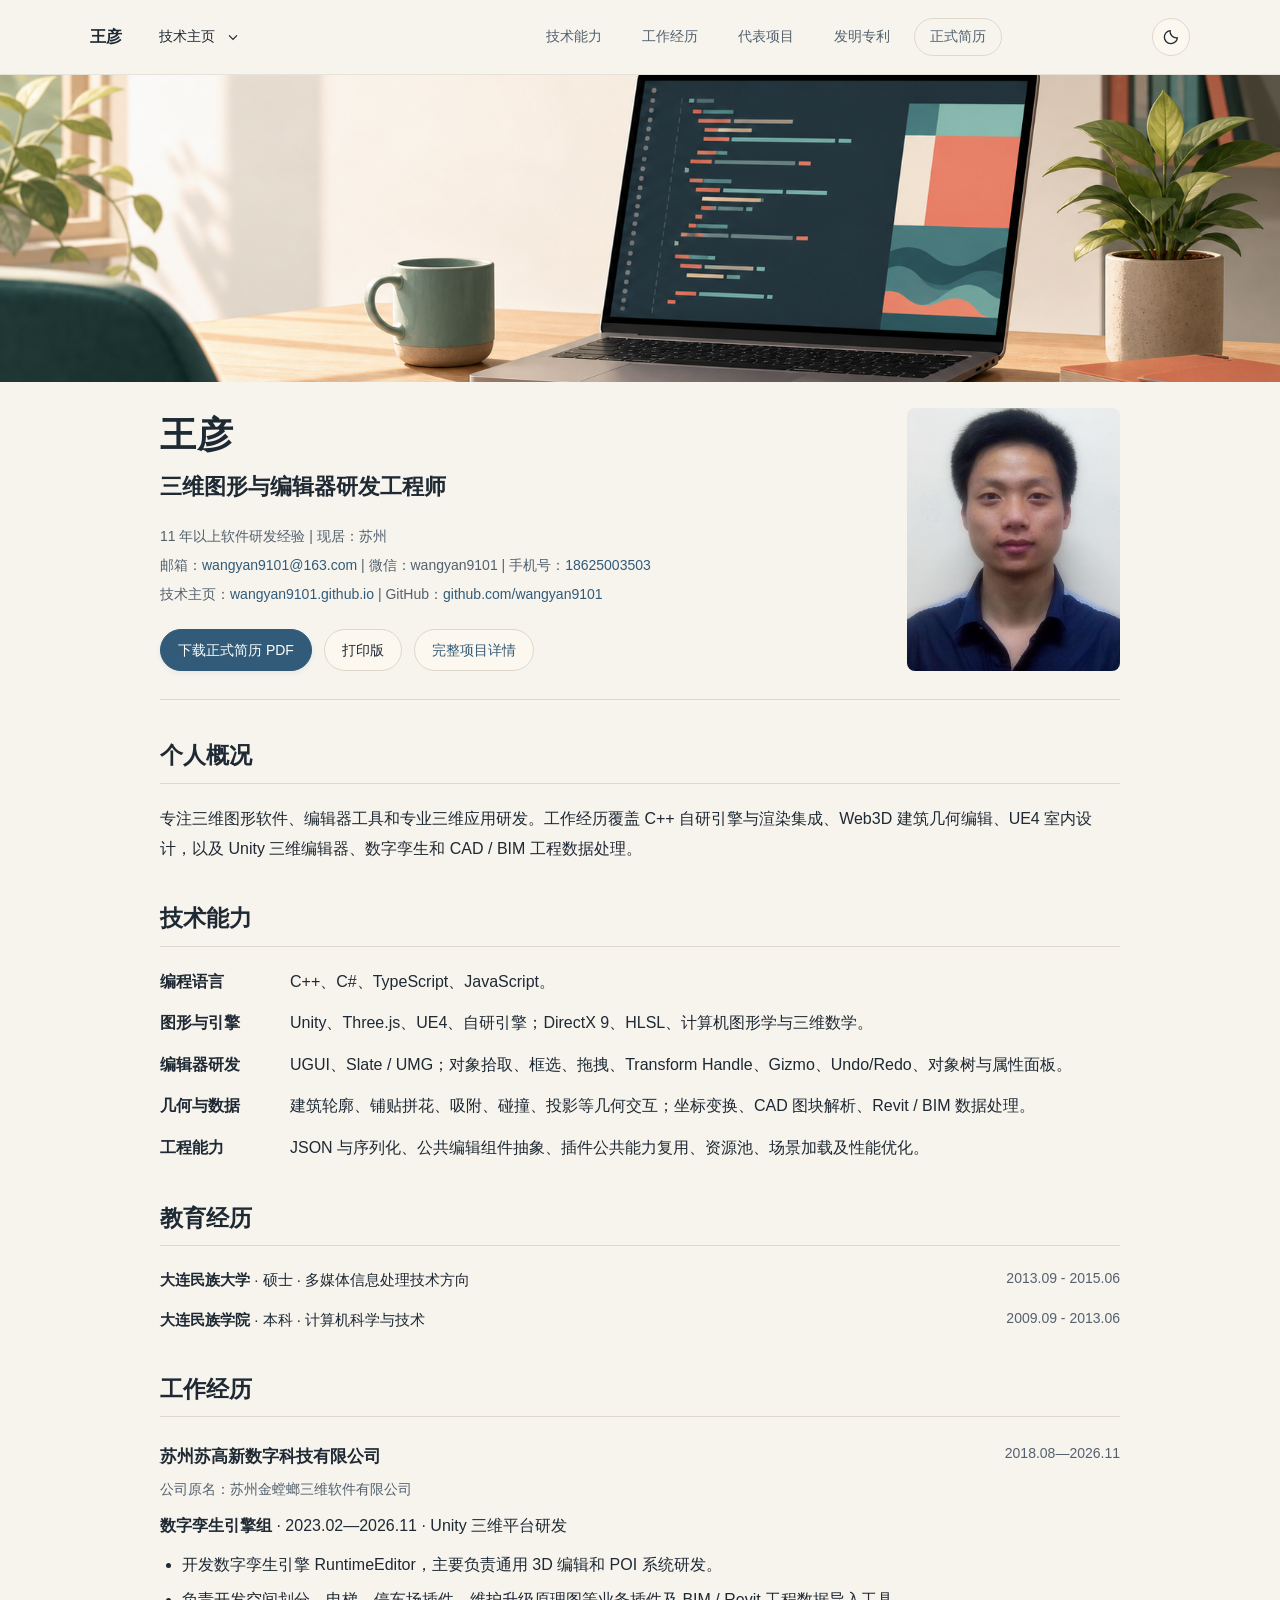
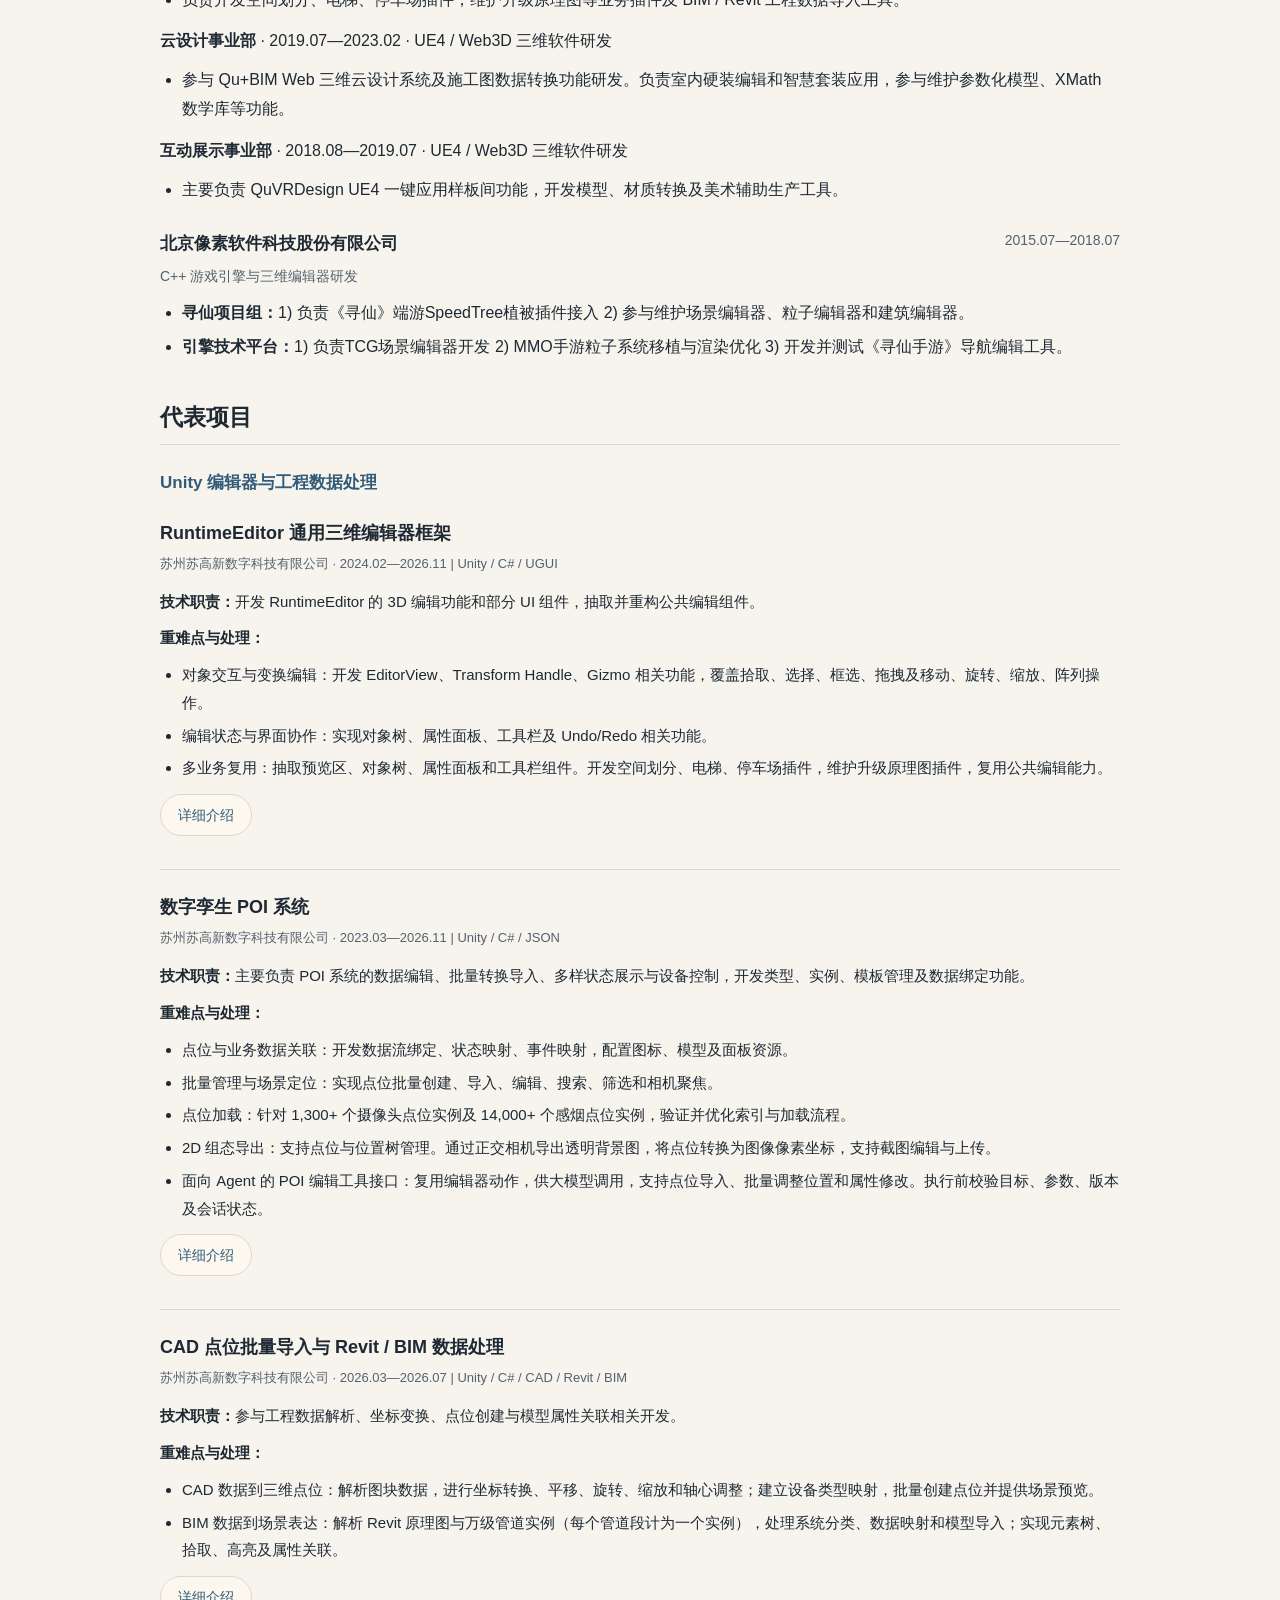
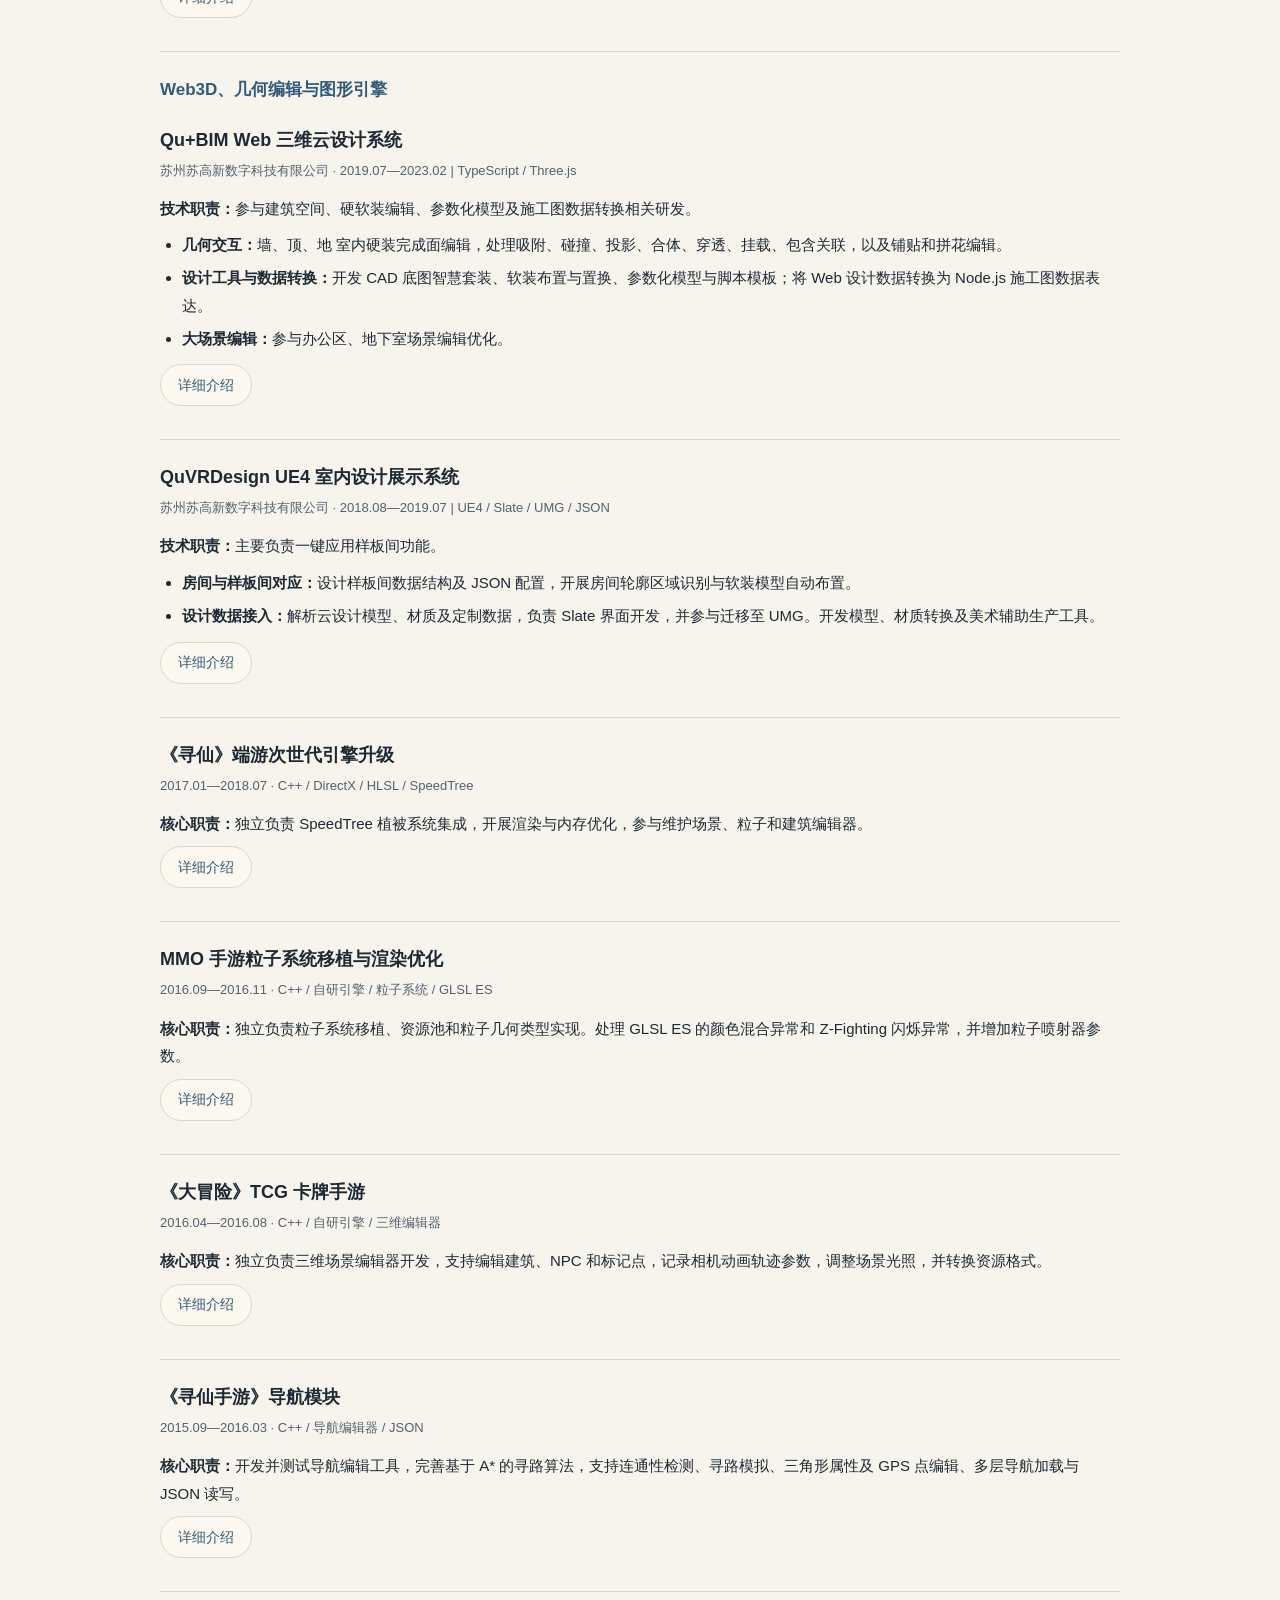
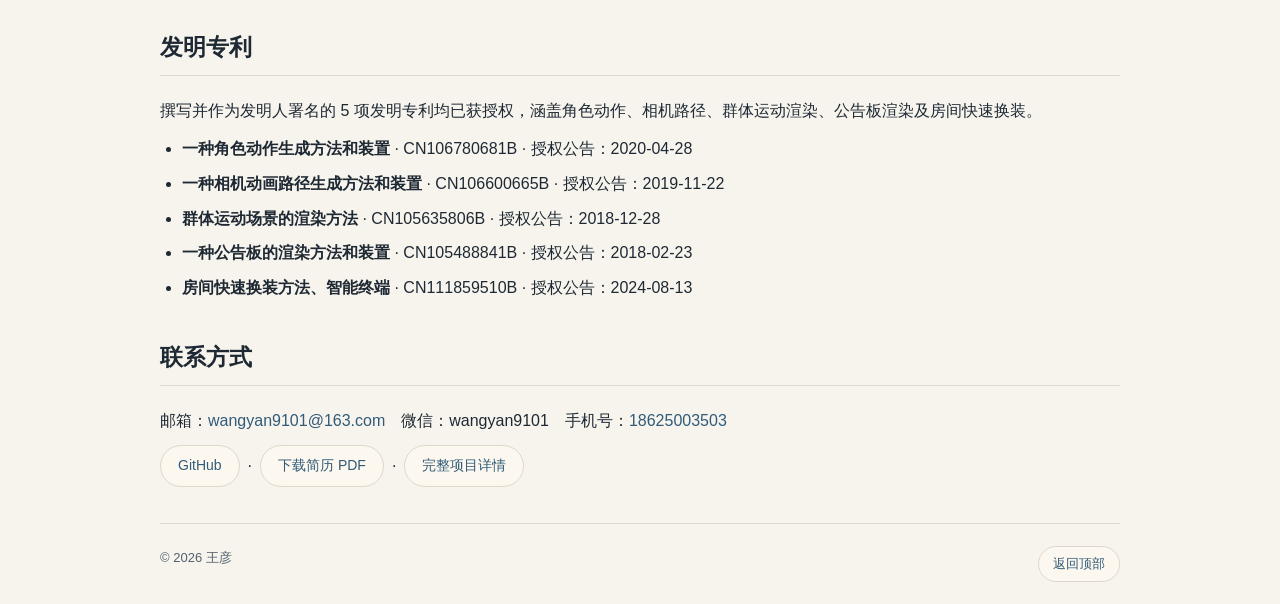
==== commit bac14233: "Refine Pixel work responsibilities and numbering" ====
--- a/index.html
+++ b/index.html
@@ -1,4 +1,4 @@
-<!doctype html><html lang="zh-CN"><head><meta charset="utf-8"><meta name="viewport" content="width=device-width,initial-scale=1"><title>王彦 | 三维图形与编辑器研发工程师</title><meta name="description" content="王彦，三维图形与编辑器研发工程师，11 年以上三维软件研发经验。C++、C#、Unity、Three.js、几何编辑与 CAD/BIM。工作经历、关键技能和项目重难点。"><meta property="og:title" content="王彦 | 三维图形与编辑器研发工程师"><meta property="og:description" content="三维图形与编辑器研发工程师，关键技能、项目职责与重难点处理"><meta property="og:type" content="website"><meta name="color-scheme" content="light"><link rel="icon" href="projects/mark.svg" type="image/svg+xml"><link rel="stylesheet" href="styles.css?v=45b7a592b704"><script src="main.js?v=283712231aef" defer></script><link rel="stylesheet" href="back-to-top.css?v=5ec0dcc4ddd5"><script defer src="back-to-top.js?v=46f91dd4b315"></script></head><body><a class="skip" href="#main">跳至正文</a><div class="site-header"><a class="brand" href="./">王彦</a><details class="page-switcher"><summary>技术主页<svg viewBox="0 0 20 20" width="16" height="16" fill="none" stroke="currentColor" stroke-width="1.6" aria-hidden="true"><path d="m5 8 5 5 5-5"/></svg></summary><div class="page-switcher-menu"><a href="./" aria-current="page">技术主页</a><a href="projects/">项目详情页</a></div></details><nav aria-label="主导航"><a href="#skills">技术能力</a><a href="#experience">工作经历</a><a href="#projects">代表项目</a><a href="#patents">发明专利</a><a href="resume/print.html">正式简历</a></nav><button class="theme-toggle" type="button" aria-label="切换至深色主题" aria-pressed="false" title="切换至深色主题"><svg class="moon-icon" viewBox="0 0 24 24" fill="none" stroke="currentColor" stroke-width="1.7" aria-hidden="true"><path d="M20.5 13.2A8.7 8.7 0 0 1 10.8 3.5a8.7 8.7 0 1 0 9.7 9.7Z"/></svg><svg class="sun-icon" viewBox="0 0 24 24" fill="none" stroke="currentColor" stroke-width="1.7" aria-hidden="true"><circle cx="12" cy="12" r="4"/><path d="M12 2v2m0 16v2M2 12h2m16 0h2M5 5l1.5 1.5m11 11L19 19M5 19l1.5-1.5m11-11L19 5"/></svg></button></div><div id="top"></div><div class="intro-banner"><img src="assets/hero-blog.png" alt="代码写作工作台插画" width="1717" height="916" fetchpriority="high"></div><main id="main"><header class="profile-intro"><div class="profile-copy"><div class="identity-title"><h1>王彦</h1><p class="position">三维图形与编辑器研发工程师</p></div><p class="meta">11 年以上软件研发经验 | 现居：苏州</p><p class="meta">邮箱：<a href="mailto:wangyan9101@163.com">wangyan9101@163.com</a> | 微信：wangyan9101 | 手机号：<a href="tel:18625003503">18625003503</a></p><p class="meta">技术主页：<a href="https://wangyan9101.github.io/" target="_blank" rel="noopener noreferrer">wangyan9101.github.io</a> | GitHub：<a href="https://github.com/wangyan9101" target="_blank" rel="noopener noreferrer">github.com/wangyan9101</a></p><div class="actions"><a class="button primary" href="resume/wangyan-resume.pdf?v=bc97c3b55002" download>下载正式简历 PDF</a><a class="button" href="resume/print.html">打印版</a><a class="text-link" href="projects/">完整项目详情</a></div></div><div class="portrait-frame"><img class="portrait" src="assets/SB.jpg" alt="王彦证件照" width="358" height="441"></div></header>
+<!doctype html><html lang="zh-CN"><head><meta charset="utf-8"><meta name="viewport" content="width=device-width,initial-scale=1"><title>王彦 | 三维图形与编辑器研发工程师</title><meta name="description" content="王彦，三维图形与编辑器研发工程师，11 年以上三维软件研发经验。C++、C#、Unity、Three.js、几何编辑与 CAD/BIM。工作经历、关键技能和项目重难点。"><meta property="og:title" content="王彦 | 三维图形与编辑器研发工程师"><meta property="og:description" content="三维图形与编辑器研发工程师，关键技能、项目职责与重难点处理"><meta property="og:type" content="website"><meta name="color-scheme" content="light"><link rel="icon" href="projects/mark.svg" type="image/svg+xml"><link rel="stylesheet" href="styles.css?v=45b7a592b704"><script src="main.js?v=283712231aef" defer></script><link rel="stylesheet" href="back-to-top.css?v=5ec0dcc4ddd5"><script defer src="back-to-top.js?v=46f91dd4b315"></script></head><body><a class="skip" href="#main">跳至正文</a><div class="site-header"><a class="brand" href="./">王彦</a><details class="page-switcher"><summary>技术主页<svg viewBox="0 0 20 20" width="16" height="16" fill="none" stroke="currentColor" stroke-width="1.6" aria-hidden="true"><path d="m5 8 5 5 5-5"/></svg></summary><div class="page-switcher-menu"><a href="./" aria-current="page">技术主页</a><a href="projects/">项目详情页</a></div></details><nav aria-label="主导航"><a href="#skills">技术能力</a><a href="#experience">工作经历</a><a href="#projects">代表项目</a><a href="#patents">发明专利</a><a href="resume/print.html">正式简历</a></nav><button class="theme-toggle" type="button" aria-label="切换至深色主题" aria-pressed="false" title="切换至深色主题"><svg class="moon-icon" viewBox="0 0 24 24" fill="none" stroke="currentColor" stroke-width="1.7" aria-hidden="true"><path d="M20.5 13.2A8.7 8.7 0 0 1 10.8 3.5a8.7 8.7 0 1 0 9.7 9.7Z"/></svg><svg class="sun-icon" viewBox="0 0 24 24" fill="none" stroke="currentColor" stroke-width="1.7" aria-hidden="true"><circle cx="12" cy="12" r="4"/><path d="M12 2v2m0 16v2M2 12h2m16 0h2M5 5l1.5 1.5m11 11L19 19M5 19l1.5-1.5m11-11L19 5"/></svg></button></div><div id="top"></div><div class="intro-banner"><img src="assets/hero-blog.png" alt="代码写作工作台插画" width="1717" height="916" fetchpriority="high"></div><main id="main"><header class="profile-intro"><div class="profile-copy"><div class="identity-title"><h1>王彦</h1><p class="position">三维图形与编辑器研发工程师</p></div><p class="meta">11 年以上软件研发经验 | 现居：苏州</p><p class="meta">邮箱：<a href="mailto:wangyan9101@163.com">wangyan9101@163.com</a> | 微信：wangyan9101 | 手机号：<a href="tel:18625003503">18625003503</a></p><p class="meta">技术主页：<a href="https://wangyan9101.github.io/" target="_blank" rel="noopener noreferrer">wangyan9101.github.io</a> | GitHub：<a href="https://github.com/wangyan9101" target="_blank" rel="noopener noreferrer">github.com/wangyan9101</a></p><div class="actions"><a class="button primary" href="resume/wangyan-resume.pdf?v=4e2dd6bd0099" download>下载正式简历 PDF</a><a class="button" href="resume/print.html">打印版</a><a class="text-link" href="projects/">完整项目详情</a></div></div><div class="portrait-frame"><img class="portrait" src="assets/SB.jpg" alt="王彦证件照" width="358" height="441"></div></header>
 <h2 id="about">个人概况</h2><p>专注三维图形软件、编辑器工具和专业三维应用研发。工作经历覆盖 C++ 自研引擎与渲染集成、Web3D 建筑几何编辑、UE4 室内设计，以及 Unity 三维编辑器、数字孪生和 CAD / BIM 工程数据处理。</p>
 <h2 id="skills">技术能力</h2><dl class="skills"><dt>编程语言</dt><dd>C++、C#、TypeScript、JavaScript。</dd><dt>图形与引擎</dt><dd>Unity、Three.js、UE4、自研引擎；DirectX 9、HLSL、计算机图形学与三维数学。</dd><dt>编辑器研发</dt><dd>UGUI、Slate / UMG；对象拾取、框选、拖拽、Transform Handle、Gizmo、Undo/Redo、对象树与属性面板。</dd><dt>几何与数据</dt><dd>建筑轮廓、铺贴拼花、吸附、碰撞、投影等几何交互；坐标变换、CAD 图块解析、Revit / BIM 数据处理。</dd><dt>工程能力</dt><dd>JSON 与序列化、公共编辑组件抽象、插件公共能力复用、资源池、场景加载及性能优化。</dd></dl>
 <h2>教育经历</h2><div class="education"><span><strong>大连民族大学</strong> · 硕士 · 多媒体信息处理技术方向</span><span>2013.09 - 2015.06</span></div><div class="education"><span><strong>大连民族学院</strong> · 本科 · 计算机科学与技术</span><span>2009.09 - 2013.06</span></div>
@@ -7,7 +7,7 @@
 <p><strong>云设计事业部</strong> · 2019.07—2023.02 · UE4 / Web3D 三维软件研发</p><ul><li>参与 Qu+BIM Web 三维云设计系统及施工图数据转换功能研发。负责室内硬装编辑和智慧套装应用，参与维护参数化模型、XMath 数学库等功能。</li></ul>
 <p><strong>互动展示事业部</strong> · 2018.08—2019.07 · UE4 / Web3D 三维软件研发</p><ul><li>主要负责 QuVRDesign UE4 一键应用样板间功能，开发模型、材质转换及美术辅助生产工具。</li></ul>
 <div class="job"><strong>北京像素软件科技股份有限公司</strong><span>2015.07—2018.07</span></div><p>C++ 游戏引擎与三维编辑器研发</p>
-<ul><li><strong>寻仙项目组：</strong>独立负责《寻仙》端游 SpeedTree 植被插件接入，参与维护场景编辑器、粒子编辑器和建筑编辑器。</li><li><strong>引擎技术平台：</strong>独立负责 TCG 场景编辑器开发及 MMO 手游粒子系统移植与渲染优化，开发并测试《寻仙手游》导航编辑工具。</li></ul>
+<ul><li><strong>寻仙项目组：</strong>1) 负责《寻仙》端游SpeedTree植被插件接入 2) 参与维护场景编辑器、粒子编辑器和建筑编辑器。</li><li><strong>引擎技术平台：</strong>1) 负责TCG场景编辑器开发 2) MMO手游粒子系统移植与渲染优化 3) 开发并测试《寻仙手游》导航编辑工具。</li></ul>
 <h2 id="projects">代表项目</h2><h3 class="group-title">Unity 编辑器与工程数据处理</h3>
 <article class="project"><h3>RuntimeEditor 通用三维编辑器框架</h3><p class="stack">苏州苏高新数字科技有限公司 · 2024.02—2026.11 | Unity / C# / UGUI</p><p><span class="label">技术职责：</span>开发 RuntimeEditor 的 3D 编辑功能和部分 UI 组件，抽取并重构公共编辑组件。</p><p><span class="label">重难点与处理：</span></p><ul><li>对象交互与变换编辑：开发 EditorView、Transform Handle、Gizmo 相关功能，覆盖拾取、选择、框选、拖拽及移动、旋转、缩放、阵列操作。</li><li>编辑状态与界面协作：实现对象树、属性面板、工具栏及 Undo/Redo 相关功能。</li><li>多业务复用：抽取预览区、对象树、属性面板和工具栏组件。开发空间划分、电梯、停车场插件，维护升级原理图插件，复用公共编辑能力。</li></ul><p class="project-detail-links"><a class="text-link" href="projects/#unity-editor">详细介绍</a></p></article>
 <article class="project"><h3>数字孪生 POI 系统</h3><p class="stack">苏州苏高新数字科技有限公司 · 2023.03—2026.11 | Unity / C# / JSON</p><p><span class="label">技术职责：</span>主要负责 POI 系统的数据编辑、批量转换导入、多样状态展示与设备控制，开发类型、实例、模板管理及数据绑定功能。</p><p><span class="label">重难点与处理：</span></p><ul><li>点位与业务数据关联：开发数据流绑定、状态映射、事件映射，配置图标、模型及面板资源。</li><li>批量管理与场景定位：实现点位批量创建、导入、编辑、搜索、筛选和相机聚焦。</li><li>点位加载：针对 1,300+ 个摄像头点位实例及 14,000+ 个感烟点位实例，验证并优化索引与加载流程。</li><li>2D 组态导出：支持点位与位置树管理。通过正交相机导出透明背景图，将点位转换为图像像素坐标，支持截图编辑与上传。</li><li>面向 Agent 的 POI 编辑工具接口：复用编辑器动作，供大模型调用，支持点位导入、批量调整位置和属性修改。执行前校验目标、参数、版本及会话状态。</li></ul><p class="project-detail-links"><a class="text-link" href="projects/#poi">详细介绍</a></p></article>
@@ -19,4 +19,4 @@
 <article class="project pixel-project"><h3>《大冒险》TCG 卡牌手游</h3><p class="stack">2016.04—2016.08 · C++ / 自研引擎 / 三维编辑器</p><p><span class="label">核心职责：</span>独立负责三维场景编辑器开发，支持编辑建筑、NPC 和标记点，记录相机动画轨迹参数，调整场景光照，并转换资源格式。</p><p class="project-detail-links"><a class="text-link" href="projects/#tcg">详细介绍</a></p></article>
 <article class="project pixel-project"><h3>《寻仙手游》导航模块</h3><p class="stack">2015.09—2016.03 · C++ / 导航编辑器 / JSON</p><p><span class="label">核心职责：</span>开发并测试导航编辑工具，完善基于 A* 的寻路算法，支持连通性检测、寻路模拟、三角形属性及 GPS 点编辑、多层导航加载与 JSON 读写。</p><p class="project-detail-links"><a class="text-link" href="projects/#navigation">详细介绍</a></p></article>
 <h2 id="patents">发明专利</h2><p>撰写并作为发明人署名的 5 项发明专利均已获授权，涵盖角色动作、相机路径、群体运动渲染、公告板渲染及房间快速换装。</p><ul class="patent-list"><li><strong>一种角色动作生成方法和装置</strong> · CN106780681B · 授权公告：2020-04-28</li><li><strong>一种相机动画路径生成方法和装置</strong> · CN106600665B · 授权公告：2019-11-22</li><li><strong>群体运动场景的渲染方法</strong> · CN105635806B · 授权公告：2018-12-28</li><li><strong>一种公告板的渲染方法和装置</strong> · CN105488841B · 授权公告：2018-02-23</li><li><strong>房间快速换装方法、智能终端</strong> · CN111859510B · 授权公告：2024-08-13</li></ul>
-<section class="contact"><h2>联系方式</h2><p>邮箱：<a href="mailto:wangyan9101@163.com">wangyan9101@163.com</a>　微信：wangyan9101　手机号：<a href="tel:18625003503">18625003503</a></p><p><a href="https://github.com/wangyan9101" target="_blank" rel="noopener noreferrer">GitHub</a> · <a href="resume/wangyan-resume.pdf?v=bc97c3b55002" download>下载简历 PDF</a> · <a href="projects/">完整项目详情</a></p></section></main><footer class="site-footer"><span>© 2026 王彦</span><a href="#top">返回顶部</a></footer></body></html>+<section class="contact"><h2>联系方式</h2><p>邮箱：<a href="mailto:wangyan9101@163.com">wangyan9101@163.com</a>　微信：wangyan9101　手机号：<a href="tel:18625003503">18625003503</a></p><p><a href="https://github.com/wangyan9101" target="_blank" rel="noopener noreferrer">GitHub</a> · <a href="resume/wangyan-resume.pdf?v=4e2dd6bd0099" download>下载简历 PDF</a> · <a href="projects/">完整项目详情</a></p></section></main><footer class="site-footer"><span>© 2026 王彦</span><a href="#top">返回顶部</a></footer></body></html>
